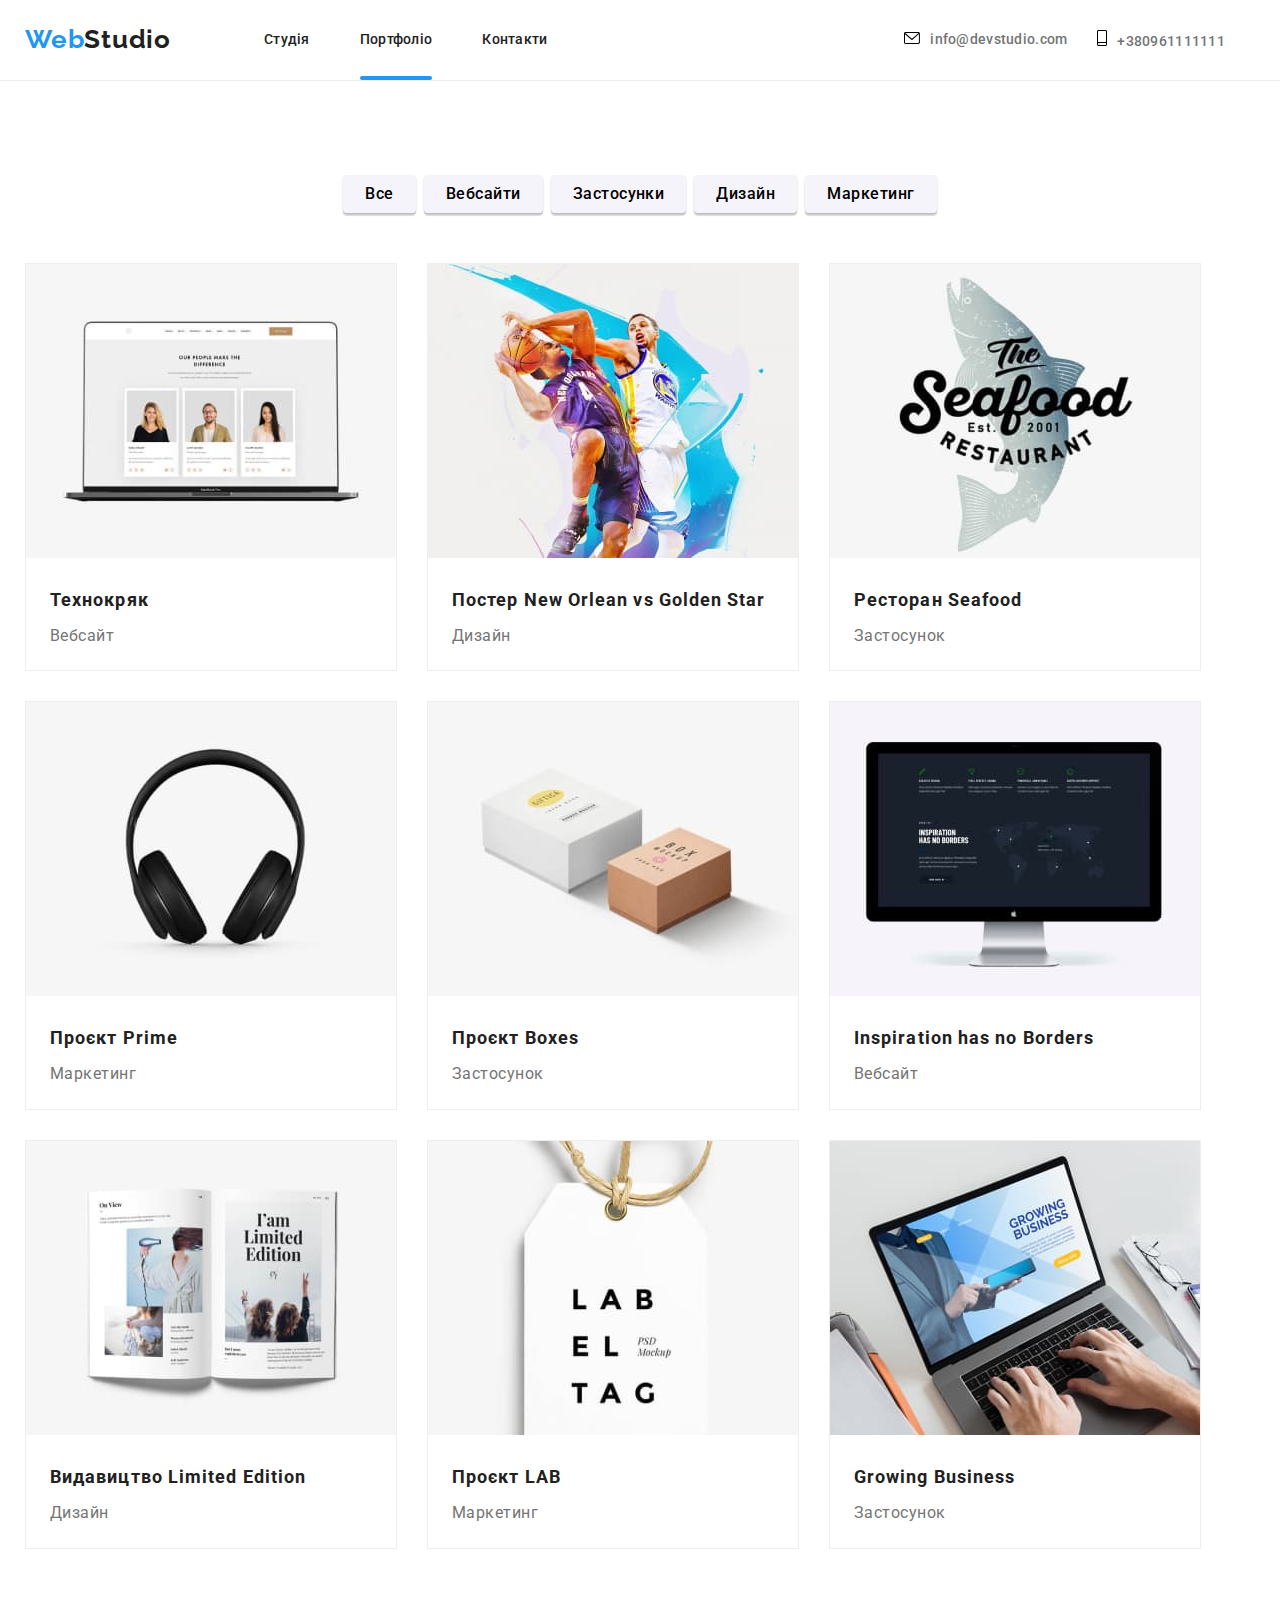
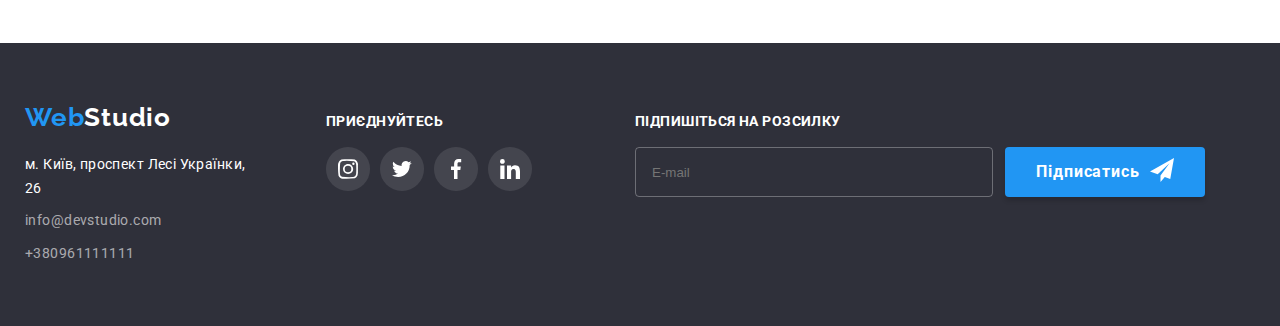
==== portfolio.html @ 3169304e "HW8" ====
<!DOCTYPE html>
<html lang="uk">
<head>
<meta charset="UTF-8">
<meta http-equiv="X-UA-Compatible" content="IE=edge">
<meta name="viewport" content="width=device-width, initial-scale=1.0">
<title>Ефективні поради для вашого бізнесу</title>

<link rel="preconnect" href="https://fonts.googleapis.com">
<link rel="preconnect" href="https://fonts.gstatic.com" crossorigin>
<link href="https://fonts.googleapis.com/css2?family=Raleway:wght@700&family=Roboto:wght@400;500;700;900&display=swap" rel="stylesheet">

<link rel="stylesheet" href="https://cdnjs.cloudflare.com/ajax/libs/modern-normalize/1.1.0/modern-normalize.min.css" integrity="sha512-wpPYUAdjBVSE4KJnH1VR1HeZfpl1ub8YT/NKx4PuQ5NmX2tKuGu6U/JRp5y+Y8XG2tV+wKQpNHVUX03MfMFn9Q==" crossorigin="anonymous" referrerpolicy="no-referrer" />
<link rel="stylesheet" href="./css/main.min.css">

</head>
<body>
    <div class="wrappers">
        <header class="header header__border">
            <div class="header__container">
        <nav class="main-nav">
            <a href="/" class="main-nav__title"><span class="main-nav__logo">Web</span>Studio</a>
            <ul class="menu__list">
                <li class="menu__item">
                    <a class="menu__link" href="./index.html">Студія</a>
                </li>
                <li class="menu__item">
                    <a class="menu__link current" href="./portfolio.html">Портфоліо</a>
                </li>
                <li class="menu__item">
                    <a class="menu__link" href="url">Контакти</a>
                </li>
            </ul>
        </nav>
        <div class="main-nav__contacts">
            <a href="mailto:info@devstudio.com" class="mail"> 
            <svg class="mail-icon">
                <use href="./images/icons.svg#envelope"></use>
            </svg>info@devstudio.com</a>
            <a href="tel:+380961111111" class="tel">
                <svg class="tel__icon">
                    <use href="./images/icons.svg#smartphone-1"></use>
                </svg>+380961111111</a>
        </div>
        </div>
        </div>
        </header>
        <main class="main">
            <section class="page__container">
                <ul class="page__buttons buttons__page">
                    <li class="buttons__list"> 
                        <button class="button__chapter" type="button">Все</button>
                       </li>
                    <li class="buttons__list">
                       <button class="button__chapter" type="button">Вебсайти</button>
                       </li>
                    <li class="buttons__list">
                       <button class="button__chapter" type="button">Застосунки</button>
                       </li>
                    <li class="buttons__list">
                       <button class="button__chapter" type="button">Дизайн</button>
                       </li>
                   <li class="buttons__list">
                       <button class="button__chapter" type="button">Маркетинг</button>
                       </li>
                </ul>
                <ul class="page__card">
                    <li class="page__image">
                        <a class="page__image-link" href="">
                    <div class="page__after">
                        <img src="images/screen.jpg" alt="екран ноута" width="370">
                        <p class="page__after-text">Ресурс пропонує комплексні пропозиції з різним рівнем функціоналу та сервісів. 
                            Все це дозволить відвідувачу отримати вичерпні відомості про компанію або 
                            приватну особу.</p>
                    </div>
                    <div class="card__about">
                        <h3 class="card__title">Технокряк</h3>
                        <p class="card__text">Вебсайт</p>
                    </div>
                </a>
                    </li>
                    <li class="page__image">
                        <a class="page__image-link" href="">
                        <div class="page__after">
                            <img src="images/poster.jpg" alt="баскетбольний постер" width="370">
                            <p class="page__after-text">Ресурс пропонує комплексні пропозиції з різним рівнем функціоналу та сервісів. 
                                Все це дозволить відвідувачу отримати вичерпні відомості про компанію або 
                                приватну особу.</p>
                        </div>
                    <div class="card__about">
                        <h3 class="card__title">Постер New Orlean vs Golden Star</h3>
                        <p class="card__text">Дизайн</p>
                    </div>
                    </a>
                    </li>
                    <li class="page__image">
                        <a class="page__image-link" href="">
                        <div class="page__after">
                            <img src="images/design.jpg" alt="логотип" width="370">
                            <p class="page__after-text">Ресурс пропонує комплексні пропозиції з різним рівнем функціоналу та сервісів. 
                                Все це дозволить відвідувачу отримати вичерпні відомості про компанію або 
                                приватну особу.</p>
                        </div>
                    <div class="card__about">    
                        <h3 class="card__title">Ресторан Seafood</h3>
                        <p class="card__text">Застосунок</p>
                    </div>
                    </a>
                    </li>
                    <li class="page__image">
                        <a class="page__image-link" href="">
                        <div class="page__after">
                            <img src="images/headphone.jpg" alt="навушники" width="370">
                            <p class="page__after-text">Ресурс пропонує комплексні пропозиції з різним рівнем функціоналу та сервісів. 
                                Все це дозволить відвідувачу отримати вичерпні відомості про компанію або 
                                приватну особу.</p>
                        </div>
                    <div class="card__about">
                        <h3 class="card__title">Проєкт Prime</h3>
                        <p class="card__text">Маркетинг</p>
                    </div>
                    </a>
                    </li>
                    <li class="page__image">
                        <a class="page__image-link" href="">
                        <div class="page__after">
                            <img src="images/box.jpg" alt="дві коробки" width="370">
                            <p class="page__after-text">Ресурс пропонує комплексні пропозиції з різним рівнем функціоналу та сервісів. 
                                Все це дозволить відвідувачу отримати вичерпні відомості про компанію або 
                                приватну особу.</p>
                        </div>
                    <div class="card__about">
                        <h3 class="card__title">Проєкт Boxes</h3>
                        <p class="card__text">Застосунок</p>
                    </div>
                    </a>
                    </li>
                    <li class="page__image">
                        <a class="page__image-link" href="">
                        <div class="page__after">
                            <img src="images/monitor.jpg" alt="моноблок" width="370">
                            <p class="page__after-text">Ресурс пропонує комплексні пропозиції з різним рівнем функціоналу та сервісів. 
                                Все це дозволить відвідувачу отримати вичерпні відомості про компанію або 
                                приватну особу.</p>
                        </div>
                    <div class="card__about">
                        <h3 class="card__title">Inspiration has no Borders</h3>
                        <p class="card__text">Вебсайт</p>
                    </div>
                    </a>
                    </li>
                    <li class="page__image">
                        <a class="page__image-link" href="">
                        <div class="page__after">
                            <img src="images/book.jpg" alt="розкрита книга" width="370">
                            <p class="page__after-text">Ресурс пропонує комплексні пропозиції з різним рівнем функціоналу та сервісів. 
                                Все це дозволить відвідувачу отримати вичерпні відомості про компанію або 
                                приватну особу.</p>
                        </div>
                    <div class="card__about">
                        <h3 class="card__title">Видавицтво Limited Edition</h3>
                        <p class="card__text">Дизайн</p>
                    </div>
                    </a>
                    </li>
                    <li class="page__image">
                        <a class="page__image-link" href="">
                        <div class="page__after">
                            <img src="images/tag.jpg" alt="бірка" width="370">
                            <p class="page__after-text">Ресурс пропонує комплексні пропозиції з різним рівнем функціоналу та сервісів. 
                                Все це дозволить відвідувачу отримати вичерпні відомості про компанію або 
                                приватну особу.</p>
                        </div>
                    <div class="card__about">    
                        <h3 class="card__title">Проєкт LAB</h3>
                        <p class="card__text">Маркетинг</p>
                    </div>
                    </a>
                    </li>
                    <li class="page__image">
                        <a class="page__image-link" href="">
                        <div class="page__after">
                            <img src="images/laptop.jpg" alt="робота за ноутбуком" width="370">
                            <p class="page__after-text">Ресурс пропонує комплексні пропозиції з різним рівнем функціоналу та сервісів. 
                                Все це дозволить відвідувачу отримати вичерпні відомості про компанію або 
                                приватну особу.</p>
                        </div>
                    <div class="card__about">
                        <h3 class="card__title">Growing Business</h3>
                        <p class="card__text">Застосунок</p>
                    </div>
                        </a>
                    </li>
             </ul>
            </section>
        </main>
        <footer class="footer">
            <div class="footer__container">
                <ul class="footer__list">
                    <div class="footer__cart">
                    <li class="footer__item">
                        <a href="/" class="main-nav__title-change"><span class="main-nav__logo">Web</span>Studio</a>
                    </li>
                    <address>
                        <p class="footer__adress">м. Київ, проспект Лесі Українки, 26</p>
                     <div class="footer__contacts">
                         <a href="mailto:info@devstudio.com" class="footer__contakts-maill">info@devstudio.com</a>
                     </div>
                         <a href="tel:+380961111111" class="footer__contakts-tell">+380961111111</a>
                     </address>
                     </div>
                    <li class="footer__item-card">
                        <h3 class="footer__title">ПРИЄДНУЙТЕСЬ</h3>
                        <div class="footer__links">
                            <a href="#" alt="instagram" class="footer__social"><svg class="footer__social-logo">
                                <use href="./images/icons.svg#instagram-2"></use></svg>
                            </a>
                            <a href="#" alt="twitter" class="footer__social"><svg class="footer__social-logo">
                                <use href="./images/icons.svg#twitter"></use></svg>
                            </a>
                            <a href="#" alt="facebook" class="footer__social"><svg class="footer__social-logo">
                                <use href="./images/icons.svg#facebook-1"></use></svg>
                            </a>
                            <a href="#" alt="linkedin" class="footer__social"><svg class="footer__social-logo">
                                <use href="./images/icons.svg#linkedin-1"></use></svg>
                            </a>
                        </div>
                    </li>
                    <li class="footer__item">
                        <h3 class="footer__title">ПІДПИШІТЬСЯ НА РОЗСИЛКУ</h3>
                        <div class="footer__block">
                            <form class="footer__form" name="signup_form" autocomplete="on" novalidate="">
                                <label class="footer__form-email">
                                  <input class="footer__form-block" type="email" name="email" placeholder="E-mail">
                                </label>
                                <button class="footer__button" type="submit">Підписатись <svg class="footer__button-send"><use href="./images/icons.svg#icon-icon-send"></use></svg></button>
                              </form>
                        </div>
                    </li>
                </ul>
            </div>
        </footer>
</body>
</html>
---- css/main.min.css ----
body{font-family:'Roboto', sans-serif;font-family:'Raleway' sans-serif;margin:0 auto;-webkit-box-sizing:border-box;box-sizing:border-box}[class*="__container"]{width:1230px;margin:0 auto;padding-left:15px;padding-right:15px}ul{-webkit-padding-start:0;padding-inline-start:0;-webkit-margin-start:0;margin-inline-start:0;-webkit-margin-before:0;margin-block-start:0;-webkit-margin-after:0;margin-block-end:0}a{text-decoration:none}li{list-style-type:none}h1,h2,h3{-webkit-margin-before:0;margin-block-start:0;-webkit-margin-after:0;margin-block-end:0}p{-webkit-margin-before:0;margin-block-start:0;-webkit-margin-after:0;margin-block-end:0}button{border:none}textarea{resize:none}.wrappers{min-height:100%;display:-webkit-box;display:-ms-flexbox;display:flex;-webkit-box-orient:vertical;-webkit-box-direction:normal;-ms-flex-direction:column;flex-direction:column}.main{-webkit-box-flex:1;-ms-flex:1 1 auto;flex:1 1 auto}.main{-webkit-box-flex:1;-ms-flex:1 1 auto;flex:1 1 auto}.header{display:-webkit-box;display:-ms-flexbox;display:flex;-webkit-box-align:center;-ms-flex-align:center;align-items:center}.header__border{border-bottom:1px solid #ECECEC}.header__container{display:-webkit-box;display:-ms-flexbox;display:flex;height:80px;-ms-flex-wrap:wrap;flex-wrap:wrap;-ms-flex-line-pack:center;align-content:center}.main-nav{display:-webkit-box;display:-ms-flexbox;display:flex}.current{color:#2196F3}.menu__link.current::after{display:block;position:absolute;background-color:#2196F3;height:4px;width:100%;margin-top:28px;border-radius:2px;content:"";-webkit-transition:250ms cubic-bezier(0.4, 0, 0.2, 1);transition:250ms cubic-bezier(0.4, 0, 0.2, 1)}.main-nav__title{font-family:Raleway;font-weight:700;font-size:26px;line-height:1.15;letter-spacing:.03em;margin-right:93px;color:#212121}.main-nav__logo{font-family:Raleway;font-weight:700;font-size:26px;line-height:1.15;letter-spacing:.03em;color:#2196F3}.menu__list{display:-webkit-box;display:-ms-flexbox;display:flex;-ms-flex-wrap:wrap;flex-wrap:wrap;-ms-flex-line-pack:center;align-content:center}.menu__list :last-child{margin-right:0}.menu__item{display:-webkit-box;display:-ms-flexbox;display:flex;margin-right:50px}.menu__link{font-family:Roboto;font-weight:500;font-size:14px;line-height:1.14;letter-spacing:.02em;position:relative;color:#212121}.menu__link:hover,.menu__link:focus{color:#2196F3;-webkit-transition:250ms cubic-bezier(0.4, 0, 0.2, 1);transition:250ms cubic-bezier(0.4, 0, 0.2, 1)}.main-nav__contacts{display:-webkit-box;display:-ms-flexbox;display:flex;-webkit-box-align:center;-ms-flex-align:center;align-items:center;margin-left:auto}.mail{font-family:Roboto;font-weight:500;font-size:14px;line-height:1.14;letter-spacing:.02em;margin-right:30px;color:#757575}.mail:hover,.mail:focus{color:#2196F3;fill:#2196F3;-webkit-transition:250ms cubic-bezier(0.4, 0, 0.2, 1);transition:250ms cubic-bezier(0.4, 0, 0.2, 1)}.mail-icon{width:16px;height:12px;margin-right:10px}.tel{font-family:Roboto;font-weight:500;font-size:14px;line-height:1.14;letter-spacing:.02em;margin-right:30px;color:#757575}.tel:hover,.tel:focus{color:#2196F3;fill:#2196F3;-webkit-transition:250ms cubic-bezier(0.4, 0, 0.2, 1);transition:250ms cubic-bezier(0.4, 0, 0.2, 1)}.tel__icon{width:10px;height:16px;margin-right:10px}.imposter{background-image:-webkit-gradient(linear, left top, right top, from(rgba(47,48,58,0.4)), to(rgba(47,48,58,0.4))),url(../images/backgraund-image.jpg);background-image:linear-gradient(to right, rgba(47,48,58,0.4), rgba(47,48,58,0.4)),url(../images/backgraund-image.jpg);background-size:cover;height:600px;background-repeat:no-repeat;background-position:center;text-align:center;margin:0 auto;padding-top:200px;padding-bottom:200px}.imposter__card{margin:0 auto}.imposter__title{font-family:Roboto;font-weight:900;font-size:44px;line-height:1.36;letter-spacing:.06em;color:#fff;text-align:center}.imposter__button{font-family:Roboto;font-weight:700;font-size:16px;line-height:1.8;letter-spacing:.06em;border-radius:4px;display:block;width:200px;height:50px;background:#2196F3;color:#fff;margin:30px auto 0;text-align:center;-webkit-transition:250ms cubic-bezier(0.4, 0, 0.2, 1);transition:250ms cubic-bezier(0.4, 0, 0.2, 1)}.imposter__button:hover{background:#188CE8;-webkit-box-shadow:0px 4px 4px 0px rgba(0,0,0,0.15);box-shadow:0px 4px 4px 0px rgba(0,0,0,0.15)}.imposter__button:focus{background:#188CE8;-webkit-box-shadow:0px 4px 4px 0px rgba(0,0,0,0.15);box-shadow:0px 4px 4px 0px rgba(0,0,0,0.15)}.page__buttons{padding-top:94px;display:-webkit-box;display:-ms-flexbox;display:flex;-webkit-box-pack:center;-ms-flex-pack:center;justify-content:center}.page__buttons :last-child{margin-right:0}.buttons__list{margin-right:8px}.button__chapter{font-family:Roboto;font-weight:500;font-size:16px;line-height:1.6;letter-spacing:.03em;-webkit-box-shadow:0px 3px 1px rgba(0,0,0,0.1),0px 1px 2px rgba(0,0,0,0.08),0px 2px 2px rgba(0,0,0,0.12);box-shadow:0px 3px 1px rgba(0,0,0,0.1),0px 1px 2px rgba(0,0,0,0.08),0px 2px 2px rgba(0,0,0,0.12);-webkit-transition:250ms cubic-bezier(0.4, 0, 0.2, 1);transition:250ms cubic-bezier(0.4, 0, 0.2, 1);border-radius:4px;background:#F5F4FA;padding:6px 22px}.button__chapter:hover,.button__chapter:focus{background:#2196F3;color:#fff;-webkit-box-shadow:0px 3px 1px rgba(0,0,0,0.1),0px 1px 2px rgba(0,0,0,0.08),0px 2px 2px rgba(0,0,0,0.12);box-shadow:0px 3px 1px rgba(0,0,0,0.1),0px 1px 2px rgba(0,0,0,0.08),0px 2px 2px rgba(0,0,0,0.12);-webkit-transition:250ms cubic-bezier(0.4, 0, 0.2, 1);transition:250ms cubic-bezier(0.4, 0, 0.2, 1);border-radius:4px}.details{display:-webkit-box;display:-ms-flexbox;display:flex;-ms-flex-wrap:wrap;flex-wrap:wrap;-webkit-box-orient:vertical;-webkit-box-direction:normal;-ms-flex-direction:column;flex-direction:column;width:1200px;margin:0 auto;padding-top:94px}.details__list{display:-webkit-box;display:-ms-flexbox;display:flex;-webkit-box-pack:center;-ms-flex-pack:center;justify-content:center}.details__item{width:270px;margin-right:30px}.details__block{display:-webkit-box;display:-ms-flexbox;display:flex;-ms-flex-wrap:wrap;flex-wrap:wrap;-webkit-box-orient:horizontal;-webkit-box-direction:normal;-ms-flex-direction:row;flex-direction:row;-ms-flex-line-pack:center;align-content:center;-webkit-box-pack:center;-ms-flex-pack:center;justify-content:center;background-color:#F5F4FA;height:120px;margin-bottom:30px;-webkit-transition:250ms cubic-bezier 0.4,0,0.2,1;transition:250ms cubic-bezier 0.4,0,0.2,1}.details__icon{background-size:contain;width:70px;height:70px}.details__title{font-family:Roboto;font-weight:700;font-size:14px;line-height:.8;letter-spacing:.03em;color:#212121}.details__text{font-family:Roboto;font-weight:400;font-size:14px;line-height:1.7;letter-spacing:.03em;color:#757575;margin-top:10px}.about{padding-top:94px;padding-bottom:94px}.about__title{font-family:Roboto;font-weight:700;font-size:36px;line-height:1.16;letter-spacing:.03em;margin:auto;text-align:center}.about__list{display:-webkit-box;display:-ms-flexbox;display:flex;margin-top:50px}.about__item{position:relative;margin-right:30px}.about__before{display:-webkit-box;display:-ms-flexbox;display:flex;-ms-flex-wrap:wrap;flex-wrap:wrap;-ms-flex-line-pack:center;align-content:center;-webkit-box-pack:center;-ms-flex-pack:center;justify-content:center;position:absolute;top:224px;right:0;height:70px;width:370px;background:rgba(47,48,58,0.8)}.about__before-title{font-family:'Roboto';font-style:normal;color:#fff;font-weight:700;font-size:14px;line-height:0.8;text-align:center}.team{display:-webkit-box;display:-ms-flexbox;display:flex;background-color:#F5F4FA;-ms-flex-line-pack:center;align-content:center;margin:0 auto;padding:94px 0}.team__title{font-family:Roboto;font-weight:700;font-size:36px;line-height:1.16;letter-spacing:.06em;margin:auto;text-align:center}.team__list{margin-top:50px}.team__item{background:#fff;float:left;margin-right:30px;text-align:center;-webkit-box-shadow:0px 1px 3px rgba(0,0,0,0.12),0px 1px 1px rgba(0,0,0,0.14),0px 2px 1px rgba(0,0,0,0.2);box-shadow:0px 1px 3px rgba(0,0,0,0.12),0px 1px 1px rgba(0,0,0,0.14),0px 2px 1px rgba(0,0,0,0.2);border-radius:0px 0px 4px 4px}.team__item :last-child{margin-right:0}.team__about{padding-top:30px}.team__about-title{font-family:Roboto;font-weight:500;font-size:16px;line-height:1.18;letter-spacing:.03em;color:#212121}.team__about-profecion{font-family:Roboto;font-weight:400;font-size:16px;line-height:1.18;letter-spacing:.03em;color:#757575;margin-top:10px}.social-links{display:-webkit-box;display:-ms-flexbox;display:flex;-webkit-box-pack:center;-ms-flex-pack:center;justify-content:center;-webkit-box-align:center;-ms-flex-align:center;align-items:center;width:206px;height:44px;margin:16px 32px 30px;-webkit-transition:250ms cubic-bezier(0.4, 0, 0.2, 1);transition:250ms cubic-bezier(0.4, 0, 0.2, 1)}.ellipse{text-align:center;width:44px;height:44px;border-radius:50px/50px;margin-right:10px;-webkit-transition:250ms cubic-bezier(0.4, 0, 0.2, 1);transition:250ms cubic-bezier(0.4, 0, 0.2, 1)}.ellipse:hover,.ellipse:focus{background-color:#2196F3;fill:#fff}.ellipse:hover .social-logo{fill:#fff}.ellipse:focus .social-logo{fill:#fff}.social-logo{fill:#AFB1B8;width:20px;height:20px;margin:12px auto;-webkit-transition:250ms cubic-bezier(0.4, 0, 0.2, 1);transition:250ms cubic-bezier(0.4, 0, 0.2, 1)}.client{margin:0 auto;padding:94px 0}.client__container{display:-webkit-box;display:-ms-flexbox;display:flex;-ms-flex-wrap:wrap;flex-wrap:wrap;-webkit-box-orient:vertical;-webkit-box-direction:normal;-ms-flex-direction:column;flex-direction:column;-ms-flex-line-pack:center;align-content:center}.client__title{font-family:Roboto;font-weight:700;font-size:36px;line-height:1.16;letter-spacing:.03em;margin:auto}.client__list{display:-webkit-box;display:-ms-flexbox;display:flex;-webkit-box-pack:center;-ms-flex-pack:center;justify-content:center;margin-top:50px}.client__item{margin-right:30px}.client__link{border:1px solid #AFB1B8;border-radius:4px;display:-webkit-box;display:-ms-flexbox;display:flex;-webkit-box-pack:center;-ms-flex-pack:center;justify-content:center;-ms-flex-line-pack:center;align-content:center;-ms-flex-wrap:wrap;flex-wrap:wrap;width:170px;height:92px;-webkit-transition:250ms cubic-bezier(0.4, 0, 0.2, 1);transition:250ms cubic-bezier(0.4, 0, 0.2, 1)}.client__link:hover{border-color:#2196F3}.client__link:focus{border-color:#2196F3}.client__link:hover .client__icon{fill:#2196F3}.client__link:focus .client__icon{fill:#2196F3}.client__icon{width:106px;height:60px;fill:#AFB1B8;-webkit-transition:250ms cubic-bezier(0.4, 0, 0.2, 1);transition:250ms cubic-bezier(0.4, 0, 0.2, 1)}.footer{background:#2F303A;margin:0 auto;padding:60px 0}.footer__container{display:-webkit-box;display:-ms-flexbox;display:flex}.footer__list{display:-webkit-box;display:-ms-flexbox;display:flex;-webkit-box-align:baseline;-ms-flex-align:baseline;align-items:baseline}.footer__item-card{padding-right:93px}.footer__cart{padding-right:70px}.main-nav__title-change{font-family:Raleway;font-weight:700;font-size:26px;line-height:1.15;letter-spacing:.03em;color:#fff}.footer__adress{font-family:Roboto;font-weight:400;font-size:14px;line-height:1.7;letter-spacing:.03em;width:231px;color:#fff;text-decoration:none;font-style:normal;margin-top:20px;margin-bottom:9px;-webkit-box-orient:vertical;-webkit-box-direction:normal;-ms-flex-direction:column;flex-direction:column}.footer__contacts{margin-bottom:9px}.footer__contakts-maill{font-family:Roboto;font-weight:400;font-size:14px;line-height:1.7;letter-spacing:.03em;width:231px;color:rgba(255,255,255,0.6);text-decoration:none;font-style:normal}.footer__contakts-tell{font-family:Roboto;font-weight:400;font-size:14px;line-height:1.7;letter-spacing:.03em;width:231px;color:rgba(255,255,255,0.6);text-decoration:none;font-style:normal}.footer__title{font-family:Roboto;font-weight:700;font-size:14px;line-height:.8;letter-spacing:.03em;color:#fff}.footer__links{display:-webkit-box;display:-ms-flexbox;display:flex;-webkit-box-pack:center;-ms-flex-pack:center;justify-content:center;-webkit-box-align:center;-ms-flex-align:center;align-items:center;margin-top:20px}.footer__social{text-align:center;background:-webkit-gradient(linear, left top, right top, from(rgba(255,255,255,0.1)), to(rgba(255,255,255,0.1)));background:linear-gradient(to right, rgba(255,255,255,0.1), rgba(255,255,255,0.1));width:44px;height:44px;border-radius:50px/50px;margin-right:10px;-webkit-transition:250ms cubic-bezier(0.4, 0, 0.2, 1);transition:250ms cubic-bezier(0.4, 0, 0.2, 1)}.footer__social:hover{background-color:#2196F3}.footer__social-logo{fill:#fff;width:20px;height:20px;margin:12px auto}.footer__block{display:-webkit-box;display:-ms-flexbox;display:flex;margin-top:20px}.footer__form{display:-webkit-box;display:-ms-flexbox;display:flex}.footer__form-block{padding-left:16px;margin-right:12px;width:358px;height:50px;border:1px solid rgba(255,255,255,0.3);-webkit-box-sizing:border-box;box-sizing:border-box;background:50%;border-radius:4px;color:#fff}.footer__button{display:-webkit-box;display:-ms-flexbox;display:flex;cursor:pointer;font-family:Roboto;font-weight:700;font-size:16px;line-height:1.8;letter-spacing:.06em;width:200px;height:50px;background:#2196F3;color:#fff;border-radius:4px;text-align:center;-webkit-box-shadow:0px 4px 4px rgba(0,0,0,0.15);box-shadow:0px 4px 4px rgba(0,0,0,0.15);-ms-flex-wrap:wrap;flex-wrap:wrap;-ms-flex-line-pack:center;align-content:center;-webkit-box-pack:center;-ms-flex-pack:center;justify-content:center}.footer__button-send{margin-left:10px;width:24px;height:24px;fill:#fff}.backdrop{position:fixed;width:100%;height:1024px;left:50%;top:50%;-webkit-transform:translate(-50%, -50%);transform:translate(-50%, -50%);background:rgba(0,0,0,0.2);z-index:1;-webkit-transition:250ms cubic-bezier(0.4, 0, 0.2, 1);transition:250ms cubic-bezier(0.4, 0, 0.2, 1)}.backdrop.is-hidden{opacity:0;pointer-events:none}.modal{position:relative;width:528px;height:581px;left:50%;top:50%;-webkit-transform:translate(-50%, -50%);transform:translate(-50%, -50%);background-color:#fff;-webkit-box-shadow:0px 1px 3px #000,0px 1px 1px #000,0px 2px 1px #000;box-shadow:0px 1px 3px #000,0px 1px 1px #000,0px 2px 1px #000;border-radius:4px}.elipse-cross{border:1px solid rgba(0,0,0,0.1);-webkit-box-sizing:border-box;box-sizing:border-box;border-radius:50px/50px;width:30px;height:30px;margin-top:8px;margin-left:490px;margin-right:8px;background:#fff}.elipse-cross:hover .cross{fill:#2196F3}.elipse-cross:focus .cross{fill:#2196F3}.cross{fill:#000;width:11px;height:11px;-webkit-transition:250ms cubic-bezier(0.4, 0, 0.2, 1);transition:250ms cubic-bezier(0.4, 0, 0.2, 1)}.form__modal{display:-webkit-box;display:-ms-flexbox;display:flex;-webkit-box-pack:center;-ms-flex-pack:center;justify-content:center;-webkit-box-orient:vertical;-webkit-box-direction:normal;-ms-flex-direction:column;flex-direction:column;-ms-flex-wrap:nowrap;flex-wrap:nowrap;-webkit-box-align:center;-ms-flex-align:center;align-items:center}.modal__title{font-family:Roboto;font-weight:700;font-size:20px;line-height:1.15;letter-spacing:.03em;margin-bottom:12px;text-align:center;color:#212121}.modal__name{display:-webkit-box;display:-ms-flexbox;display:flex;position:relative;-ms-flex-wrap:nowrap;flex-wrap:nowrap;-webkit-box-orient:vertical;-webkit-box-direction:normal;-ms-flex-direction:column;flex-direction:column;-webkit-box-align:start;-ms-flex-align:start;align-items:flex-start;margin-top:12px}.modal__name:hover .name-icon{fill:#2196F3}.name__modal{font-family:Roboto;font-weight:400;font-size:12px;line-height:1.16;letter-spacing:.01em;margin-bottom:4px;color:#757575}.modal-name{padding-left:42px;height:40px;width:448px;border:1px solid rgba(33,33,33,0.2);border-radius:4px;-webkit-transition:250ms cubic-bezier(0.4, 0, 0.2, 1);transition:250ms cubic-bezier(0.4, 0, 0.2, 1);transition:250ms cubic-bezier(0.4, 0, 0.2, 1)}.modal-name:hover{border-color:#2196F3}.modal-name:hover .name-icon{fill:#2196F3}.name-icon{position:absolute;width:12px;height:12px;fill:#212121;left:15px;top:32px;-webkit-transition:250ms cubic-bezier(0.4, 0, 0.2, 1);transition:250ms cubic-bezier(0.4, 0, 0.2, 1)}.name-icon:hover{fill:#2196F3;border-color:#2196F3}.modal__tel{display:-webkit-box;display:-ms-flexbox;display:flex;position:relative;-ms-flex-wrap:nowrap;flex-wrap:nowrap;-webkit-box-orient:vertical;-webkit-box-direction:normal;-ms-flex-direction:column;flex-direction:column;-webkit-box-align:start;-ms-flex-align:start;align-items:flex-start;margin-top:10px;-webkit-transition:250ms cubic-bezier(0.4, 0, 0.2, 1);transition:250ms cubic-bezier(0.4, 0, 0.2, 1)}.modal__tel:hover .tel-icon{fill:#2196F3}.tel-icon{position:absolute;width:13px;height:13px;fill:#212121;left:15px;top:32px;-webkit-transition:250ms cubic-bezier(0.4, 0, 0.2, 1);transition:250ms cubic-bezier(0.4, 0, 0.2, 1)}.modal__mail{display:-webkit-box;display:-ms-flexbox;display:flex;position:relative;-ms-flex-wrap:nowrap;flex-wrap:nowrap;-webkit-box-orient:vertical;-webkit-box-direction:normal;-ms-flex-direction:column;flex-direction:column;-webkit-box-align:start;-ms-flex-align:start;align-items:flex-start;margin-top:10px}.modal__mail:hover .email-icon{fill:#2196F3}.email-icon{position:absolute;width:15px;height:12px;fill:#212121;left:15px;top:32px;-webkit-transition:250ms cubic-bezier(0.4, 0, 0.2, 1);transition:250ms cubic-bezier(0.4, 0, 0.2, 1)}.email-icon:hover{fill:#2196F3}.modal__comment{display:-webkit-box;display:-ms-flexbox;display:flex;-ms-flex-wrap:nowrap;flex-wrap:nowrap;-webkit-box-orient:vertical;-webkit-box-direction:normal;-ms-flex-direction:column;flex-direction:column;-webkit-box-align:start;-ms-flex-align:start;align-items:flex-start;margin-top:10px}.modal-comment{font-family:Roboto;font-weight:400;font-size:12px;line-height:1.16;letter-spacing:.01em;color:rgba(117,117,117,0.5);padding-top:12px;padding-left:16px;width:448px;height:120px;border:1px solid rgba(33,33,33,0.2);border-radius:4px;-webkit-transition:250ms cubic-bezier(0.4, 0, 0.2, 1);transition:250ms cubic-bezier(0.4, 0, 0.2, 1)}.modal-comment:hover{border-color:#2196F3}.modal__check{display:-webkit-box;display:-ms-flexbox;display:flex;-webkit-box-align:center;-ms-flex-align:center;align-items:center;margin-top:20px}.checkbox{-webkit-appearance:none;-moz-appearance:none;appearance:none;width:16px;height:15px;margin-right:8.38px;border:2px solid #212121;border-radius:2px}.checkbox:checked{width:16px;height:15px;border-color:#2196F3;background-image:url("/images/icon-check.svg");background-color:#2196F3;background-size:contain;background-origin:border-box}.check{display:-webkit-box;display:-ms-flexbox;display:flex;font-family:Roboto;font-weight:400;font-size:14px;line-height:1.7;letter-spacing:.03em;color:#757575}.conditions{text-decoration:underline;color:#2196F3;margin-left:5px}.submit{border-radius:4px;-webkit-box-shadow:0px 4px 4px,rgb 0 0 0/15%;box-shadow:0px 4px 4px,rgb 0 0 0/15%;font-family:Roboto;font-weight:700;font-size:16px;line-height:1.8;letter-spacing:.06em;display:-webkit-box;display:-ms-flexbox;display:flex;-webkit-box-pack:center;-ms-flex-pack:center;justify-content:center;-webkit-box-align:center;-ms-flex-align:center;align-items:center;width:200px;height:50px;background:#2196F3;margin-top:30px;color:#fff;-webkit-transition:250ms cubic-bezier(0.4, 0, 0.2, 1);transition:250ms cubic-bezier(0.4, 0, 0.2, 1)}.submit:hover{background:#188CE8;-webkit-box-shadow:0px 4px 4px 0px rgba(0,0,0,0.15);box-shadow:0px 4px 4px 0px rgba(0,0,0,0.15)}.submit:focus{background:#188CE8;-webkit-box-shadow:0px 4px 4px 0px rgba(0,0,0,0.15);box-shadow:0px 4px 4px 0px rgba(0,0,0,0.15)}.page{margin:0 auto;padding:94px 0}.page__card{display:-webkit-box;display:-ms-flexbox;display:flex;-ms-flex-wrap:wrap;flex-wrap:wrap;margin-bottom:-30px;margin-right:-30px;margin-top:50px;padding-bottom:94px}.page__image{width:370px;background:#fff;margin-bottom:30px;margin-right:30px;border:1px solid #eee}.page__image:hover .page__after-text{-webkit-transform:translateY(0);transform:translateY(0)}.page__image:hover{-webkit-transition:250ms cubic-bezier(0.4, 0, 0.2, 1);transition:250ms cubic-bezier(0.4, 0, 0.2, 1);-webkit-box-shadow:0px 1px 1px rgba(0,0,0,0.12),0px 4px 4px rgba(0,0,0,0.06),1px 4px 6px rgba(0,0,0,0.16);box-shadow:0px 1px 1px rgba(0,0,0,0.12),0px 4px 4px rgba(0,0,0,0.06),1px 4px 6px rgba(0,0,0,0.16)}.page__after{position:relative;overflow:hidden}.page__after-text{font-family:Roboto;font-weight:400;font-size:18px;line-height:1.5;letter-spacing:.03em;color:#fff;padding:63px 24px;-webkit-transition:250ms cubic-bezier(0.4, 0, 0.2, 1);transition:250ms cubic-bezier(0.4, 0, 0.2, 1);position:absolute;top:0;left:0;background:rgba(33,150,243,0.9);width:100%;height:100%;-webkit-transform:translateY(100%);transform:translateY(100%)}.card__about{padding:20px 24px}.card__title{font-family:Roboto;font-weight:700;font-size:18px;line-height:2;letter-spacing:.06em;color:#212121}.card__text{font-family:Roboto;font-weight:400;font-size:16px;line-height:1.8;letter-spacing:.03em;margin-top:4px;color:#757575;text-decoration:none}
/*# sourceMappingURL=main.min.css.map */
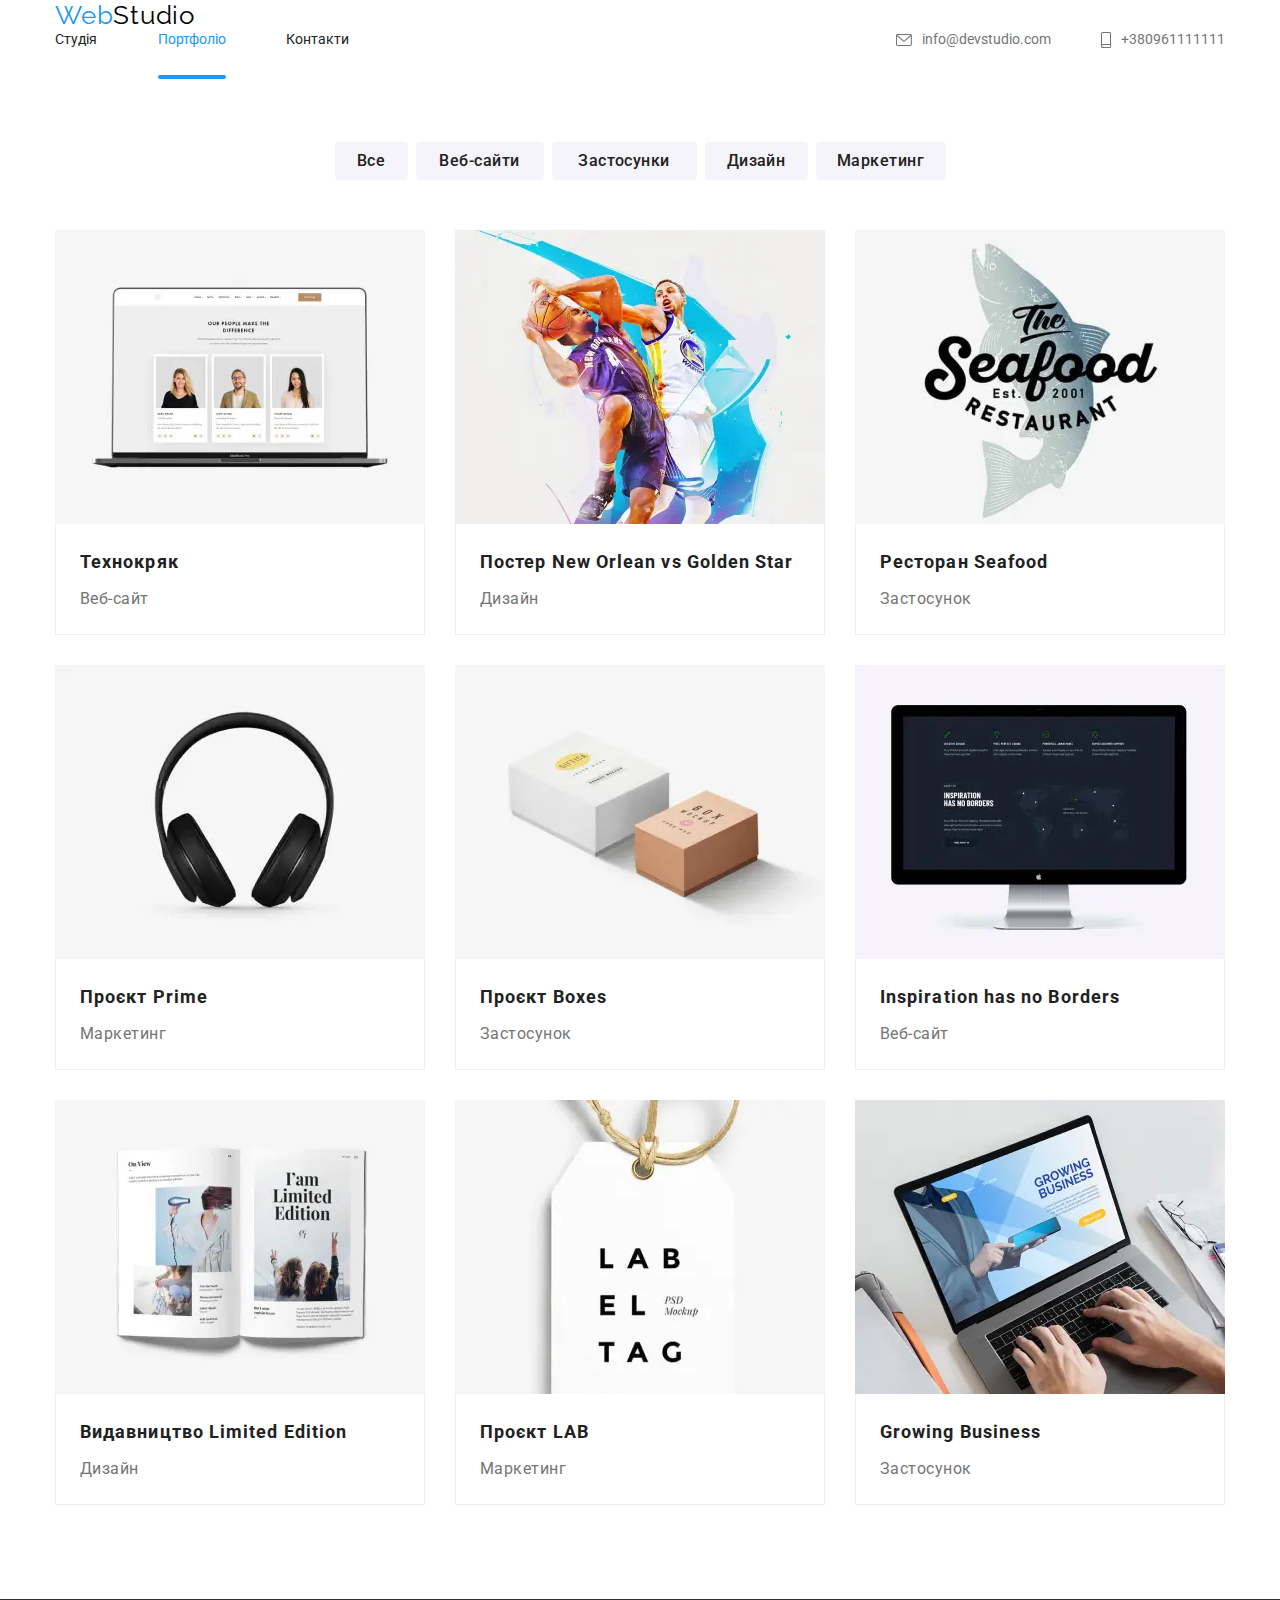
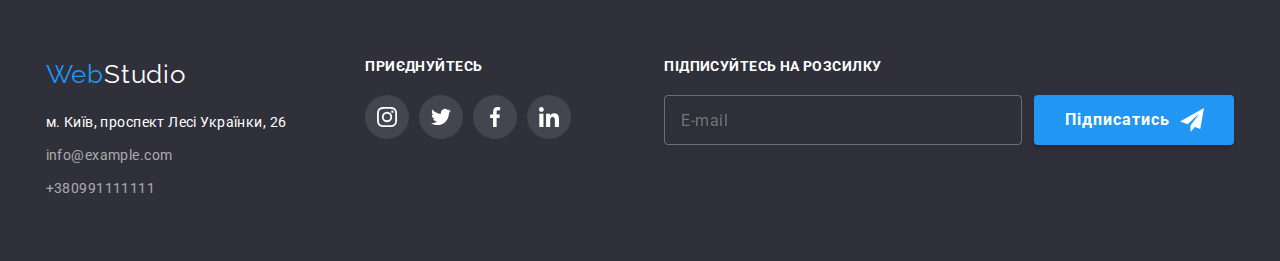
==== commit 9d37ebab: "hw8" ====
--- a/portfolio.html
+++ b/portfolio.html
@@ -1,244 +1,863 @@
 <!DOCTYPE html>
-<html lang="uk">
-<head>
-<meta charset="UTF-8">
-<meta http-equiv="X-UA-Compatible" content="IE=edge">
-<meta name="viewport" content="width=device-width, initial-scale=1.0">
-<title>Ефективні поради для вашого бізнесу</title>
-
-<link rel="preconnect" href="https://fonts.googleapis.com">
-<link rel="preconnect" href="https://fonts.gstatic.com" crossorigin>
-<link href="https://fonts.googleapis.com/css2?family=Raleway:wght@700&family=Roboto:wght@400;500;700;900&display=swap" rel="stylesheet">
-
-<link rel="stylesheet" href="https://cdnjs.cloudflare.com/ajax/libs/modern-normalize/1.1.0/modern-normalize.min.css" integrity="sha512-wpPYUAdjBVSE4KJnH1VR1HeZfpl1ub8YT/NKx4PuQ5NmX2tKuGu6U/JRp5y+Y8XG2tV+wKQpNHVUX03MfMFn9Q==" crossorigin="anonymous" referrerpolicy="no-referrer" />
-<link rel="stylesheet" href="./css/main.min.css">
-
-</head>
-<body>
-    <div class="wrappers">
-        <header class="header header__border">
-            <div class="header__container">
-        <nav class="main-nav">
-            <a href="/" class="main-nav__title"><span class="main-nav__logo">Web</span>Studio</a>
-            <ul class="menu__list">
-                <li class="menu__item">
-                    <a class="menu__link" href="./index.html">Студія</a>
-                </li>
-                <li class="menu__item">
-                    <a class="menu__link current" href="./portfolio.html">Портфоліо</a>
-                </li>
-                <li class="menu__item">
-                    <a class="menu__link" href="url">Контакти</a>
-                </li>
+<html lang="ru">
+  <head>
+    <link
+      rel="stylesheet"
+      href="https://cdnjs.cloudflare.com/ajax/libs/modern-normalize/1.0.0/modern-normalize.min.css"
+    />
+    <meta charset="UTF-8" />
+    <meta http-equiv="X-UA-Compatible" content="IE=edge" />
+    <meta name="viewport" content="width=device-width, initial-scale=1.0" />
+    <title>Портфоліо</title>
+    <link rel="stylesheet" href="./css/portfolio.min.css" />
+    <link rel="preconnect" href="https://fonts.googleapis.com" />
+    <link rel="preconnect" href="https://fonts.gstatic.com" crossorigin />
+    <link rel="preconnect" href="https://fonts.googleapis.com" />
+    <link rel="preconnect" href="https://fonts.gstatic.com" crossorigin />
+    <link rel="preconnect" href="https://fonts.googleapis.com" />
+    <link rel="preconnect" href="https://fonts.gstatic.com" crossorigin />
+    <link
+      href="https://fonts.googleapis.com/css2?family=Raleway:wght@700&family=Roboto:wght@400;500;700;900&display=swap"
+      rel="stylesheet"
+    />
+  </head>
+  <body>
+    <header class="page-header">
+      <div class="page-header__container container">
+        <nav class="page-header__nav">
+          <a href="./index.html" class="logo page-header__logo" lang="en">
+            Web<span class="logo__part-end logo__part-end--black">Studio</span>
+          </a>
+          <button
+            type="button"
+            class="menu-btn"
+            aria-expanded="false"
+            aria-controls="mobile_menu_thumb"
+            data-menu-button
+          >
+            <svg width="40px" height="40px" aria-label="mobile menu switch">
+              <use class="icon-cross" href="./images/icons.svg#icon-close_menu"></use>
+              <use class="icon-menu" href="./images/icons.svg#icon-menu"></use>
+            </svg>
+          </button>
+
+          <div class="mobile-menu-thumb" id="mobile_menu_thumb" data-menu>
+            <ul class="site-nav-list">
+              <li class="site-nav-list__item">
+                <a class="site-nav-list__link" href="index.html">Студія</a>
+              </li>
+              <li class="site-nav-list__item">
+                <a class="site-nav-list__link site-nav-list__link--current" href="./portfolio.html"
+                  >Портфоліо</a
+                >
+              </li>
+              <li class="site-nav-list__item">
+                <a class="site-nav-list__link" href="">Контакти</a>
+              </li>
             </ul>
+            <ul class="connection-list">
+              <li class="connection-list__item">
+                <a class="connection-list__link" lang="en" href="mailto:info@devstudio.com"
+                  ><svg class="connection-list__icon icon-envelope" width="14" height="10">
+                    <use href="./images/icons.svg#icon-envelope"></use></svg
+                  >info@devstudio.com</a
+                >
+              </li>
+              <li class="connection-list__item">
+                <a class="connection-list__link tel-link" href="tel:+380961111111"
+                  ><svg class="connection-list__icon icon-smartphone" width="10" height="14">
+                    <use href="./images/icons.svg#icon-smartphone"></use></svg
+                  >+380961111111</a
+                >
+              </li>
+            </ul>
+            <ul class="socwebs-list">
+              <li class="socwebs-list__item">
+                <a href="" class="socwebs-list__link">Instagram</a>
+              </li>
+              <li class="socwebs-list__item">
+                <a href="" class="socwebs-list__link">Twitter</a>
+              </li>
+              <li class="socwebs-list__item">
+                <a href="" class="socwebs-list__link">Facebook</a>
+              </li>
+              <li class="socwebs-list__item">
+                <a href="" class="socwebs-list__link">LinkedIn</a>
+              </li>
+            </ul>
+          </div>
         </nav>
-        <div class="main-nav__contacts">
-            <a href="mailto:info@devstudio.com" class="mail"> 
-            <svg class="mail-icon">
-                <use href="./images/icons.svg#envelope"></use>
-            </svg>info@devstudio.com</a>
-            <a href="tel:+380961111111" class="tel">
-                <svg class="tel__icon">
-                    <use href="./images/icons.svg#smartphone-1"></use>
-                </svg>+380961111111</a>
+      </div>
+    </header>
+
+    <main>
+      <section class="projects section">
+        <div class="portfolio-container container">
+          <ul class="filter-list">
+            <li class="filter-list__item">
+              <button class="btn-all filter-list__button" type="button" style="min-width: 73px">
+                Все
+              </button>
+            </li>
+            <li class="filter-list__item">
+              <button
+                class="btn-websites filter-list__button"
+                type="button"
+                style="min-width: 128px"
+              >
+                Веб-сайти
+              </button>
+            </li>
+            <li class="filter-list__item">
+              <button class="btn-apps filter-list__button" type="button" style="min-width: 145px">
+                Застосунки
+              </button>
+            </li>
+            <li class="filter-list__item">
+              <button class="btn-design filter-list__button" type="button" style="min-width: 103px">
+                Дизайн
+              </button>
+            </li>
+            <li class="filter-list__item">
+              <button
+                class="btn-marketing filter-list__button"
+                type="button"
+                style="min-width: 130px"
+              >
+                Маркетинг
+              </button>
+            </li>
+          </ul>
+
+          <ul class="projects-list">
+            <li class="projects-list__item">
+              <a href="" class="project-card">
+                <div class="project-thumb">
+                  <picture>
+                    <source
+                      media="screen and (min-width: 1200px)"
+                      srcset="
+                        ./images/projects-desktop/project-first-desktop.webp   1x,
+                        ./images/projects-desktop/project-first-desktop2x.webp 2x
+                      "
+                      type="image/webp"
+                    />
+                    <source
+                      media="screen and (min-width: 1200px)"
+                      srcset="
+                        ./images/projects-desktop/project-first-desktop.jpg   1x,
+                        ./images/projects-desktop/project-first-desktop2x.jpg 2x
+                      "
+                      type="image/jpg"
+                    />
+
+                    <source
+                      media="screen and (min-width: 768px)"
+                      srcset="
+                        ./images/projects-tablet/project-first-tablet.webp   1x,
+                        ./images/projects-tablet/project-first-tablet2x.webp 2x
+                      "
+                      type="image/webp"
+                    />
+                    <source
+                      media="screen and (min-width: 768px)"
+                      srcset="
+                        ./images/projects-tablet/project-first-tablet.jpg   1x,
+                        ./images/projects-tablet/project-first-tablet2x.jpg 2x
+                      "
+                      type="image/jpg"
+                    />
+
+                    <source
+                      media="screen and (max-width: 767px)"
+                      srcset="
+                        ./images/projects-mobile/project-first-mobile.webp   1x,
+                        ./images/projects-mobile/project-first-mobile2x.webp 2x
+                      "
+                      type="image/webp"
+                    />
+                    <source
+                      media="screen and (max-width: 767px)"
+                      srcset="
+                        ./images/projects-mobile/project-first-mobile.jpg   1x,
+                        ./images/projects-mobile/project-first-mobile2x.jpg 2x
+                      "
+                      type="image/jpg"
+                    />
+                    <img src="./images/projects-tablet/project-first-tablet.jpg" alt="Технокряк" />
+                  </picture>
+                  <div class="project-thumb__overlay">
+                    <p class="overlay__text">
+                      Ресурс пропонує комплексні пропозиції з різним рівнем функціоналу та сервісів. Все це дозволить відвідувачу отримати вичерпні відомості про компанію або приватну особу.
+                    </p>
+                  </div>
+                </div>
+                <div class="project-card__description">
+                  <h2 class="project-card__title">Технокряк</h2>
+                  <p class="project-card__filter">Веб-сайт</p>
+                </div>
+              </a>
+            </li>
+
+            <li class="projects-list__item second">
+              <a href="" class="project-card">
+                <div class="project-thumb">
+                  <picture>
+                    <source
+                      media="screen and (min-width: 1200px)"
+                      srcset="
+                        ./images/projects-desktop/project-second-desktop.webp   1x,
+                        ./images/projects-desktop/project-second-desktop2x.webp 2x
+                      "
+                      type="image/webp"
+                    />
+                    <source
+                      media="screen and (min-width: 1200px)"
+                      srcset="
+                        ./images/projects-desktop/project-second-desktop.jpg   1x,
+                        ./images/projects-desktop/project-second-desktop2x.jpg 2x
+                      "
+                      type="image/jpg"
+                    />
+
+                    <source
+                      media="screen and (min-width: 768px)"
+                      srcset="
+                        ./images/projects-tablet/project-second-tablet.webp   1x,
+                        ./images/projects-tablet/project-second-tablet2x.webp 2x
+                      "
+                      type="image/webp"
+                    />
+                    <source
+                      media="screen and (min-width: 768px)"
+                      srcset="
+                        ./images/projects-tablet/project-second-tablet.jpg   1x,
+                        ./images/projects-tablet/project-second-tablet2x.jpg 2x
+                      "
+                      type="image/jpg"
+                    />
+
+                    <source
+                      media="screen and (max-width: 767px)"
+                      srcset="
+                        ./images/projects-mobile/project-second-mobile.webp   1x,
+                        ./images/projects-mobile/project-second-mobile2x.webp 2x
+                      "
+                      type="image/webp"
+                    />
+                    <source
+                      media="screen and (max-width: 767px)"
+                      srcset="
+                        ./images/projects-mobile/project-second-mobile.jpg   1x,
+                        ./images/projects-mobile/project-second-mobile2x.jpg 2x
+                      "
+                      type="image/jpg"
+                    />
+                    <img src="./images/projects-tablet/project-second-tablet.jpg" alt="Постер" />
+                  </picture>
+                  <div class="project-thumb__overlay">
+                    <p class="overlay__text">
+                      Ресурс пропонує комплексні пропозиції з різним рівнем функціоналу та сервісів. Все це дозволить відвідувачу отримати вичерпні відомості про компанію або приватну особу.
+                    </p>
+                  </div>
+                </div>
+                <div class="project-card__description">
+                  <h2 class="project-card__title">
+                    Постер <span lang="en">New Orlean vs Golden Star</span>
+                  </h2>
+                  <p class="project-card__filter">Дизайн</p>
+                </div>
+              </a>
+            </li>
+
+            <li class="projects-list__item third">
+              <a href="" class="project-card">
+                <div class="project-thumb">
+                  <picture>
+                    <source
+                      media="screen and (min-width: 1200px)"
+                      srcset="
+                        ./images/projects-desktop/project-third-desktop.webp   1x,
+                        ./images/projects-desktop/project-third-desktop2x.webp 2x
+                      "
+                      type="image/webp"
+                    />
+                    <source
+                      media="screen and (min-width: 1200px)"
+                      srcset="
+                        ./images/projects-desktop/project-third-desktop.jpg   1x,
+                        ./images/projects-desktop/project-third-desktop2x.jpg 2x
+                      "
+                      type="image/jpg"
+                    />
+
+                    <source
+                      media="screen and (min-width: 768px)"
+                      srcset="
+                        ./images/projects-tablet/project-third-tablet.webp   1x,
+                        ./images/projects-tablet/project-third-tablet2x.webp 2x
+                      "
+                      type="image/webp"
+                    />
+                    <source
+                      media="screen and (min-width: 768px)"
+                      srcset="
+                        ./images/projects-tablet/project-third-tablet.jpg   1x,
+                        ./images/projects-tablet/project-third-tablet2x.jpg 2x
+                      "
+                      type="image/jpg"
+                    />
+
+                    <source
+                      media="screen and (max-width: 767px)"
+                      srcset="
+                        ./images/projects-mobile/project-third-mobile.webp   1x,
+                        ./images/projects-mobile/project-third-mobile2x.webp 2x
+                      "
+                      type="image/webp"
+                    />
+                    <source
+                      media="screen and (max-width: 767px)"
+                      srcset="
+                        ./images/projects-mobile/project-third-mobile.jpg   1x,
+                        ./images/projects-mobile/project-third-mobile2x.jpg 2x
+                      "
+                      type="image/jpg"
+                    />
+                    <img
+                      src="./images/projects-tablet/project-third-tablet.jpg"
+                      alt="Ресторан Сифуд"
+                    />
+                  </picture>
+                  <div class="project-thumb__overlay">
+                    <p class="overlay__text">Ресурс пропонує комплексні пропозиції з різним рівнем функціоналу та сервісів. Все це дозволить відвідувачу отримати вичерпні відомості про компанію або приватну особу.</p>
+                  </div>
+                </div>
+                <div class="project-card__description">
+                  <h2 class="project-card__title">Ресторан <span lang="en">Seafood</span></h2>
+                  <p class="project-card__filter">Застосунок</p>
+                </div>
+              </a>
+            </li>
+
+            <li class="projects-list__item fourth">
+              <a href="" class="project-card">
+                <div class="project-thumb">
+                  <picture>
+                    <source
+                      media="screen and (min-width: 1200px)"
+                      srcset="
+                        ./images/projects-desktop/project-fourth-desktop.webp   1x,
+                        ./images/projects-desktop/project-fourth-desktop2x.webp 2x
+                      "
+                      type="image/webp"
+                    />
+                    <source
+                      media="screen and (min-width: 1200px)"
+                      srcset="
+                        ./images/projects-desktop/project-fourth-desktop.jpg   1x,
+                        ./images/projects-desktop/project-fourth-desktop2x.jpg 2x
+                      "
+                      type="image/jpg"
+                    />
+
+                    <source
+                      media="screen and (min-width: 768px)"
+                      srcset="
+                        ./images/projects-tablet/project-fourth-tablet.webp   1x,
+                        ./images/projects-tablet/project-fourth-tablet2x.webp 2x
+                      "
+                      type="image/webp"
+                    />
+                    <source
+                      media="screen and (min-width: 768px)"
+                      srcset="
+                        ./images/projects-tablet/project-fourth-tablet.jpg   1x,
+                        ./images/projects-tablet/project-fourth-tablet2x.jpg 2x
+                      "
+                      type="image/jpg"
+                    />
+
+                    <source
+                      media="screen and (max-width: 767px)"
+                      srcset="
+                        ./images/projects-mobile/project-fourth-mobile.webp   1x,
+                        ./images/projects-mobile/project-fourth-mobile2x.webp 2x
+                      "
+                      type="image/webp"
+                    />
+                    <source
+                      media="screen and (max-width: 767px)"
+                      srcset="
+                        ./images/projects-mobile/project-fourth-mobile.jpg   1x,
+                        ./images/projects-mobile/project-fourth-mobile2x.jpg 2x
+                      "
+                      type="image/jpg"
+                    />
+                    <img
+                      src="./images/projects-tablet/project-fourth-tablet.jpg"
+                      alt="Проект Прайм"
+                    />
+                  </picture>
+                  <div class="project-thumb__overlay">
+                    <p class="overlay__text">Ресурс пропонує комплексні пропозиції з різним рівнем функціоналу та сервісів. Все це дозволить відвідувачу отримати вичерпні відомості про компанію або приватну особу.</p>
+                  </div>
+                </div>
+                <div class="project-card__description">
+                  <h2 class="project-card__title">Проєкт <span lang="en">Prime</span></h2>
+                  <p class="project-card__filter">Маркетинг</p>
+                </div>
+              </a>
+            </li>
+
+            <li class="projects-list__item fifth">
+              <a href="" class="project-card">
+                <div class="project-thumb">
+                  <picture>
+                    <source
+                      media="screen and (min-width: 1200px)"
+                      srcset="
+                        ./images/projects-desktop/project-fifth-desktop.webp   1x,
+                        ./images/projects-desktop/project-fifth-desktop2x.webp 2x
+                      "
+                      type="image/webp"
+                    />
+                    <source
+                      media="screen and (min-width: 1200px)"
+                      srcset="
+                        ./images/projects-desktop/project-fifth-desktop.jpg   1x,
+                        ./images/projects-desktop/project-fifth-desktop2x.jpg 2x
+                      "
+                      type="image/jpg"
+                    />
+
+                    <source
+                      media="screen and (min-width: 768px)"
+                      srcset="
+                        ./images/projects-tablet/project-fifth-tablet.webp   1x,
+                        ./images/projects-tablet/project-fifth-tablet2x.webp 2x
+                      "
+                      type="image/webp"
+                    />
+                    <source
+                      media="screen and (min-width: 768px)"
+                      srcset="
+                        ./images/projects-tablet/project-fifth-tablet.jpg   1x,
+                        ./images/projects-tablet/project-fifth-tablet2x.jpg 2x
+                      "
+                      type="image/jpg"
+                    />
+
+                    <source
+                      media="screen and (max-width: 767px)"
+                      srcset="
+                        ./images/projects-mobile/project-fifth-mobile.webp   1x,
+                        ./images/projects-mobile/project-fifth-mobile2x.webp 2x
+                      "
+                      type="image/webp"
+                    />
+                    <source
+                      media="screen and (max-width: 767px)"
+                      srcset="
+                        ./images/projects-mobile/project-fifth-mobile.jpg   1x,
+                        ./images/projects-mobile/project-fifth-mobile2x.jpg 2x
+                      "
+                      type="image/jpg"
+                    />
+                    <img
+                      src="./images/projects-tablet/project-fifth-tablet.jpg"
+                      alt="Проект Коробки"
+                    />
+                  </picture>
+                  <div class="project-thumb__overlay">
+                    <p class="overlay__text">Ресурс пропонує комплексні пропозиції з різним рівнем функціоналу та сервісів. Все це дозволить відвідувачу отримати вичерпні відомості про компанію або приватну особу.</p>
+                  </div>
+                </div>
+                <div class="project-card__description">
+                  <h2 class="project-card__title">Проєкт <span lang="en">Boxes</span></h2>
+                  <p class="project-card__filter">Застосунок</p>
+                </div>
+              </a>
+            </li>
+
+            <li class="projects-list__item sixth">
+              <a href="" class="project-card">
+                <div class="project-thumb">
+                  <picture>
+                    <source
+                      media="screen and (min-width: 1200px)"
+                      srcset="
+                        ./images/projects-desktop/project-sixth-desktop.webp   1x,
+                        ./images/projects-desktop/project-sixth-desktop2x.webp 2x
+                      "
+                      type="image/webp"
+                    />
+                    <source
+                      media="screen and (min-width: 1200px)"
+                      srcset="
+                        ./images/projects-desktop/project-sixth-desktop.jpg   1x,
+                        ./images/projects-desktop/project-sixth-desktop2x.jpg 2x
+                      "
+                      type="image/jpg"
+                    />
+
+                    <source
+                      media="screen and (min-width: 768px)"
+                      srcset="
+                        ./images/projects-tablet/project-sixth-tablet.webp   1x,
+                        ./images/projects-tablet/project-sixth-tablet2x.webp 2x
+                      "
+                      type="image/webp"
+                    />
+                    <source
+                      media="screen and (min-width: 768px)"
+                      srcset="
+                        ./images/projects-tablet/project-sixth-tablet.jpg   1x,
+                        ./images/projects-tablet/project-sixth-tablet2x.jpg 2x
+                      "
+                      type="image/jpg"
+                    />
+
+                    <source
+                      media="screen and (max-width: 767px)"
+                      srcset="
+                        ./images/projects-mobile/project-sixth-mobile.webp   1x,
+                        ./images/projects-mobile/project-sixth-mobile2x.webp 2x
+                      "
+                      type="image/webp"
+                    />
+                    <source
+                      media="screen and (max-width: 767px)"
+                      srcset="
+                        ./images/projects-mobile/project-sixth-mobile.jpg   1x,
+                        ./images/projects-mobile/project-sixth-mobile2x.jpg 2x
+                      "
+                      type="image/jpg"
+                    />
+                    <img
+                      src="./images/projects-tablet/project-sixth-tablet.jpg"
+                      alt="Сайт Вдохновенье без границ"
+                    />
+                  </picture>
+                  <div class="project-thumb__overlay">
+                    <p class="overlay__text">Ресурс пропонує комплексні пропозиції з різним рівнем функціоналу та сервісів. Все це дозволить відвідувачу отримати вичерпні відомості про компанію або приватну особу.</p>
+                  </div>
+                </div>
+                <div class="project-card__description">
+                  <h2 class="project-card__title" lang="en">Inspiration has no Borders</h2>
+                  <p class="project-card__filter">Веб-сайт</p>
+                </div>
+              </a>
+            </li>
+            <li class="projects-list__item seventh">
+              <a href="" class="project-card">
+                <div class="project-thumb">
+                  <picture>
+                    <source
+                      media="screen and (min-width: 1200px)"
+                      srcset="
+                        ./images/projects-desktop/project-seventh-desktop.webp   1x,
+                        ./images/projects-desktop/project-seventh-desktop2x.webp 2x
+                      "
+                      type="image/webp"
+                    />
+                    <source
+                      media="screen and (min-width: 1200px)"
+                      srcset="
+                        ./images/projects-desktop/project-seventh-desktop.jpg   1x,
+                        ./images/projects-desktop/project-seventh-desktop2x.jpg 2x
+                      "
+                      type="image/jpg"
+                    />
+
+                    <source
+                      media="screen and (min-width: 768px)"
+                      srcset="
+                        ./images/projects-tablet/project-seventh-tablet.webp   1x,
+                        ./images/projects-tablet/project-seventh-tablet2x.webp 2x
+                      "
+                      type="image/webp"
+                    />
+                    <source
+                      media="screen and (min-width: 768px)"
+                      srcset="
+                        ./images/projects-tablet/project-seventh-tablet.jpg   1x,
+                        ./images/projects-tablet/project-seventh-tablet2x.jpg 2x
+                      "
+                      type="image/jpg"
+                    />
+
+                    <source
+                      media="screen and (max-width: 767px)"
+                      srcset="
+                        ./images/projects-mobile/project-seventh-mobile.webp   1x,
+                        ./images/projects-mobile/project-seventh-mobile2x.webp 2x
+                      "
+                      type="image/webp"
+                    />
+                    <source
+                      media="screen and (max-width: 767px)"
+                      srcset="
+                        ./images/projects-mobile/project-seventh-mobile.jpg   1x,
+                        ./images/projects-mobile/project-seventh-mobile2x.jpg 2x
+                      "
+                      type="image/jpg"
+                    />
+                    <img
+                      src="./images/projects-tablet/project-seventh-tablet.jpg"
+                      alt="Дизайн Издания Лимитед Эдишн"
+                    />
+                  </picture>
+                  <div class="project-thumb__overlay">
+                    <p class="overlay__text">Ресурс пропонує комплексні пропозиції з різним рівнем функціоналу та сервісів. Все це дозволить відвідувачу отримати вичерпні відомості про компанію або приватну особу.</p>
+                  </div>
+                </div>
+
+                <div class="project-card__description">
+                  <h2 class="project-card__title">
+                    Видавництво <span lang="en">Limited Edition</span>
+                  </h2>
+                  <p class="project-card__filter">Дизайн</p>
+                </div>
+              </a>
+            </li>
+            <li class="projects-list__item eigth">
+              <a href="" class="project-card">
+                <div class="project-thumb">
+                  <picture>
+                    <source
+                      media="screen and (min-width: 1200px)"
+                      srcset="
+                        ./images/projects-desktop/project-eighth-desktop.webp   1x,
+                        ./images/projects-desktop/project-eighth-desktop2x.webp 2x
+                      "
+                      type="image/webp"
+                    />
+                    <source
+                      media="screen and (min-width: 1200px)"
+                      srcset="
+                        ./images/projects-desktop/project-eighth-desktop.jpg   1x,
+                        ./images/projects-desktop/project-eighth-desktop2x.jpg 2x
+                      "
+                      type="image/jpg"
+                    />
+
+                    <source
+                      media="screen and (min-width: 768px)"
+                      srcset="
+                        ./images/projects-tablet/project-eighth-tablet.webp   1x,
+                        ./images/projects-tablet/project-eighth-tablet2x.webp 2x
+                      "
+                      type="image/webp"
+                    />
+                    <source
+                      media="screen and (min-width: 768px)"
+                      srcset="
+                        ./images/projects-tablet/project-eighth-tablet.jpg   1x,
+                        ./images/projects-tablet/project-eighth-tablet2x.jpg 2x
+                      "
+                      type="image/jpg"
+                    />
+
+                    <source
+                      media="screen and (max-width: 767px)"
+                      srcset="
+                        ./images/projects-mobile/project-eighth-mobile.webp   1x,
+                        ./images/projects-mobile/project-eighth-mobile2x.webp 2x
+                      "
+                      type="image/webp"
+                    />
+                    <source
+                      media="screen and (max-width: 767px)"
+                      srcset="
+                        ./images/projects-mobile/project-eighth-mobile.jpg   1x,
+                        ./images/projects-mobile/project-eighth-mobile2x.jpg 2x
+                      "
+                      type="image/jpg"
+                    />
+                    <img
+                      src="./images/projects-tablet/project-eighth-tablet.jpg"
+                      alt="Проект ЛАБ"
+                    />
+                  </picture>
+                  <div class="project-thumb__overlay">
+                    <p class="overlay__text">Ресурс пропонує комплексні пропозиції з різним рівнем функціоналу та сервісів. Все це дозволить відвідувачу отримати вичерпні відомості про компанію або приватну особу.</p>
+                  </div>
+                </div>
+
+                <div class="project-card__description">
+                  <h2 class="project-card__title">Проєкт <span lang="en">LAB</span></h2>
+                  <p class="project-card__filter">Маркетинг</p>
+                </div>
+              </a>
+            </li>
+            <li class="projects-list__item ninth">
+              <a href="" class="project-card">
+                <div class="project-thumb">
+                  <picture>
+                    <source
+                      media="screen and (min-width: 1200px)"
+                      srcset="
+                        ./images/projects-desktop/project-ninth-desktop.webp   1x,
+                        ./images/projects-desktop/project-ninth-desktop2x.webp 2x
+                      "
+                      type="image/webp"
+                    />
+                    <source
+                      media="screen and (min-width: 1200px)"
+                      srcset="
+                        ./images/projects-desktop/project-ninth-desktop.jpg   1x,
+                        ./images/projects-desktop/project-ninth-desktop2x.jpg 2x
+                      "
+                      type="image/jpg"
+                    />
+
+                    <source
+                      media="screen and (min-width: 768px)"
+                      srcset="
+                        ./images/projects-tablet/project-ninth-tablet.webp   1x,
+                        ./images/projects-tablet/project-ninth-tablet2x.webp 2x
+                      "
+                      type="image/webp"
+                    />
+                    <source
+                      media="screen and (min-width: 768px)"
+                      srcset="
+                        ./images/projects-tablet/project-ninth-tablet.jpg   1x,
+                        ./images/projects-tablet/project-ninth-tablet2x.jpg 2x
+                      "
+                      type="image/jpg"
+                    />
+
+                    <source
+                      media="screen and (max-width: 767px)"
+                      srcset="
+                        ./images/projects-mobile/project-ninth-mobile.webp   1x,
+                        ./images/projects-mobile/project-ninth-mobile2x.webp 2x
+                      "
+                      type="image/webp"
+                    />
+                    <source
+                      media="screen and (max-width: 767px)"
+                      srcset="
+                        ./images/projects-mobile/project-ninth-mobile.jpg   1x,
+                        ./images/projects-mobile/project-ninth-mobile2x.jpg 2x
+                      "
+                      type="image/jpg"
+                    />
+                    <img
+                      src="./images/projects-tablet/project-ninth-tablet.jpg"
+                      alt="Приложение для бизнеса"
+                    />
+                  </picture>
+                  <div class="project-thumb__overlay">
+                    <p class="overlay__text">Ресурс пропонує комплексні пропозиції з різним рівнем функціоналу та сервісів. Все це дозволить відвідувачу отримати вичерпні відомості про компанію або приватну особу.</p>
+                  </div>
+                </div>
+
+                <div class="project-card__description">
+                  <h2 class="project-card__title" lang="en">Growing Business</h2>
+                  <p class="project-card__filter">Застосунок</p>
+                </div>
+              </a>
+            </li>
+          </ul>
         </div>
+      </section>
+    </main>
+
+    <footer class="footer">
+      <div class="footer-container container">
+        <div class="footer__contacts">
+          <!--Logo-->
+          <a href="./index.html" class="logo" lang="en">
+            Web<span class="logo__part-end logo__part-end--white">Studio</span>
+          </a>
+          <address class="footer__address">
+            <p class="map-address">м. Київ, проспект Лесі Українки, 26</p>
+            <a class="contact-link" href="mailto:info@example.com">info@example.com</a>
+            <a class="contact-link" href="tel:+380991111111">+380991111111</a>
+          </address>
         </div>
+
+        <!-- ПРИСОЕДИНЯЙТЕСЬ  -->
+        <div class="footer__join">
+          <p class="footer__subtitle">Приєднуйтесь</p>
+          <ul class="soc-list">
+            <li class="soc-list__item">
+              <a
+                tabindex="0"
+                class="soc-link soc-link--grey"
+                href=""
+                target="_blank"
+                rel="nofollow noreferrer noopener"
+              >
+                <svg class="soc-link__icon soc-link__icon--white">
+                  <use href="./images/icons.svg#icon-instagram"></use>
+                </svg>
+              </a>
+            </li>
+            <li class="soc-list__item">
+              <a
+                tabindex="0"
+                class="soc-link soc-link--grey"
+                href=""
+                target="_blank"
+                rel="nofollow noreferrer noopener"
+              >
+                <svg class="soc-link__icon soc-link__icon--white">
+                  <use href="./images/icons.svg#icon-twitter"></use>
+                </svg>
+              </a>
+            </li>
+            <li class="soc-list__item">
+              <a
+                tabindex="0"
+                class="soc-link soc-link--grey"
+                href=""
+                target="_blank"
+                rel="nofollow noreferrer noopener"
+              >
+                <svg class="soc-link__icon soc-link__icon--white">
+                  <use href="./images/icons.svg#icon-facebook-footer"></use>
+                </svg>
+              </a>
+            </li>
+            <li class="soc-list__item">
+              <a
+                tabindex="0"
+                class="soc-link soc-link--grey"
+                href=""
+                target="_blank"
+                rel="nofollow noreferrer noopener"
+              >
+                <svg class="soc-link__icon soc-link__icon--white">
+                  <use href="./images/icons.svg#icon-linkedin"></use>
+                </svg>
+              </a>
+            </li>
+          </ul>
         </div>
-        </header>
-        <main class="main">
-            <section class="page__container">
-                <ul class="page__buttons buttons__page">
-                    <li class="buttons__list"> 
-                        <button class="button__chapter" type="button">Все</button>
-                       </li>
-                    <li class="buttons__list">
-                       <button class="button__chapter" type="button">Вебсайти</button>
-                       </li>
-                    <li class="buttons__list">
-                       <button class="button__chapter" type="button">Застосунки</button>
-                       </li>
-                    <li class="buttons__list">
-                       <button class="button__chapter" type="button">Дизайн</button>
-                       </li>
-                   <li class="buttons__list">
-                       <button class="button__chapter" type="button">Маркетинг</button>
-                       </li>
-                </ul>
-                <ul class="page__card">
-                    <li class="page__image">
-                        <a class="page__image-link" href="">
-                    <div class="page__after">
-                        <img src="images/screen.jpg" alt="екран ноута" width="370">
-                        <p class="page__after-text">Ресурс пропонує комплексні пропозиції з різним рівнем функціоналу та сервісів. 
-                            Все це дозволить відвідувачу отримати вичерпні відомості про компанію або 
-                            приватну особу.</p>
-                    </div>
-                    <div class="card__about">
-                        <h3 class="card__title">Технокряк</h3>
-                        <p class="card__text">Вебсайт</p>
-                    </div>
-                </a>
-                    </li>
-                    <li class="page__image">
-                        <a class="page__image-link" href="">
-                        <div class="page__after">
-                            <img src="images/poster.jpg" alt="баскетбольний постер" width="370">
-                            <p class="page__after-text">Ресурс пропонує комплексні пропозиції з різним рівнем функціоналу та сервісів. 
-                                Все це дозволить відвідувачу отримати вичерпні відомості про компанію або 
-                                приватну особу.</p>
-                        </div>
-                    <div class="card__about">
-                        <h3 class="card__title">Постер New Orlean vs Golden Star</h3>
-                        <p class="card__text">Дизайн</p>
-                    </div>
-                    </a>
-                    </li>
-                    <li class="page__image">
-                        <a class="page__image-link" href="">
-                        <div class="page__after">
-                            <img src="images/design.jpg" alt="логотип" width="370">
-                            <p class="page__after-text">Ресурс пропонує комплексні пропозиції з різним рівнем функціоналу та сервісів. 
-                                Все це дозволить відвідувачу отримати вичерпні відомості про компанію або 
-                                приватну особу.</p>
-                        </div>
-                    <div class="card__about">    
-                        <h3 class="card__title">Ресторан Seafood</h3>
-                        <p class="card__text">Застосунок</p>
-                    </div>
-                    </a>
-                    </li>
-                    <li class="page__image">
-                        <a class="page__image-link" href="">
-                        <div class="page__after">
-                            <img src="images/headphone.jpg" alt="навушники" width="370">
-                            <p class="page__after-text">Ресурс пропонує комплексні пропозиції з різним рівнем функціоналу та сервісів. 
-                                Все це дозволить відвідувачу отримати вичерпні відомості про компанію або 
-                                приватну особу.</p>
-                        </div>
-                    <div class="card__about">
-                        <h3 class="card__title">Проєкт Prime</h3>
-                        <p class="card__text">Маркетинг</p>
-                    </div>
-                    </a>
-                    </li>
-                    <li class="page__image">
-                        <a class="page__image-link" href="">
-                        <div class="page__after">
-                            <img src="images/box.jpg" alt="дві коробки" width="370">
-                            <p class="page__after-text">Ресурс пропонує комплексні пропозиції з різним рівнем функціоналу та сервісів. 
-                                Все це дозволить відвідувачу отримати вичерпні відомості про компанію або 
-                                приватну особу.</p>
-                        </div>
-                    <div class="card__about">
-                        <h3 class="card__title">Проєкт Boxes</h3>
-                        <p class="card__text">Застосунок</p>
-                    </div>
-                    </a>
-                    </li>
-                    <li class="page__image">
-                        <a class="page__image-link" href="">
-                        <div class="page__after">
-                            <img src="images/monitor.jpg" alt="моноблок" width="370">
-                            <p class="page__after-text">Ресурс пропонує комплексні пропозиції з різним рівнем функціоналу та сервісів. 
-                                Все це дозволить відвідувачу отримати вичерпні відомості про компанію або 
-                                приватну особу.</p>
-                        </div>
-                    <div class="card__about">
-                        <h3 class="card__title">Inspiration has no Borders</h3>
-                        <p class="card__text">Вебсайт</p>
-                    </div>
-                    </a>
-                    </li>
-                    <li class="page__image">
-                        <a class="page__image-link" href="">
-                        <div class="page__after">
-                            <img src="images/book.jpg" alt="розкрита книга" width="370">
-                            <p class="page__after-text">Ресурс пропонує комплексні пропозиції з різним рівнем функціоналу та сервісів. 
-                                Все це дозволить відвідувачу отримати вичерпні відомості про компанію або 
-                                приватну особу.</p>
-                        </div>
-                    <div class="card__about">
-                        <h3 class="card__title">Видавицтво Limited Edition</h3>
-                        <p class="card__text">Дизайн</p>
-                    </div>
-                    </a>
-                    </li>
-                    <li class="page__image">
-                        <a class="page__image-link" href="">
-                        <div class="page__after">
-                            <img src="images/tag.jpg" alt="бірка" width="370">
-                            <p class="page__after-text">Ресурс пропонує комплексні пропозиції з різним рівнем функціоналу та сервісів. 
-                                Все це дозволить відвідувачу отримати вичерпні відомості про компанію або 
-                                приватну особу.</p>
-                        </div>
-                    <div class="card__about">    
-                        <h3 class="card__title">Проєкт LAB</h3>
-                        <p class="card__text">Маркетинг</p>
-                    </div>
-                    </a>
-                    </li>
-                    <li class="page__image">
-                        <a class="page__image-link" href="">
-                        <div class="page__after">
-                            <img src="images/laptop.jpg" alt="робота за ноутбуком" width="370">
-                            <p class="page__after-text">Ресурс пропонує комплексні пропозиції з різним рівнем функціоналу та сервісів. 
-                                Все це дозволить відвідувачу отримати вичерпні відомості про компанію або 
-                                приватну особу.</p>
-                        </div>
-                    <div class="card__about">
-                        <h3 class="card__title">Growing Business</h3>
-                        <p class="card__text">Застосунок</p>
-                    </div>
-                        </a>
-                    </li>
-             </ul>
-            </section>
-        </main>
-        <footer class="footer">
-            <div class="footer__container">
-                <ul class="footer__list">
-                    <div class="footer__cart">
-                    <li class="footer__item">
-                        <a href="/" class="main-nav__title-change"><span class="main-nav__logo">Web</span>Studio</a>
-                    </li>
-                    <address>
-                        <p class="footer__adress">м. Київ, проспект Лесі Українки, 26</p>
-                     <div class="footer__contacts">
-                         <a href="mailto:info@devstudio.com" class="footer__contakts-maill">info@devstudio.com</a>
-                     </div>
-                         <a href="tel:+380961111111" class="footer__contakts-tell">+380961111111</a>
-                     </address>
-                     </div>
-                    <li class="footer__item-card">
-                        <h3 class="footer__title">ПРИЄДНУЙТЕСЬ</h3>
-                        <div class="footer__links">
-                            <a href="#" alt="instagram" class="footer__social"><svg class="footer__social-logo">
-                                <use href="./images/icons.svg#instagram-2"></use></svg>
-                            </a>
-                            <a href="#" alt="twitter" class="footer__social"><svg class="footer__social-logo">
-                                <use href="./images/icons.svg#twitter"></use></svg>
-                            </a>
-                            <a href="#" alt="facebook" class="footer__social"><svg class="footer__social-logo">
-                                <use href="./images/icons.svg#facebook-1"></use></svg>
-                            </a>
-                            <a href="#" alt="linkedin" class="footer__social"><svg class="footer__social-logo">
-                                <use href="./images/icons.svg#linkedin-1"></use></svg>
-                            </a>
-                        </div>
-                    </li>
-                    <li class="footer__item">
-                        <h3 class="footer__title">ПІДПИШІТЬСЯ НА РОЗСИЛКУ</h3>
-                        <div class="footer__block">
-                            <form class="footer__form" name="signup_form" autocomplete="on" novalidate="">
-                                <label class="footer__form-email">
-                                  <input class="footer__form-block" type="email" name="email" placeholder="E-mail">
-                                </label>
-                                <button class="footer__button" type="submit">Підписатись <svg class="footer__button-send"><use href="./images/icons.svg#icon-icon-send"></use></svg></button>
-                              </form>
-                        </div>
-                    </li>
-                </ul>
-            </div>
-        </footer>
-</body>
-</html>+        <form сlass="subscribe">
+          <p class="footer__subtitle">Підписуйтесь на розсилку</p>
+          <label class="subscribe__label">
+            <input
+              type="email"
+              name="e-mail"
+              placeholder="E-mail"
+              class="subscribe__input"
+              required=""
+            />
+            <button class="btn" type="submit">
+              Підписатись
+              <svg class="send-icon" width="24px" height="24px">
+                <use href="./images/icons.svg#icon-send"></use>
+              </svg>
+            </button>
+          </label>
+        </form>
+      </div>
+    </footer>
+    <script src="./js/mobile-menu.js"></script>
+  </body>
+</html>
--- a/css/portfolio.min.css
+++ b/css/portfolio.min.css
@@ -0,0 +1,2 @@
+body{font-family:'Roboto', sans-serif;font-style:normal;font-weight:400;color:#212121;background-color:#fff}body.modal-open{overflow-y:hidden}a{text-decoration:none}img{display:block;max-width:100%;height:auto}p{margin-top:0px;margin-bottom:0px}h1,h2,h3{margin-top:0}.section{margin:0;padding-bottom:60px;padding-top:60px}@media screen and (min-width: 1200px){.section{padding-bottom:94px;padding-top:94px}}.section__title{margin-bottom:30px;font-size:28px;line-height:1.17;text-align:center;letter-spacing:0.03em}@media screen and (min-width: 1200px){.section__title{margin-bottom:50px;font-size:36px}}.container{margin-left:auto;margin-right:auto;padding-left:15px;padding-right:15px}@media screen and (min-width: 480px){.container{max-width:480px}}@media screen and (min-width: 768px){.container{max-width:768px}}@media screen and (min-width: 1200px){.container{max-width:1200px}}.site-nav-list,.connection-list,.socwebs-list,.filter-list,.projects-list,.soc-list{list-style:none;padding:0;margin:0}@media screen and (width: 768px){.site-nav-list,.connection-list,.socwebs-list,.filter-list,.projects-list,.soc-list{display:-webkit-box;display:-ms-flexbox;display:flex;-ms-flex-wrap:wrap;flex-wrap:wrap}}.header{border-bottom:1px solid #ececec;position:relative}.header__nav{width:100%;display:-webkit-box;display:-ms-flexbox;display:flex;-webkit-box-align:center;-ms-flex-align:center;align-items:center;-webkit-box-pack:justify;-ms-flex-pack:justify;justify-content:space-between;min-height:60px}@media screen and (min-width: 768px){.header__nav{min-height:80px}}@media screen and (min-width: 768px){.header__logo{margin-right:88px}}@media screen and (min-width: 1200px){.header__logo{margin-right:93px}}.menu-btn{display:none}@media screen and (max-width: 767.5px){.menu-btn{z-index:991;display:-webkit-box;display:-ms-flexbox;display:flex;margin:0;padding:0;border:none;background-color:transparent;cursor:pointer;-webkit-transition:fill 250ms cubic-bezier(0.4, 0, 0.2, 1);transition:fill 250ms cubic-bezier(0.4, 0, 0.2, 1)}.menu-btn:hover,.menu-btn:focus{fill:#2196f3}.menu-btn .icon-cross{display:none}.menu-btn .icon-cross:hover .site-nav-list__link--current,.menu-btn .icon-cross:focus .site-nav-list__link--current{color:#212121}.menu-btn.is-open .icon-cross{display:block}.menu-btn.is-open .icon-menu{display:none}}.mobile-menu-thumb{display:-webkit-box;display:-ms-flexbox;display:flex}@media screen and (max-width: 767.5px){.mobile-menu-thumb{display:none;opacity:0;visibility:hidden;pointer-events:none;position:absolute;top:0;left:0;-webkit-transition:opacity 250ms cubic-bezier(0.4, 0, 0.2, 1),visibility 250ms cubic-bezier(0.4, 0, 0.2, 1);transition:opacity 250ms cubic-bezier(0.4, 0, 0.2, 1),visibility 250ms cubic-bezier(0.4, 0, 0.2, 1)}.mobile-menu-thumb.is-open{display:-webkit-box;display:-ms-flexbox;display:flex;position:fixed;opacity:1;visibility:visible;pointer-events:fill;width:100%;height:100vh;overflow-y:scroll;padding:48px 40px;margin-left:auto;margin-right:auto;z-index:900;-webkit-box-orient:vertical;-webkit-box-direction:normal;-ms-flex-direction:column;flex-direction:column;font-weight:500;letter-spacing:0.02em;background-color:#fff}}@media screen and (min-width: 768px){.mobile-menu-thumb{-webkit-box-pack:justify;-ms-flex-pack:justify;justify-content:space-between;-webkit-box-flex:1;-ms-flex-positive:1;flex-grow:1;-webkit-box-align:center;-ms-flex-align:center;align-items:center}}.logo{font-family:'Raleway', sans-serif;font-size:24px;line-height:1.17;letter-spacing:0.03em;color:#2196f3;margin-right:93px}@media screen and (min-width: 1200px){.logo{font-size:26px;line-height:1.2}}.logo__part-end--black{color:#000}.logo__part-end--white{color:#ffffff}.site-nav-list{display:-webkit-box;display:-ms-flexbox;display:flex;-webkit-box-pack:justify;-ms-flex-pack:justify;justify-content:space-between;font-size:40px;line-height:1.18}@media screen and (max-width: 767px){.site-nav-list{max-height:208px;margin-bottom:auto;-webkit-box-orient:vertical;-webkit-box-direction:normal;-ms-flex-direction:column;flex-direction:column;-webkit-box-flex:2;-ms-flex-positive:2;flex-grow:2}.site-nav-list__item:last-child{margin-bottom:32px}}@media screen and (min-width: 768px){.site-nav-list{width:294px;font-size:14px;line-height:1.2}}.site-nav-list__link{color:#212121;-webkit-transition:250ms cubic-bezier(0.4, 0, 0.2, 1);transition:250ms cubic-bezier(0.4, 0, 0.2, 1)}.site-nav-list__link:hover,.site-nav-list__link:focus{color:#2196f3}.site-nav-list__link--current{color:#2196f3;position:relative}.site-nav-list__link--current:focus{color:#2196f3}.site-nav-list__link--current::after{content:''}@media screen and (min-width: 768px){.site-nav-list__link--current::after{position:absolute;left:0;bottom:0;width:100%;height:4px;-webkit-transform:translateY(32px);transform:translateY(32px);border-radius:2px;background-color:#2196f3}}.connection-list{display:-webkit-box;display:-ms-flexbox;display:flex}@media screen and (max-width: 767px){.connection-list{height:100px;-webkit-box-orient:vertical;-webkit-box-direction:reverse;-ms-flex-direction:column-reverse;flex-direction:column-reverse;-webkit-box-pack:justify;-ms-flex-pack:justify;justify-content:space-between}}@media screen and (min-width: 768px) and (max-width: 1199px){.connection-list{display:block}}.connection-list__item{min-width:123px;min-height:14px;margin:0;padding:0;-webkit-box-align:center;-ms-flex-align:center;align-items:center}@media screen and (min-width: 768px) and (max-width: 1199px){.connection-list__item{margin-bottom:10px}.connection-list__item:last-child{margin-bottom:0}}@media screen and (min-width: 1200px){.connection-list__item{margin-right:50px}.connection-list__item:last-child{margin-right:0}}.connection-list__link{display:-webkit-box;display:-ms-flexbox;display:flex;margin:0;padding:0;color:#757575;font-size:24px;text-decoration:none;-webkit-box-align:center;-ms-flex-align:center;align-items:center;-webkit-transition:color 250ms cubic-bezier(0.4, 0, 0.2, 1);transition:color 250ms cubic-bezier(0.4, 0, 0.2, 1)}.connection-list__link:hover,.connection-list__link:focus{color:#2196f3}@media screen and (max-width: 767px){.connection-list__link.tel-link{font-size:34px;line-height:1.18;color:#2196f3}}@media screen and (min-width: 768px){.connection-list__link{font-size:12px;line-height:1.17}}@media screen and (min-width: 1200px){.connection-list__link{font-size:14px;line-height:1.14}}.connection-list__icon{margin-right:8px;padding:0;fill:#757575;-webkit-transition:fill 250ms cubic-bezier(0.4, 0, 0.2, 1);transition:fill 250ms cubic-bezier(0.4, 0, 0.2, 1)}@media screen and (max-width: 767px){.connection-list__icon{display:none}}.connection-list__link:hover .connection-list__icon,.connection-list__link:focus .connection-list__icon{fill:#2196f3}@media screen and (min-width: 1200px){.connection-list__icon{margin-right:10px}}.icon-envelope{width:14px;height:10px}@media screen and (min-width: 1200px){.icon-envelope{width:16px;height:12px}}.icon-smartphone{width:10px;height:14px}@media screen and (min-width: 1200px){.icon-smartphone{height:16px}}.socwebs-list{display:none}@media screen and (max-width: 767px){.socwebs-list{display:-webkit-box;display:-ms-flexbox;display:flex;-webkit-box-align:center;-ms-flex-align:center;align-items:center;margin-top:64px}}.socwebs-list__item:not(:last-child){margin-right:10px;padding-right:10px;border-right:1px solid rgba(33,33,33,0.2)}.socwebs-list__link{font-size:18px;line-height:1.22;color:#2196f3}.visually-hidden{position:absolute;white-space:nowrap;width:1px;height:1px;overflow:hidden;border:0;padding:0;clip:rect(0 0 0 0);-webkit-clip-path:inset(50%);clip-path:inset(50%);margin:-1px}.portfolio-container{-webkit-box-pack:center;-ms-flex-pack:center;justify-content:center;-webkit-box-align:center;-ms-flex-align:center;align-items:center}.filter-list{display:-webkit-box;display:-ms-flexbox;display:flex;-webkit-column-gap:8px;column-gap:8px;-webkit-box-pack:center;-ms-flex-pack:center;justify-content:center;-webkit-box-align:center;-ms-flex-align:center;align-items:center}@media screen and (max-width: 767px){.filter-list{-ms-flex-wrap:wrap;flex-wrap:wrap;row-gap:15px;-webkit-box-pack:left;-ms-flex-pack:left;justify-content:left;margin-bottom:40px}}@media screen and (min-width: 768px){.filter-list{margin-bottom:30px}}@media screen and (min-width: 1200px){.filter-list{margin-bottom:50px}}.filter-list__button{height:38px;padding:0;font-weight:500;font-size:16px;line-height:1.62;letter-spacing:0.03em;color:var(--primary-text-color);background-color:#f5f4fa;cursor:pointer;border:0px;border-radius:4px;-webkit-transition:color 250ms cubic-bezier(0.4, 0, 0.2, 1),background-color 250ms cubic-bezier(0.4, 0, 0.2, 1),-webkit-filter 250ms cubic-bezier(0.4, 0, 0.2, 1);transition:color 250ms cubic-bezier(0.4, 0, 0.2, 1),background-color 250ms cubic-bezier(0.4, 0, 0.2, 1),-webkit-filter 250ms cubic-bezier(0.4, 0, 0.2, 1);transition:color 250ms cubic-bezier(0.4, 0, 0.2, 1),background-color 250ms cubic-bezier(0.4, 0, 0.2, 1),filter 250ms cubic-bezier(0.4, 0, 0.2, 1);transition:color 250ms cubic-bezier(0.4, 0, 0.2, 1),background-color 250ms cubic-bezier(0.4, 0, 0.2, 1),filter 250ms cubic-bezier(0.4, 0, 0.2, 1),-webkit-filter 250ms cubic-bezier(0.4, 0, 0.2, 1)}.filter-list__button:hover,.filter-list__button:focus{background-color:#2196f3;color:#ffffff;-webkit-filter:drop-shadow(0px 4px 4px rgba(0,0,0,0.25));filter:drop-shadow(0px 4px 4px rgba(0,0,0,0.25))}@media screen and (min-width: 768px){.filter-list__button{display:-webkit-box;display:-ms-flexbox;display:flex;-webkit-box-pack:center;-ms-flex-pack:center;justify-content:center;-webkit-box-align:center;-ms-flex-align:center;align-items:center}}.projects-list{display:-webkit-box;display:-ms-flexbox;display:flex;-ms-flex-wrap:wrap;flex-wrap:wrap;gap:30px}.projects-list__item{width:100%}@media screen and (min-width: 768px){.projects-list__item{width:calc((100% - 4 * 15px) / 2)}}@media screen and (min-width: 1200px){.projects-list__item{width:calc((100% - 2 * 30px) / 3)}}.project-thumb{position:relative;overflow:hidden;width:100%}.project-card{display:-webkit-box;display:-ms-flexbox;display:flex;-webkit-box-orient:vertical;-webkit-box-direction:normal;-ms-flex-direction:column;flex-direction:column;height:100%}.project-thumb__image{margin:0;display:block}.project-thumb__overlay{position:absolute;top:0;left:0;width:100%;height:100%;background-color:rgba(33,150,243,0.9);-webkit-transform:translateY(101%);transform:translateY(101%);-webkit-transition:background-color 250ms cubic-bezier(0.4, 0, 0.2, 1),-webkit-transform 250ms cubic-bezier(0.4, 0, 0.2, 1);transition:background-color 250ms cubic-bezier(0.4, 0, 0.2, 1),-webkit-transform 250ms cubic-bezier(0.4, 0, 0.2, 1);transition:background-color 250ms cubic-bezier(0.4, 0, 0.2, 1),transform 250ms cubic-bezier(0.4, 0, 0.2, 1);transition:background-color 250ms cubic-bezier(0.4, 0, 0.2, 1),transform 250ms cubic-bezier(0.4, 0, 0.2, 1),-webkit-transform 250ms cubic-bezier(0.4, 0, 0.2, 1)}.project-card:hover .project-thumb__overlay,.project-card:focus .project-thumb__overlay{-webkit-transform:translateY(0%);transform:translateY(0%)}.overlay__text{position:absolute;display:-webkit-box;display:-ms-flexbox;display:flex;width:402px;height:140px;top:50%;left:50%;-webkit-transform:translate(-50%, -50%);transform:translate(-50%, -50%);font-size:18px;line-height:1.56;letter-spacing:0.03em;color:#ffffff}@media screen and (min-width: 768px){.overlay__text{width:306px;height:168px}}@media screen and (min-width: 1200px){.overlay__text{width:322px}}.project-card__description{-webkit-box-flex:1;-ms-flex-positive:1;flex-grow:1;padding:20px 24px;text-align:left;border-right:1px solid #eeeeee;border-bottom:1px solid #eeeeee;border-left:1px solid #eeeeee;-webkit-transition:-webkit-box-shadow 250ms cubic-bezier(0.4, 0, 0.2, 1);transition:-webkit-box-shadow 250ms cubic-bezier(0.4, 0, 0.2, 1);transition:box-shadow 250ms cubic-bezier(0.4, 0, 0.2, 1);transition:box-shadow 250ms cubic-bezier(0.4, 0, 0.2, 1), -webkit-box-shadow 250ms cubic-bezier(0.4, 0, 0.2, 1)}.project-card:hover .project-card__description,.project-card:focus .project-card__description{-webkit-box-shadow:0px 1px 1px rgba(0,0,0,0.12),0px 4px 4px rgba(0,0,0,0.06),1px 4px 6px rgba(0,0,0,0.16);box-shadow:0px 1px 1px rgba(0,0,0,0.12),0px 4px 4px rgba(0,0,0,0.06),1px 4px 6px rgba(0,0,0,0.16)}.project-card__title{margin-bottom:4px;font-weight:700;font-size:18px;line-height:2;letter-spacing:0.06em;color:#212121}.project-card__filter{font-size:16px;line-height:1.88;letter-spacing:0.03em;color:#757575}.footer{padding-top:60px;padding-bottom:60px;font-size:14px;line-height:1.71;letter-spacing:0.03em;background-color:#2f303a;text-align:center}@media screen and (min-width: 768px){.footer-container{display:-webkit-box;display:-ms-flexbox;display:flex;-ms-flex-wrap:wrap;flex-wrap:wrap;padding-left:76px;padding-right:89px}}@media screen and (min-width: 768px){.footer-container:last-child{-webkit-box-pack:center;-ms-flex-pack:center;justify-content:center}}@media screen and (min-width: 1200px){.footer-container{-ms-flex-wrap:nowrap;flex-wrap:nowrap;padding-left:0px;padding-right:0px}}.footer__contacts{text-align:center}@media screen and (min-width: 1200px){.footer__contacts{text-align:left}}.footer__address{margin-top:20px;font-style:inherit}@media screen and (min-width: 768px){.footer__address{margin-bottom:60px}}@media screen and (min-width: 1200px){.footer__address{margin-bottom:0px}}.map-address{color:#ffffff}.contact-link{display:block;margin:9px 0px;color:rgba(255,255,255,0.6);-webkit-transition:250ms cubic-bezier(0.4, 0, 0.2, 1);transition:250ms cubic-bezier(0.4, 0, 0.2, 1)}.contact-link:last-child{margin:0}.contact-link:hover,.contact-link:focus{color:#2196f3}@media screen and (min-width: 1200px){.contact-link{text-align:left}}.footer__join{margin:60px 0px}@media screen and (min-width: 768px){.footer__join{margin:0px;margin-left:auto}}@media screen and (min-width: 1200px){.footer__join{margin:0px 93px 0px 79px}}.footer__subtitle{margin-bottom:20px;text-align:center;font-weight:700;font-size:14px;line-height:1.14;letter-spacing:0.03em;text-transform:uppercase;color:#ffffff}@media screen and (min-width: 1200px){.footer__subtitle{min-width:144px;text-align:left}}.soc-list{display:-webkit-box;display:-ms-flexbox;display:flex;-webkit-box-pack:center;-ms-flex-pack:center;justify-content:center}.soc-list__item{display:block;margin-right:10px}.soc-list__item:last-child{margin-right:0px}.soc-link{display:-webkit-box;display:-ms-flexbox;display:flex;width:44px;height:44px;border-radius:50%;background-position:center;background-size:contain;background-repeat:no-repeat;border:none;-webkit-box-pack:center;-ms-flex-pack:center;justify-content:center;-webkit-box-align:center;-ms-flex-align:center;align-items:center;outline:transparent;-webkit-transition:background-color 250ms cubic-bezier(0.4, 0, 0.2, 1);transition:background-color 250ms cubic-bezier(0.4, 0, 0.2, 1)}.soc-link:hover,.soc-link:focus{background-color:#2196f3}.soc-link--grey{background-color:rgba(255,255,255,0.1)}.soc-link__icon{width:20px;height:20px}.soc-link__icon--white{fill:#ffffff}.soc-link__icon--grey{fill:#afb1b8;-webkit-transition:fill 250ms cubic-bezier(0.4, 0, 0.2, 1);transition:fill 250ms cubic-bezier(0.4, 0, 0.2, 1)}.soc-link:hover .soc-link__icon--grey,.soc-link:focus .soc-link__icon--grey{fill:#ffffff}.btn{display:-webkit-box;display:-ms-flexbox;display:flex;min-width:200px;min-height:50px;border:0px;border-radius:4px;margin-left:auto;margin-right:auto;padding:0;cursor:pointer;-webkit-box-pack:center;-ms-flex-pack:center;justify-content:center;-webkit-box-align:center;-ms-flex-align:center;align-items:center;font-family:inherit;font-weight:700;font-size:16px;line-height:1.88;letter-spacing:0.06em;color:#ffffff;background-color:#2196f3;-webkit-box-shadow:0px 4px 4px rgba(0,0,0,0.15);box-shadow:0px 4px 4px rgba(0,0,0,0.15);-webkit-transition:background-color 250ms cubic-bezier(0.4, 0, 0.2, 1);transition:background-color 250ms cubic-bezier(0.4, 0, 0.2, 1)}.btn:hover{background-color:#188ce8}.subscribe{width:450px}@media screen and (min-width: 1200px){.subscribe{width:570px;margin-top:0px}}.subscribe__label{display:block}@media screen and (min-width: 1200px){.subscribe__label{display:-webkit-box;display:-ms-flexbox;display:flex}}.subscribe__input{width:100%;height:50px;padding:15px 16px;margin-bottom:20px;border:1px solid rgba(255,255,255,0.3);-webkit-filter:drop-shadow(0px 4px 4px rgba(0,0,0,0.15));filter:drop-shadow(0px 4px 4px rgba(0,0,0,0.15));border-radius:4px;background-color:inherit;font-size:16px;line-height:1.25;letter-spacing:0.03em;color:rgba(255,255,255,0.6)}@media screen and (min-width: 768px){.subscribe__input{width:450px}}@media screen and (min-width: 1200px){.subscribe__input{width:358px;margin-right:12px;margin-bottom:0px}}.send-icon{margin-left:10px}
+/*# sourceMappingURL=portfolio.min.css.map */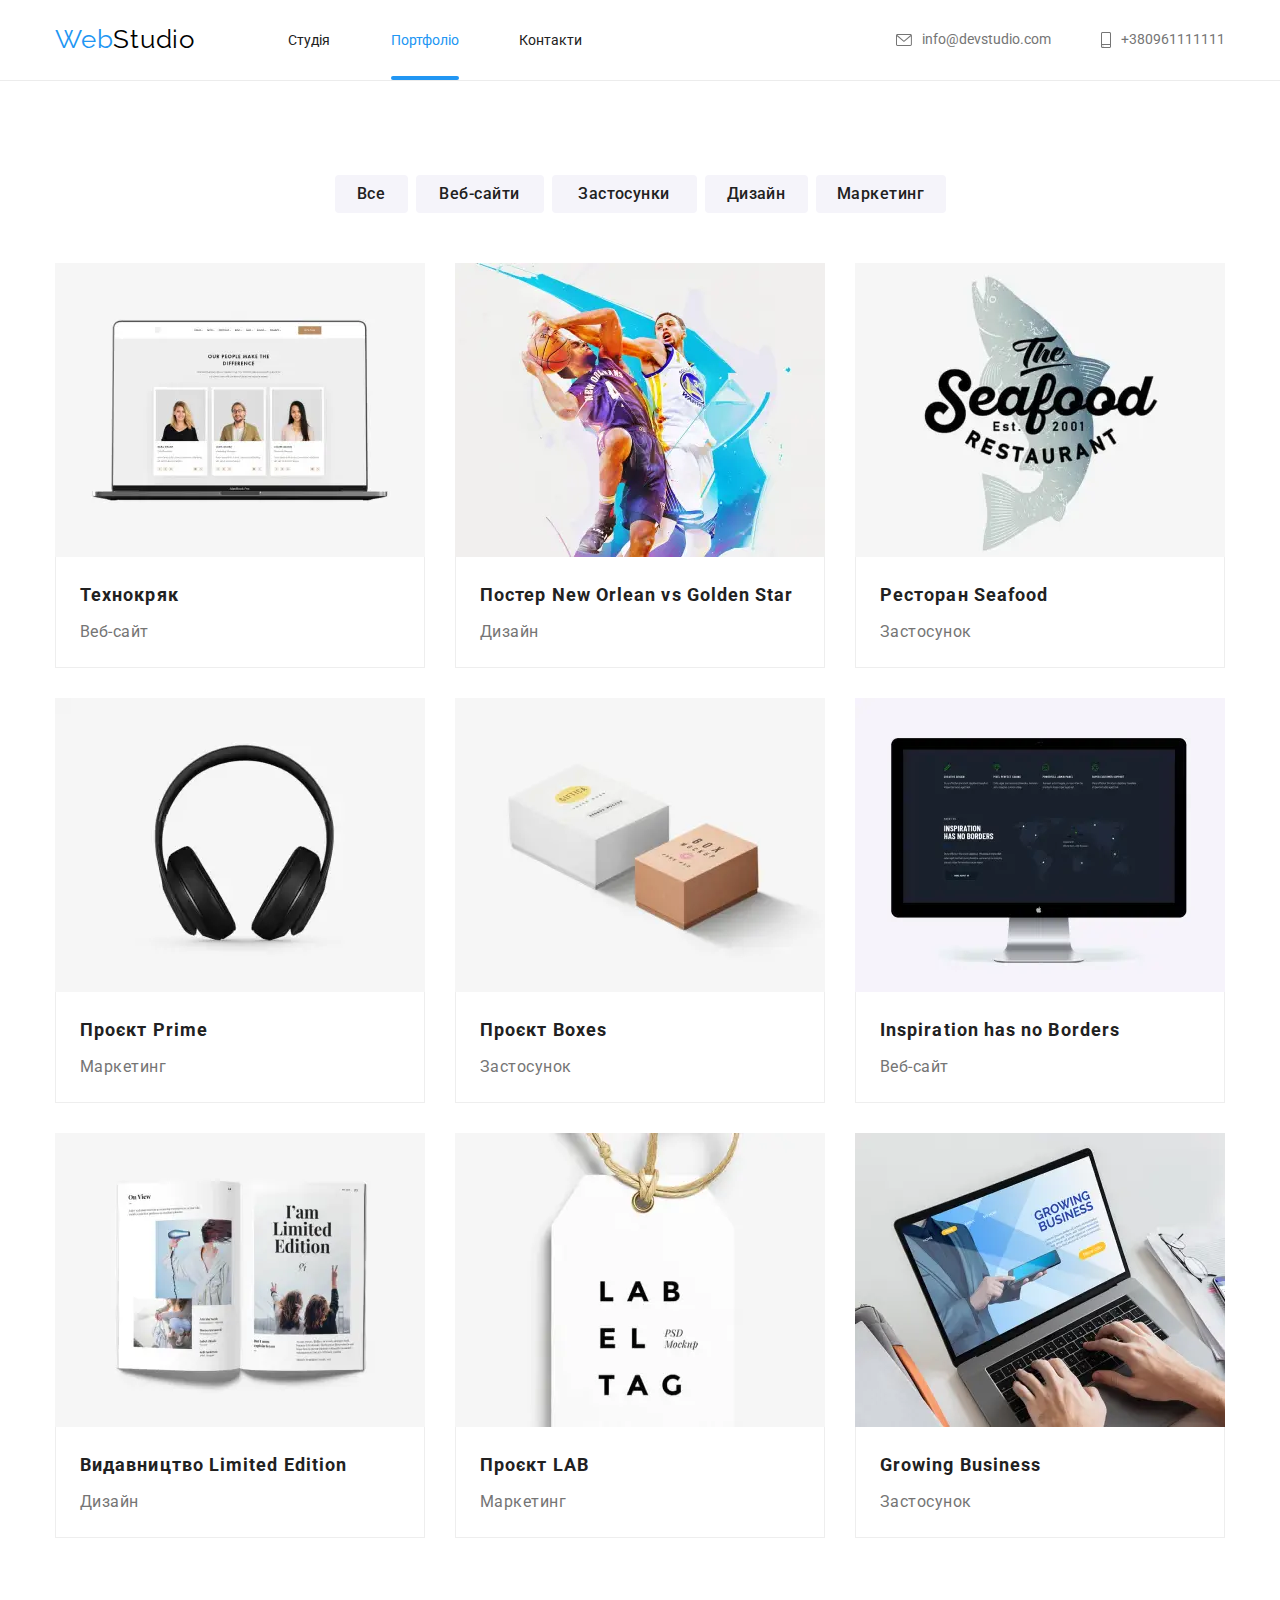
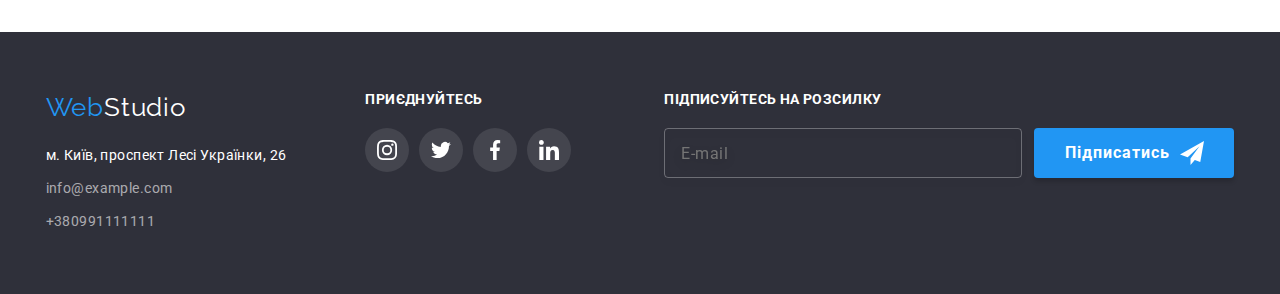
==== commit cb99ab71: "hw 8" ====
--- a/portfolio.html
+++ b/portfolio.html
@@ -22,9 +22,9 @@
     />
   </head>
   <body>
-    <header class="page-header">
-      <div class="page-header__container container">
-        <nav class="page-header__nav">
+    <header class="header">
+      <div class="header__container container">
+        <nav class="header__nav">
           <a href="./index.html" class="logo page-header__logo" lang="en">
             Web<span class="logo__part-end logo__part-end--black">Studio</span>
           </a>
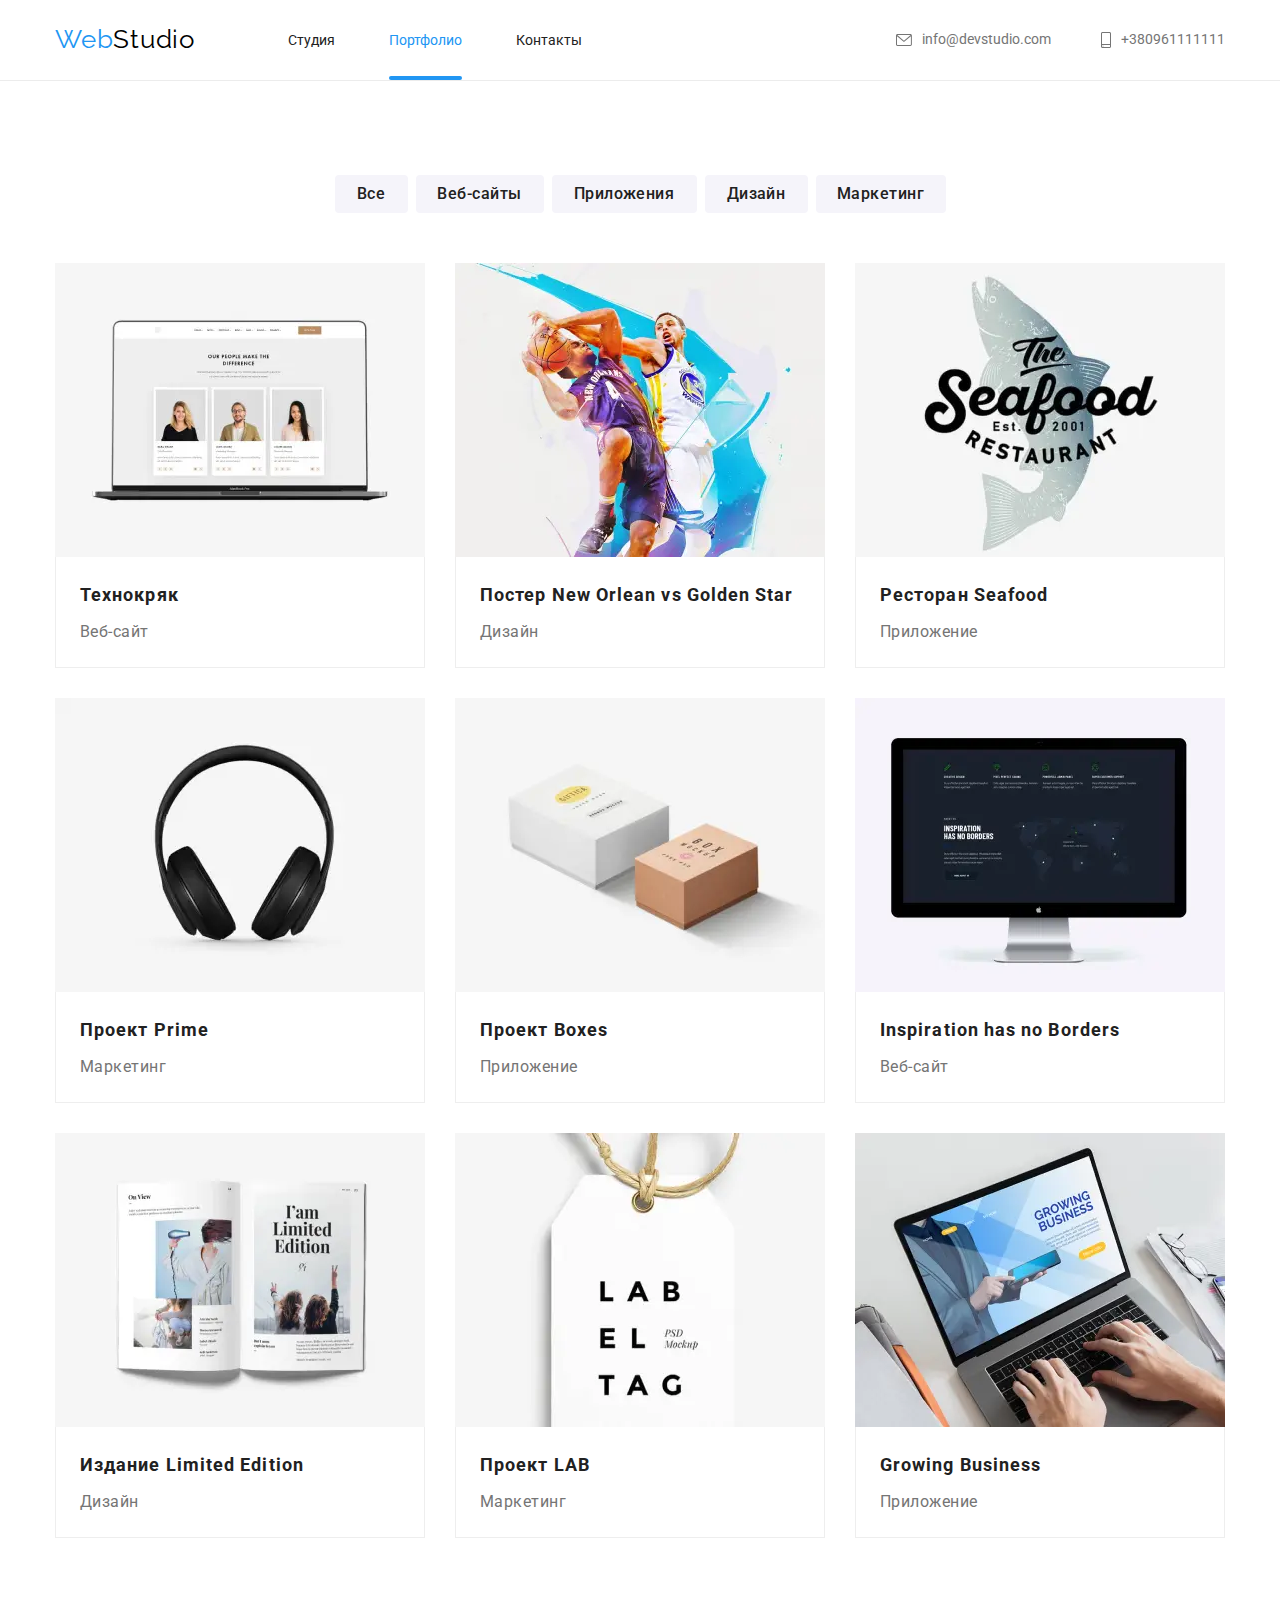
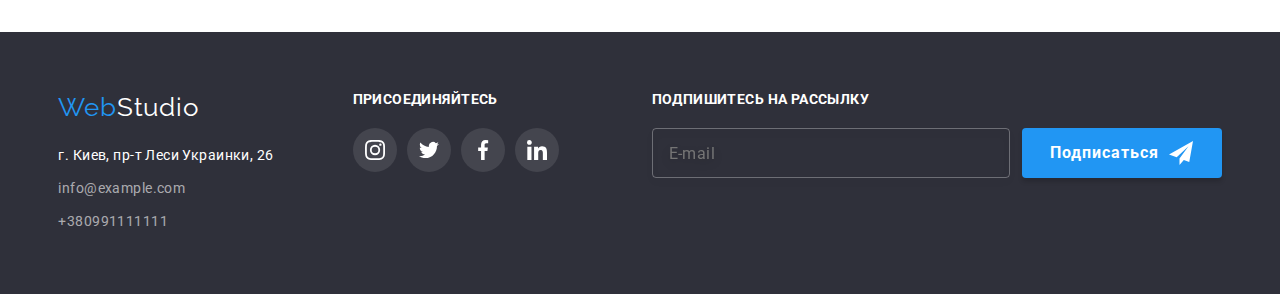
==== commit f4a97699: "hw8" ====
--- a/portfolio.html
+++ b/portfolio.html
@@ -8,7 +8,7 @@
     <meta charset="UTF-8" />
     <meta http-equiv="X-UA-Compatible" content="IE=edge" />
     <meta name="viewport" content="width=device-width, initial-scale=1.0" />
-    <title>Портфоліо</title>
+    <title>Портфолио</title>
     <link rel="stylesheet" href="./css/portfolio.min.css" />
     <link rel="preconnect" href="https://fonts.googleapis.com" />
     <link rel="preconnect" href="https://fonts.gstatic.com" crossorigin />
@@ -22,12 +22,15 @@
     />
   </head>
   <body>
-    <header class="header">
-      <div class="header__container container">
-        <nav class="header__nav">
+    <!-- Верхняя линия -->
+    <header class="page-header">
+      <div class="page-header__container container">
+        <nav class="page-header__nav">
+          <!-------Logo------------->
           <a href="./index.html" class="logo page-header__logo" lang="en">
             Web<span class="logo__part-end logo__part-end--black">Studio</span>
           </a>
+          <!-- -----------Mobile-menu-button-------------- -->
           <button
             type="button"
             class="menu-btn"
@@ -35,24 +38,25 @@
             aria-controls="mobile_menu_thumb"
             data-menu-button
           >
-            <svg width="40px" height="40px" aria-label="mobile menu switch">
+            <svg width="40px" height="40px" aria-label="Переключатель мобильного меню">
               <use class="icon-cross" href="./images/icons.svg#icon-close_menu"></use>
               <use class="icon-menu" href="./images/icons.svg#icon-menu"></use>
             </svg>
           </button>
 
+          <!---------------Navigation-menu-mobile------------>
           <div class="mobile-menu-thumb" id="mobile_menu_thumb" data-menu>
             <ul class="site-nav-list">
               <li class="site-nav-list__item">
-                <a class="site-nav-list__link" href="index.html">Студія</a>
+                <a class="site-nav-list__link" href="index.html">Студия</a>
               </li>
               <li class="site-nav-list__item">
                 <a class="site-nav-list__link site-nav-list__link--current" href="./portfolio.html"
-                  >Портфоліо</a
+                  >Портфолио</a
                 >
               </li>
               <li class="site-nav-list__item">
-                <a class="site-nav-list__link" href="">Контакти</a>
+                <a class="site-nav-list__link" href="">Контакты</a>
               </li>
             </ul>
             <ul class="connection-list">
@@ -93,6 +97,7 @@
     <main>
       <section class="projects section">
         <div class="portfolio-container container">
+          <h1 class="visually-hidden">Наши работы</h1>
           <ul class="filter-list">
             <li class="filter-list__item">
               <button class="btn-all filter-list__button" type="button" style="min-width: 73px">
@@ -105,12 +110,12 @@
                 type="button"
                 style="min-width: 128px"
               >
-                Веб-сайти
+                Веб-сайты
               </button>
             </li>
             <li class="filter-list__item">
               <button class="btn-apps filter-list__button" type="button" style="min-width: 145px">
-                Застосунки
+                Приложения
               </button>
             </li>
             <li class="filter-list__item">
@@ -184,11 +189,37 @@
                       "
                       type="image/jpg"
                     />
+                    <!-- <source
+                      srcset="
+                        ./images/projects-tablet/project-first-tablet.webp     354w,
+                        ./images/projects-desktop/project-first-desktop.webp   370w,
+                        ./images/projects-mobile/project-first-mobile.webp     450w,
+                        ./images/projects-tablet/project-first-tablet2x.webp   708w,
+                        ./images/projects-desktop/project-first-desktop2x.webp 740w,
+                        ./images/projects-mobile/project-first-mobile2x.webp   900w
+                      "
+                      sizes="(min-width: 1200px) 33vw, (min-width: 768px) 50vw, 100vw"
+                      type="image/webp"
+                    />
+                    <source
+                      srcset="
+                        ./images/projects-tablet/project-first-tablet.jpg     354w,
+                        ./images/projects-desktop/project-first-desktop.jpg   370w,
+                        ./images/projects-mobile/project-first-mobile.jpg     450w,
+                        ./images/projects-tablet/project-first-tablet2x.jpg   708w,
+                        ./images/projects-desktop/project-first-desktop2x.jpg 740w,
+                        ./images/projects-mobile/project-first-mobile2x.jpg   900w
+                      "
+                      sizes="(min-width: 1200px) 370px, (min-width: 768px) 354px, 100vw"
+                      type="image/jpg"
+                    /> -->
                     <img src="./images/projects-tablet/project-first-tablet.jpg" alt="Технокряк" />
                   </picture>
                   <div class="project-thumb__overlay">
                     <p class="overlay__text">
-                      Ресурс пропонує комплексні пропозиції з різним рівнем функціоналу та сервісів. Все це дозволить відвідувачу отримати вичерпні відомості про компанію або приватну особу.
+                      Ресурс предлагает комплексные предложения с разным уровнем функционала и
+                      сервисов. Все это позволит посетителю получить исчерпывающие сведения о
+                      компании или частном лице.
                     </p>
                   </div>
                 </div>
@@ -203,6 +234,30 @@
               <a href="" class="project-card">
                 <div class="project-thumb">
                   <picture>
+                    <!-- <source
+                      srcset="
+                        ./images/projects-tablet/project-second-tablet.webp     354w,
+                        ./images/projects-desktop/project-second-desktop.webp   370w,
+                        ./images/projects-mobile/project-second-mobile.webp     450w,
+                        ./images/projects-tablet/project-second-tablet2x.webp   708w,
+                        ./images/projects-desktop/project-second-desktop2x.webp 740w,
+                        ./images/projects-mobile/project-second-mobile2x.webp   900w
+                      "
+                      sizes="(min-width: 1200px) 33vw, (min-width: 768px) 50vw, 100vw"
+                      type="image/webp"
+                    />
+                    <source
+                      srcset="
+                        ./images/projects-tablet/project-second-tablet.jpg     354w,
+                        ./images/projects-desktop/project-second-desktop.jpg   370w,
+                        ./images/projects-mobile/project-second-mobile.jpg     450w,
+                        ./images/projects-tablet/project-second-tablet2x.jpg   708w,
+                        ./images/projects-desktop/project-second-desktop2x.jpg 740w,
+                        ./images/projects-mobile/project-second-mobile2x.jpg   900w
+                      "
+                      sizes="(min-width: 1200px) 370px, (min-width: 768px) 354px, 100vw"
+                      type="image/jpg"
+                    /> -->
                     <source
                       media="screen and (min-width: 1200px)"
                       srcset="
@@ -256,9 +311,7 @@
                     <img src="./images/projects-tablet/project-second-tablet.jpg" alt="Постер" />
                   </picture>
                   <div class="project-thumb__overlay">
-                    <p class="overlay__text">
-                      Ресурс пропонує комплексні пропозиції з різним рівнем функціоналу та сервісів. Все це дозволить відвідувачу отримати вичерпні відомості про компанію або приватну особу.
-                    </p>
+                    <p class="overlay__text"></p>
                   </div>
                 </div>
                 <div class="project-card__description">
@@ -274,6 +327,30 @@
               <a href="" class="project-card">
                 <div class="project-thumb">
                   <picture>
+                    <!-- <source
+                      srcset="
+                        ./images/projects-tablet/project-third-tablet.webp     354w,
+                        ./images/projects-desktop/project-third-desktop.webp   370w,
+                        ./images/projects-mobile/project-third-mobile.webp     450w,
+                        ./images/projects-tablet/project-third-tablet2x.webp   708w,
+                        ./images/projects-desktop/project-third-desktop2x.webp 740w,
+                        ./images/projects-mobile/project-third-mobile2x.webp   900w
+                      "
+                      sizes="(min-width: 1200px) 33vw, (min-width: 768px) 50vw, 100vw"
+                      type="image/webp"
+                    />
+                    <source
+                      srcset="
+                        ./images/projects-tablet/project-third-tablet.jpg     354w,
+                        ./images/projects-desktop/project-third-desktop.jpg   370w,
+                        ./images/projects-mobile/project-third-mobile.jpg     450w,
+                        ./images/projects-tablet/project-third-tablet2x.jpg   708w,
+                        ./images/projects-desktop/project-third-desktop2x.jpg 740w,
+                        ./images/projects-mobile/project-third-mobile2x.jpg   900w
+                      "
+                      sizes="(min-width: 1200px) 370px, (min-width: 768px) 354px, 100vw"
+                      type="image/jpg"
+                    /> -->
                     <source
                       media="screen and (min-width: 1200px)"
                       srcset="
@@ -330,12 +407,12 @@
                     />
                   </picture>
                   <div class="project-thumb__overlay">
-                    <p class="overlay__text">Ресурс пропонує комплексні пропозиції з різним рівнем функціоналу та сервісів. Все це дозволить відвідувачу отримати вичерпні відомості про компанію або приватну особу.</p>
+                    <p class="overlay__text"></p>
                   </div>
                 </div>
                 <div class="project-card__description">
                   <h2 class="project-card__title">Ресторан <span lang="en">Seafood</span></h2>
-                  <p class="project-card__filter">Застосунок</p>
+                  <p class="project-card__filter">Приложение</p>
                 </div>
               </a>
             </li>
@@ -344,6 +421,30 @@
               <a href="" class="project-card">
                 <div class="project-thumb">
                   <picture>
+                    <!-- <source
+                      srcset="
+                        ./images/projects-tablet/project-fourth-tablet.webp     354w,
+                        ./images/projects-desktop/project-fourth-desktop.webp   370w,
+                        ./images/projects-mobile/project-fourth-mobile.webp     450w,
+                        ./images/projects-tablet/project-fourth-tablet2x.webp   708w,
+                        ./images/projects-desktop/project-fourth-desktop2x.webp 740w,
+                        ./images/projects-mobile/project-fourth-mobile2x.webp   900w
+                      "
+                      sizes="(min-width: 1200px) 33vw, (min-width: 768px) 50vw, 100vw"
+                      type="image/webp"
+                    />
+                    <source
+                      srcset="
+                        ./images/projects-tablet/project-fourth-tablet.jpg     354w,
+                        ./images/projects-desktop/project-fourth-desktop.jpg   370w,
+                        ./images/projects-mobile/project-fourth-mobile.jpg     450w,
+                        ./images/projects-tablet/project-fourth-tablet2x.jpg   708w,
+                        ./images/projects-desktop/project-fourth-desktop2x.jpg 740w,
+                        ./images/projects-mobile/project-fourth-mobile2x.jpg   900w
+                      "
+                      sizes="(min-width: 1200px) 370px, (min-width: 768px) 354px, 100vw"
+                      type="image/jpg"
+                    /> -->
                     <source
                       media="screen and (min-width: 1200px)"
                       srcset="
@@ -400,11 +501,11 @@
                     />
                   </picture>
                   <div class="project-thumb__overlay">
-                    <p class="overlay__text">Ресурс пропонує комплексні пропозиції з різним рівнем функціоналу та сервісів. Все це дозволить відвідувачу отримати вичерпні відомості про компанію або приватну особу.</p>
+                    <p class="overlay__text"></p>
                   </div>
                 </div>
                 <div class="project-card__description">
-                  <h2 class="project-card__title">Проєкт <span lang="en">Prime</span></h2>
+                  <h2 class="project-card__title">Проект <span lang="en">Prime</span></h2>
                   <p class="project-card__filter">Маркетинг</p>
                 </div>
               </a>
@@ -414,6 +515,30 @@
               <a href="" class="project-card">
                 <div class="project-thumb">
                   <picture>
+                    <!-- <source
+                      srcset="
+                        ./images/projects-tablet/project-fifth-tablet.webp     354w,
+                        ./images/projects-desktop/project-fifth-desktop.webp   370w,
+                        ./images/projects-mobile/project-fifth-mobile.webp     450w,
+                        ./images/projects-tablet/project-fifth-tablet2x.webp   708w,
+                        ./images/projects-desktop/project-fifth-desktop2x.webp 740w,
+                        ./images/projects-mobile/project-fifth-mobile2x.webp   900w
+                      "
+                      sizes="(min-width: 1200px) 33vw, (min-width: 768px) 50vw, 100vw"
+                      type="image/webp"
+                    />
+                    <source
+                      srcset="
+                        ./images/projects-tablet/project-fifth-tablet.jpg     354w,
+                        ./images/projects-desktop/project-fifth-desktop.jpg   370w,
+                        ./images/projects-mobile/project-fifth-mobile.jpg     450w,
+                        ./images/projects-tablet/project-fifth-tablet2x.jpg   708w,
+                        ./images/projects-desktop/project-fifth-desktop2x.jpg 740w,
+                        ./images/projects-mobile/project-fifth-mobile2x.jpg   900w
+                      "
+                      sizes="(min-width: 1200px) 370px, (min-width: 768px) 354px, 100vw"
+                      type="image/jpg"
+                    /> -->
                     <source
                       media="screen and (min-width: 1200px)"
                       srcset="
@@ -470,12 +595,12 @@
                     />
                   </picture>
                   <div class="project-thumb__overlay">
-                    <p class="overlay__text">Ресурс пропонує комплексні пропозиції з різним рівнем функціоналу та сервісів. Все це дозволить відвідувачу отримати вичерпні відомості про компанію або приватну особу.</p>
+                    <p class="overlay__text"></p>
                   </div>
                 </div>
                 <div class="project-card__description">
-                  <h2 class="project-card__title">Проєкт <span lang="en">Boxes</span></h2>
-                  <p class="project-card__filter">Застосунок</p>
+                  <h2 class="project-card__title">Проект <span lang="en">Boxes</span></h2>
+                  <p class="project-card__filter">Приложение</p>
                 </div>
               </a>
             </li>
@@ -484,6 +609,30 @@
               <a href="" class="project-card">
                 <div class="project-thumb">
                   <picture>
+                    <!-- <source
+                      srcset="
+                        ./images/projects-tablet/project-sixth-tablet.webp     354w,
+                        ./images/projects-desktop/project-sixth-desktop.webp   370w,
+                        ./images/projects-mobile/project-sixth-mobile.webp     450w,
+                        ./images/projects-tablet/project-sixth-tablet2x.webp   708w,
+                        ./images/projects-desktop/project-sixth-desktop2x.webp 740w,
+                        ./images/projects-mobile/project-sixth-mobile2x.webp   900w
+                      "
+                      sizes="(min-width: 1200px) 33vw, (min-width: 768px) 50vw, 100vw"
+                      type="image/webp"
+                    />
+                    <source
+                      srcset="
+                        ./images/projects-tablet/project-sixth-tablet.jpg     354w,
+                        ./images/projects-desktop/project-sixth-desktop.jpg   370w,
+                        ./images/projects-mobile/project-sixth-mobile.jpg     450w,
+                        ./images/projects-tablet/project-sixth-tablet2x.jpg   708w,
+                        ./images/projects-desktop/project-sixth-desktop2x.jpg 740w,
+                        ./images/projects-mobile/project-sixth-mobile2x.jpg   900w
+                      "
+                      sizes="(min-width: 1200px) 370px, (min-width: 768px) 354px, 100vw"
+                      type="image/jpg"
+                    /> -->
                     <source
                       media="screen and (min-width: 1200px)"
                       srcset="
@@ -540,7 +689,7 @@
                     />
                   </picture>
                   <div class="project-thumb__overlay">
-                    <p class="overlay__text">Ресурс пропонує комплексні пропозиції з різним рівнем функціоналу та сервісів. Все це дозволить відвідувачу отримати вичерпні відомості про компанію або приватну особу.</p>
+                    <p class="overlay__text"></p>
                   </div>
                 </div>
                 <div class="project-card__description">
@@ -553,6 +702,30 @@
               <a href="" class="project-card">
                 <div class="project-thumb">
                   <picture>
+                    <!-- <source
+                      srcset="
+                        ./images/projects-tablet/project-seventh-tablet.webp     354w,
+                        ./images/projects-desktop/project-seventh-desktop.webp   370w,
+                        ./images/projects-mobile/project-seventh-mobile.webp     450w,
+                        ./images/projects-tablet/project-seventh-tablet2x.webp   708w,
+                        ./images/projects-desktop/project-seventh-desktop2x.webp 740w,
+                        ./images/projects-mobile/project-seventh-mobile2x.webp   900w
+                      "
+                      sizes="(min-width: 1200px) 33vw, (min-width: 768px) 50vw, 100vw"
+                      type="image/webp"
+                    />
+                    <source
+                      srcset="
+                        ./images/projects-tablet/project-seventh-tablet.jpg     354w,
+                        ./images/projects-desktop/project-seventh-desktop.jpg   370w,
+                        ./images/projects-mobile/project-seventh-mobile.jpg     450w,
+                        ./images/projects-tablet/project-seventh-tablet2x.jpg   708w,
+                        ./images/projects-desktop/project-seventh-desktop2x.jpg 740w,
+                        ./images/projects-mobile/project-seventh-mobile2x.jpg   900w
+                      "
+                      sizes="(min-width: 1200px) 370px, (min-width: 768px) 354px, 100vw"
+                      type="image/jpg"
+                    /> -->
                     <source
                       media="screen and (min-width: 1200px)"
                       srcset="
@@ -609,13 +782,13 @@
                     />
                   </picture>
                   <div class="project-thumb__overlay">
-                    <p class="overlay__text">Ресурс пропонує комплексні пропозиції з різним рівнем функціоналу та сервісів. Все це дозволить відвідувачу отримати вичерпні відомості про компанію або приватну особу.</p>
+                    <p class="overlay__text"></p>
                   </div>
                 </div>
 
                 <div class="project-card__description">
                   <h2 class="project-card__title">
-                    Видавництво <span lang="en">Limited Edition</span>
+                    Издание <span lang="en">Limited Edition</span>
                   </h2>
                   <p class="project-card__filter">Дизайн</p>
                 </div>
@@ -625,6 +798,29 @@
               <a href="" class="project-card">
                 <div class="project-thumb">
                   <picture>
+                    <!-- <source
+                      srcset="
+                        ./images/projects-tablet/project-eighth-tablet.webp     354w,
+                        ./images/projects-desktop/project-eighth-desktop.webp   370w,
+                        ./images/projects-mobile/project-eighth-mobile.webp     450w,
+                        ./images/projects-tablet/project-eighth-tablet2x.webp   708w,
+                        ./images/projects-desktop/project-eighth-desktop2x.webp 740w,
+                        ./images/projects-mobile/project-eighth-mobile2x.webp   900w
+                      "
+                      sizes="(min-width: 1200px) 33vw, (min-width: 768px) 50vw, 100vw"
+                      type="image/webp"
+                    />
+                    <source
+                      srcset="
+                        ./images/projects-tablet/project-eighth-tablet.jpg     354w,
+                        ./images/projects-desktop/project-eighth-desktop.jpg   370w,
+                        ./images/projects-mobile/project-eighth-mobile.jpg     450w,
+                        ./images/projects-tablet/project-eighth-tablet2x.jpg   708w,
+                        ./images/projects-desktop/project-eighth-desktop2x.jpg 740w,
+                        ./images/projects-mobile/project-eighth-mobile2x.jpg   900w
+                      "
+                      sizes="(min-width: 1200px) 370px, (min-width: 768px) 354px, 100vw"
+                    /> -->
                     <source
                       media="screen and (min-width: 1200px)"
                       srcset="
@@ -681,12 +877,12 @@
                     />
                   </picture>
                   <div class="project-thumb__overlay">
-                    <p class="overlay__text">Ресурс пропонує комплексні пропозиції з різним рівнем функціоналу та сервісів. Все це дозволить відвідувачу отримати вичерпні відомості про компанію або приватну особу.</p>
+                    <p class="overlay__text"></p>
                   </div>
                 </div>
 
                 <div class="project-card__description">
-                  <h2 class="project-card__title">Проєкт <span lang="en">LAB</span></h2>
+                  <h2 class="project-card__title">Проект <span lang="en">LAB</span></h2>
                   <p class="project-card__filter">Маркетинг</p>
                 </div>
               </a>
@@ -695,6 +891,30 @@
               <a href="" class="project-card">
                 <div class="project-thumb">
                   <picture>
+                    <!-- <source
+                      srcset="
+                        ./images/projects-tablet/project-ninth-tablet.webp     354w,
+                        ./images/projects-desktop/project-ninth-desktop.webp   370w,
+                        ./images/projects-mobile/project-ninth-mobile.webp     450w,
+                        ./images/projects-tablet/project-ninth-tablet2x.webp   708w,
+                        ./images/projects-desktop/project-ninth-desktop2x.webp 740w,
+                        ./images/projects-mobile/project-ninth-mobile2x.webp   900w
+                      "
+                      sizes="(min-width: 1200px) 33vw, (min-width: 768px) 50vw, 100vw"
+                      type="image/webp"
+                    />
+                    <source
+                      srcset="
+                        ./images/projects-tablet/project-ninth-tablet.jpg     354w,
+                        ./images/projects-desktop/project-ninth-desktop.jpg   370w,
+                        ./images/projects-mobile/project-ninth-mobile.jpg     450w,
+                        ./images/projects-tablet/project-ninth-tablet2x.jpg   708w,
+                        ./images/projects-desktop/project-ninth-desktop2x.jpg 740w,
+                        ./images/projects-mobile/project-ninth-mobile2x.jpg   900w
+                      "
+                      sizes="(min-width: 1200px) 370px, (min-width: 768px) 354px, 100vw"
+                      type="image/jpg"
+                    /> -->
                     <source
                       media="screen and (min-width: 1200px)"
                       srcset="
@@ -751,13 +971,13 @@
                     />
                   </picture>
                   <div class="project-thumb__overlay">
-                    <p class="overlay__text">Ресурс пропонує комплексні пропозиції з різним рівнем функціоналу та сервісів. Все це дозволить відвідувачу отримати вичерпні відомості про компанію або приватну особу.</p>
+                    <p class="overlay__text"></p>
                   </div>
                 </div>
 
                 <div class="project-card__description">
                   <h2 class="project-card__title" lang="en">Growing Business</h2>
-                  <p class="project-card__filter">Застосунок</p>
+                  <p class="project-card__filter">Приложение</p>
                 </div>
               </a>
             </li>
@@ -766,6 +986,7 @@
       </section>
     </main>
 
+    <!-- Подвал -->
     <footer class="footer">
       <div class="footer-container container">
         <div class="footer__contacts">
@@ -773,8 +994,9 @@
           <a href="./index.html" class="logo" lang="en">
             Web<span class="logo__part-end logo__part-end--white">Studio</span>
           </a>
+          <!-- Contact address -->
           <address class="footer__address">
-            <p class="map-address">м. Київ, проспект Лесі Українки, 26</p>
+            <p class="map-address">г. Киев, пр-т Леси Украинки, 26</p>
             <a class="contact-link" href="mailto:info@example.com">info@example.com</a>
             <a class="contact-link" href="tel:+380991111111">+380991111111</a>
           </address>
@@ -782,7 +1004,7 @@
 
         <!-- ПРИСОЕДИНЯЙТЕСЬ  -->
         <div class="footer__join">
-          <p class="footer__subtitle">Приєднуйтесь</p>
+          <p class="footer__subtitle">Присоединяйтесь</p>
           <ul class="soc-list">
             <li class="soc-list__item">
               <a
@@ -838,8 +1060,10 @@
             </li>
           </ul>
         </div>
+
+        <!-- ПОДПИШИТЕСЬ НА РАССЫЛКУ -->
         <form сlass="subscribe">
-          <p class="footer__subtitle">Підписуйтесь на розсилку</p>
+          <p class="footer__subtitle">Подпишитесь на рассылку</p>
           <label class="subscribe__label">
             <input
               type="email"
@@ -849,7 +1073,7 @@
               required=""
             />
             <button class="btn" type="submit">
-              Підписатись
+              Подписаться
               <svg class="send-icon" width="24px" height="24px">
                 <use href="./images/icons.svg#icon-send"></use>
               </svg>
--- a/css/portfolio.min.css
+++ b/css/portfolio.min.css
@@ -1,2 +1 @@
-body{font-family:'Roboto', sans-serif;font-style:normal;font-weight:400;color:#212121;background-color:#fff}body.modal-open{overflow-y:hidden}a{text-decoration:none}img{display:block;max-width:100%;height:auto}p{margin-top:0px;margin-bottom:0px}h1,h2,h3{margin-top:0}.section{margin:0;padding-bottom:60px;padding-top:60px}@media screen and (min-width: 1200px){.section{padding-bottom:94px;padding-top:94px}}.section__title{margin-bottom:30px;font-size:28px;line-height:1.17;text-align:center;letter-spacing:0.03em}@media screen and (min-width: 1200px){.section__title{margin-bottom:50px;font-size:36px}}.container{margin-left:auto;margin-right:auto;padding-left:15px;padding-right:15px}@media screen and (min-width: 480px){.container{max-width:480px}}@media screen and (min-width: 768px){.container{max-width:768px}}@media screen and (min-width: 1200px){.container{max-width:1200px}}.site-nav-list,.connection-list,.socwebs-list,.filter-list,.projects-list,.soc-list{list-style:none;padding:0;margin:0}@media screen and (width: 768px){.site-nav-list,.connection-list,.socwebs-list,.filter-list,.projects-list,.soc-list{display:-webkit-box;display:-ms-flexbox;display:flex;-ms-flex-wrap:wrap;flex-wrap:wrap}}.header{border-bottom:1px solid #ececec;position:relative}.header__nav{width:100%;display:-webkit-box;display:-ms-flexbox;display:flex;-webkit-box-align:center;-ms-flex-align:center;align-items:center;-webkit-box-pack:justify;-ms-flex-pack:justify;justify-content:space-between;min-height:60px}@media screen and (min-width: 768px){.header__nav{min-height:80px}}@media screen and (min-width: 768px){.header__logo{margin-right:88px}}@media screen and (min-width: 1200px){.header__logo{margin-right:93px}}.menu-btn{display:none}@media screen and (max-width: 767.5px){.menu-btn{z-index:991;display:-webkit-box;display:-ms-flexbox;display:flex;margin:0;padding:0;border:none;background-color:transparent;cursor:pointer;-webkit-transition:fill 250ms cubic-bezier(0.4, 0, 0.2, 1);transition:fill 250ms cubic-bezier(0.4, 0, 0.2, 1)}.menu-btn:hover,.menu-btn:focus{fill:#2196f3}.menu-btn .icon-cross{display:none}.menu-btn .icon-cross:hover .site-nav-list__link--current,.menu-btn .icon-cross:focus .site-nav-list__link--current{color:#212121}.menu-btn.is-open .icon-cross{display:block}.menu-btn.is-open .icon-menu{display:none}}.mobile-menu-thumb{display:-webkit-box;display:-ms-flexbox;display:flex}@media screen and (max-width: 767.5px){.mobile-menu-thumb{display:none;opacity:0;visibility:hidden;pointer-events:none;position:absolute;top:0;left:0;-webkit-transition:opacity 250ms cubic-bezier(0.4, 0, 0.2, 1),visibility 250ms cubic-bezier(0.4, 0, 0.2, 1);transition:opacity 250ms cubic-bezier(0.4, 0, 0.2, 1),visibility 250ms cubic-bezier(0.4, 0, 0.2, 1)}.mobile-menu-thumb.is-open{display:-webkit-box;display:-ms-flexbox;display:flex;position:fixed;opacity:1;visibility:visible;pointer-events:fill;width:100%;height:100vh;overflow-y:scroll;padding:48px 40px;margin-left:auto;margin-right:auto;z-index:900;-webkit-box-orient:vertical;-webkit-box-direction:normal;-ms-flex-direction:column;flex-direction:column;font-weight:500;letter-spacing:0.02em;background-color:#fff}}@media screen and (min-width: 768px){.mobile-menu-thumb{-webkit-box-pack:justify;-ms-flex-pack:justify;justify-content:space-between;-webkit-box-flex:1;-ms-flex-positive:1;flex-grow:1;-webkit-box-align:center;-ms-flex-align:center;align-items:center}}.logo{font-family:'Raleway', sans-serif;font-size:24px;line-height:1.17;letter-spacing:0.03em;color:#2196f3;margin-right:93px}@media screen and (min-width: 1200px){.logo{font-size:26px;line-height:1.2}}.logo__part-end--black{color:#000}.logo__part-end--white{color:#ffffff}.site-nav-list{display:-webkit-box;display:-ms-flexbox;display:flex;-webkit-box-pack:justify;-ms-flex-pack:justify;justify-content:space-between;font-size:40px;line-height:1.18}@media screen and (max-width: 767px){.site-nav-list{max-height:208px;margin-bottom:auto;-webkit-box-orient:vertical;-webkit-box-direction:normal;-ms-flex-direction:column;flex-direction:column;-webkit-box-flex:2;-ms-flex-positive:2;flex-grow:2}.site-nav-list__item:last-child{margin-bottom:32px}}@media screen and (min-width: 768px){.site-nav-list{width:294px;font-size:14px;line-height:1.2}}.site-nav-list__link{color:#212121;-webkit-transition:250ms cubic-bezier(0.4, 0, 0.2, 1);transition:250ms cubic-bezier(0.4, 0, 0.2, 1)}.site-nav-list__link:hover,.site-nav-list__link:focus{color:#2196f3}.site-nav-list__link--current{color:#2196f3;position:relative}.site-nav-list__link--current:focus{color:#2196f3}.site-nav-list__link--current::after{content:''}@media screen and (min-width: 768px){.site-nav-list__link--current::after{position:absolute;left:0;bottom:0;width:100%;height:4px;-webkit-transform:translateY(32px);transform:translateY(32px);border-radius:2px;background-color:#2196f3}}.connection-list{display:-webkit-box;display:-ms-flexbox;display:flex}@media screen and (max-width: 767px){.connection-list{height:100px;-webkit-box-orient:vertical;-webkit-box-direction:reverse;-ms-flex-direction:column-reverse;flex-direction:column-reverse;-webkit-box-pack:justify;-ms-flex-pack:justify;justify-content:space-between}}@media screen and (min-width: 768px) and (max-width: 1199px){.connection-list{display:block}}.connection-list__item{min-width:123px;min-height:14px;margin:0;padding:0;-webkit-box-align:center;-ms-flex-align:center;align-items:center}@media screen and (min-width: 768px) and (max-width: 1199px){.connection-list__item{margin-bottom:10px}.connection-list__item:last-child{margin-bottom:0}}@media screen and (min-width: 1200px){.connection-list__item{margin-right:50px}.connection-list__item:last-child{margin-right:0}}.connection-list__link{display:-webkit-box;display:-ms-flexbox;display:flex;margin:0;padding:0;color:#757575;font-size:24px;text-decoration:none;-webkit-box-align:center;-ms-flex-align:center;align-items:center;-webkit-transition:color 250ms cubic-bezier(0.4, 0, 0.2, 1);transition:color 250ms cubic-bezier(0.4, 0, 0.2, 1)}.connection-list__link:hover,.connection-list__link:focus{color:#2196f3}@media screen and (max-width: 767px){.connection-list__link.tel-link{font-size:34px;line-height:1.18;color:#2196f3}}@media screen and (min-width: 768px){.connection-list__link{font-size:12px;line-height:1.17}}@media screen and (min-width: 1200px){.connection-list__link{font-size:14px;line-height:1.14}}.connection-list__icon{margin-right:8px;padding:0;fill:#757575;-webkit-transition:fill 250ms cubic-bezier(0.4, 0, 0.2, 1);transition:fill 250ms cubic-bezier(0.4, 0, 0.2, 1)}@media screen and (max-width: 767px){.connection-list__icon{display:none}}.connection-list__link:hover .connection-list__icon,.connection-list__link:focus .connection-list__icon{fill:#2196f3}@media screen and (min-width: 1200px){.connection-list__icon{margin-right:10px}}.icon-envelope{width:14px;height:10px}@media screen and (min-width: 1200px){.icon-envelope{width:16px;height:12px}}.icon-smartphone{width:10px;height:14px}@media screen and (min-width: 1200px){.icon-smartphone{height:16px}}.socwebs-list{display:none}@media screen and (max-width: 767px){.socwebs-list{display:-webkit-box;display:-ms-flexbox;display:flex;-webkit-box-align:center;-ms-flex-align:center;align-items:center;margin-top:64px}}.socwebs-list__item:not(:last-child){margin-right:10px;padding-right:10px;border-right:1px solid rgba(33,33,33,0.2)}.socwebs-list__link{font-size:18px;line-height:1.22;color:#2196f3}.visually-hidden{position:absolute;white-space:nowrap;width:1px;height:1px;overflow:hidden;border:0;padding:0;clip:rect(0 0 0 0);-webkit-clip-path:inset(50%);clip-path:inset(50%);margin:-1px}.portfolio-container{-webkit-box-pack:center;-ms-flex-pack:center;justify-content:center;-webkit-box-align:center;-ms-flex-align:center;align-items:center}.filter-list{display:-webkit-box;display:-ms-flexbox;display:flex;-webkit-column-gap:8px;column-gap:8px;-webkit-box-pack:center;-ms-flex-pack:center;justify-content:center;-webkit-box-align:center;-ms-flex-align:center;align-items:center}@media screen and (max-width: 767px){.filter-list{-ms-flex-wrap:wrap;flex-wrap:wrap;row-gap:15px;-webkit-box-pack:left;-ms-flex-pack:left;justify-content:left;margin-bottom:40px}}@media screen and (min-width: 768px){.filter-list{margin-bottom:30px}}@media screen and (min-width: 1200px){.filter-list{margin-bottom:50px}}.filter-list__button{height:38px;padding:0;font-weight:500;font-size:16px;line-height:1.62;letter-spacing:0.03em;color:var(--primary-text-color);background-color:#f5f4fa;cursor:pointer;border:0px;border-radius:4px;-webkit-transition:color 250ms cubic-bezier(0.4, 0, 0.2, 1),background-color 250ms cubic-bezier(0.4, 0, 0.2, 1),-webkit-filter 250ms cubic-bezier(0.4, 0, 0.2, 1);transition:color 250ms cubic-bezier(0.4, 0, 0.2, 1),background-color 250ms cubic-bezier(0.4, 0, 0.2, 1),-webkit-filter 250ms cubic-bezier(0.4, 0, 0.2, 1);transition:color 250ms cubic-bezier(0.4, 0, 0.2, 1),background-color 250ms cubic-bezier(0.4, 0, 0.2, 1),filter 250ms cubic-bezier(0.4, 0, 0.2, 1);transition:color 250ms cubic-bezier(0.4, 0, 0.2, 1),background-color 250ms cubic-bezier(0.4, 0, 0.2, 1),filter 250ms cubic-bezier(0.4, 0, 0.2, 1),-webkit-filter 250ms cubic-bezier(0.4, 0, 0.2, 1)}.filter-list__button:hover,.filter-list__button:focus{background-color:#2196f3;color:#ffffff;-webkit-filter:drop-shadow(0px 4px 4px rgba(0,0,0,0.25));filter:drop-shadow(0px 4px 4px rgba(0,0,0,0.25))}@media screen and (min-width: 768px){.filter-list__button{display:-webkit-box;display:-ms-flexbox;display:flex;-webkit-box-pack:center;-ms-flex-pack:center;justify-content:center;-webkit-box-align:center;-ms-flex-align:center;align-items:center}}.projects-list{display:-webkit-box;display:-ms-flexbox;display:flex;-ms-flex-wrap:wrap;flex-wrap:wrap;gap:30px}.projects-list__item{width:100%}@media screen and (min-width: 768px){.projects-list__item{width:calc((100% - 4 * 15px) / 2)}}@media screen and (min-width: 1200px){.projects-list__item{width:calc((100% - 2 * 30px) / 3)}}.project-thumb{position:relative;overflow:hidden;width:100%}.project-card{display:-webkit-box;display:-ms-flexbox;display:flex;-webkit-box-orient:vertical;-webkit-box-direction:normal;-ms-flex-direction:column;flex-direction:column;height:100%}.project-thumb__image{margin:0;display:block}.project-thumb__overlay{position:absolute;top:0;left:0;width:100%;height:100%;background-color:rgba(33,150,243,0.9);-webkit-transform:translateY(101%);transform:translateY(101%);-webkit-transition:background-color 250ms cubic-bezier(0.4, 0, 0.2, 1),-webkit-transform 250ms cubic-bezier(0.4, 0, 0.2, 1);transition:background-color 250ms cubic-bezier(0.4, 0, 0.2, 1),-webkit-transform 250ms cubic-bezier(0.4, 0, 0.2, 1);transition:background-color 250ms cubic-bezier(0.4, 0, 0.2, 1),transform 250ms cubic-bezier(0.4, 0, 0.2, 1);transition:background-color 250ms cubic-bezier(0.4, 0, 0.2, 1),transform 250ms cubic-bezier(0.4, 0, 0.2, 1),-webkit-transform 250ms cubic-bezier(0.4, 0, 0.2, 1)}.project-card:hover .project-thumb__overlay,.project-card:focus .project-thumb__overlay{-webkit-transform:translateY(0%);transform:translateY(0%)}.overlay__text{position:absolute;display:-webkit-box;display:-ms-flexbox;display:flex;width:402px;height:140px;top:50%;left:50%;-webkit-transform:translate(-50%, -50%);transform:translate(-50%, -50%);font-size:18px;line-height:1.56;letter-spacing:0.03em;color:#ffffff}@media screen and (min-width: 768px){.overlay__text{width:306px;height:168px}}@media screen and (min-width: 1200px){.overlay__text{width:322px}}.project-card__description{-webkit-box-flex:1;-ms-flex-positive:1;flex-grow:1;padding:20px 24px;text-align:left;border-right:1px solid #eeeeee;border-bottom:1px solid #eeeeee;border-left:1px solid #eeeeee;-webkit-transition:-webkit-box-shadow 250ms cubic-bezier(0.4, 0, 0.2, 1);transition:-webkit-box-shadow 250ms cubic-bezier(0.4, 0, 0.2, 1);transition:box-shadow 250ms cubic-bezier(0.4, 0, 0.2, 1);transition:box-shadow 250ms cubic-bezier(0.4, 0, 0.2, 1), -webkit-box-shadow 250ms cubic-bezier(0.4, 0, 0.2, 1)}.project-card:hover .project-card__description,.project-card:focus .project-card__description{-webkit-box-shadow:0px 1px 1px rgba(0,0,0,0.12),0px 4px 4px rgba(0,0,0,0.06),1px 4px 6px rgba(0,0,0,0.16);box-shadow:0px 1px 1px rgba(0,0,0,0.12),0px 4px 4px rgba(0,0,0,0.06),1px 4px 6px rgba(0,0,0,0.16)}.project-card__title{margin-bottom:4px;font-weight:700;font-size:18px;line-height:2;letter-spacing:0.06em;color:#212121}.project-card__filter{font-size:16px;line-height:1.88;letter-spacing:0.03em;color:#757575}.footer{padding-top:60px;padding-bottom:60px;font-size:14px;line-height:1.71;letter-spacing:0.03em;background-color:#2f303a;text-align:center}@media screen and (min-width: 768px){.footer-container{display:-webkit-box;display:-ms-flexbox;display:flex;-ms-flex-wrap:wrap;flex-wrap:wrap;padding-left:76px;padding-right:89px}}@media screen and (min-width: 768px){.footer-container:last-child{-webkit-box-pack:center;-ms-flex-pack:center;justify-content:center}}@media screen and (min-width: 1200px){.footer-container{-ms-flex-wrap:nowrap;flex-wrap:nowrap;padding-left:0px;padding-right:0px}}.footer__contacts{text-align:center}@media screen and (min-width: 1200px){.footer__contacts{text-align:left}}.footer__address{margin-top:20px;font-style:inherit}@media screen and (min-width: 768px){.footer__address{margin-bottom:60px}}@media screen and (min-width: 1200px){.footer__address{margin-bottom:0px}}.map-address{color:#ffffff}.contact-link{display:block;margin:9px 0px;color:rgba(255,255,255,0.6);-webkit-transition:250ms cubic-bezier(0.4, 0, 0.2, 1);transition:250ms cubic-bezier(0.4, 0, 0.2, 1)}.contact-link:last-child{margin:0}.contact-link:hover,.contact-link:focus{color:#2196f3}@media screen and (min-width: 1200px){.contact-link{text-align:left}}.footer__join{margin:60px 0px}@media screen and (min-width: 768px){.footer__join{margin:0px;margin-left:auto}}@media screen and (min-width: 1200px){.footer__join{margin:0px 93px 0px 79px}}.footer__subtitle{margin-bottom:20px;text-align:center;font-weight:700;font-size:14px;line-height:1.14;letter-spacing:0.03em;text-transform:uppercase;color:#ffffff}@media screen and (min-width: 1200px){.footer__subtitle{min-width:144px;text-align:left}}.soc-list{display:-webkit-box;display:-ms-flexbox;display:flex;-webkit-box-pack:center;-ms-flex-pack:center;justify-content:center}.soc-list__item{display:block;margin-right:10px}.soc-list__item:last-child{margin-right:0px}.soc-link{display:-webkit-box;display:-ms-flexbox;display:flex;width:44px;height:44px;border-radius:50%;background-position:center;background-size:contain;background-repeat:no-repeat;border:none;-webkit-box-pack:center;-ms-flex-pack:center;justify-content:center;-webkit-box-align:center;-ms-flex-align:center;align-items:center;outline:transparent;-webkit-transition:background-color 250ms cubic-bezier(0.4, 0, 0.2, 1);transition:background-color 250ms cubic-bezier(0.4, 0, 0.2, 1)}.soc-link:hover,.soc-link:focus{background-color:#2196f3}.soc-link--grey{background-color:rgba(255,255,255,0.1)}.soc-link__icon{width:20px;height:20px}.soc-link__icon--white{fill:#ffffff}.soc-link__icon--grey{fill:#afb1b8;-webkit-transition:fill 250ms cubic-bezier(0.4, 0, 0.2, 1);transition:fill 250ms cubic-bezier(0.4, 0, 0.2, 1)}.soc-link:hover .soc-link__icon--grey,.soc-link:focus .soc-link__icon--grey{fill:#ffffff}.btn{display:-webkit-box;display:-ms-flexbox;display:flex;min-width:200px;min-height:50px;border:0px;border-radius:4px;margin-left:auto;margin-right:auto;padding:0;cursor:pointer;-webkit-box-pack:center;-ms-flex-pack:center;justify-content:center;-webkit-box-align:center;-ms-flex-align:center;align-items:center;font-family:inherit;font-weight:700;font-size:16px;line-height:1.88;letter-spacing:0.06em;color:#ffffff;background-color:#2196f3;-webkit-box-shadow:0px 4px 4px rgba(0,0,0,0.15);box-shadow:0px 4px 4px rgba(0,0,0,0.15);-webkit-transition:background-color 250ms cubic-bezier(0.4, 0, 0.2, 1);transition:background-color 250ms cubic-bezier(0.4, 0, 0.2, 1)}.btn:hover{background-color:#188ce8}.subscribe{width:450px}@media screen and (min-width: 1200px){.subscribe{width:570px;margin-top:0px}}.subscribe__label{display:block}@media screen and (min-width: 1200px){.subscribe__label{display:-webkit-box;display:-ms-flexbox;display:flex}}.subscribe__input{width:100%;height:50px;padding:15px 16px;margin-bottom:20px;border:1px solid rgba(255,255,255,0.3);-webkit-filter:drop-shadow(0px 4px 4px rgba(0,0,0,0.15));filter:drop-shadow(0px 4px 4px rgba(0,0,0,0.15));border-radius:4px;background-color:inherit;font-size:16px;line-height:1.25;letter-spacing:0.03em;color:rgba(255,255,255,0.6)}@media screen and (min-width: 768px){.subscribe__input{width:450px}}@media screen and (min-width: 1200px){.subscribe__input{width:358px;margin-right:12px;margin-bottom:0px}}.send-icon{margin-left:10px}
-/*# sourceMappingURL=portfolio.min.css.map */+body{font-family:"Roboto",sans-serif;font-style:normal;font-weight:400;color:#212121;background-color:#fff}body.modal-open{overflow-y:hidden}a{text-decoration:none}img{display:block;max-width:100%;height:auto}p{margin-top:0px;margin-bottom:0px}h1,h2,h3{margin-top:0}.section{margin:0;padding-bottom:60px;padding-top:60px}@media screen and (min-width: 1200px){.section{padding-bottom:94px;padding-top:94px}}.section__title{margin-bottom:30px;font-size:28px;line-height:1.17;text-align:center;letter-spacing:.03em}@media screen and (min-width: 1200px){.section__title{margin-bottom:50px;font-size:36px}}.container{margin-left:auto;margin-right:auto;padding-left:15px;padding-right:15px}@media screen and (min-width: 480px){.container{max-width:480px}}@media screen and (min-width: 768px){.container{max-width:768px}}@media screen and (min-width: 1200px){.container{max-width:1200px}}.soc-list,.projects-list,.filter-list,.socwebs-list,.connection-list,.site-nav-list{list-style:none;padding:0;margin:0}@media screen and (width: 768px){.soc-list,.projects-list,.filter-list,.socwebs-list,.connection-list,.site-nav-list{display:-webkit-box;display:-ms-flexbox;display:flex;-ms-flex-wrap:wrap;flex-wrap:wrap}}.page-header{border-bottom:1px solid #ececec;position:relative}.page-header__nav{width:100%;display:-webkit-box;display:-ms-flexbox;display:flex;-webkit-box-align:center;-ms-flex-align:center;align-items:center;-webkit-box-pack:justify;-ms-flex-pack:justify;justify-content:space-between;min-height:60px}@media screen and (min-width: 768px){.page-header__nav{min-height:80px}}@media screen and (min-width: 768px){.page-header__logo{margin-right:88px}}@media screen and (min-width: 1200px){.page-header__logo{margin-right:93px}}.menu-btn{display:none}@media screen and (max-width: 767.5px){.menu-btn{z-index:991;display:-webkit-box;display:-ms-flexbox;display:flex;margin:0;padding:0;border:none;background-color:rgba(0,0,0,0);cursor:pointer;-webkit-transition:fill 250ms cubic-bezier(0.4, 0, 0.2, 1);transition:fill 250ms cubic-bezier(0.4, 0, 0.2, 1)}.menu-btn:hover,.menu-btn:focus{fill:#2196f3}.menu-btn .icon-cross{display:none}.menu-btn .icon-cross:hover .site-nav-list__link--current,.menu-btn .icon-cross:focus .site-nav-list__link--current{color:#212121}.menu-btn.is-open .icon-cross{display:block}.menu-btn.is-open .icon-menu{display:none}}.mobile-menu-thumb{display:-webkit-box;display:-ms-flexbox;display:flex}@media screen and (max-width: 767.5px){.mobile-menu-thumb{display:none;opacity:0;visibility:hidden;pointer-events:none;position:absolute;top:0;left:0;-webkit-transition:opacity 250ms cubic-bezier(0.4, 0, 0.2, 1),visibility 250ms cubic-bezier(0.4, 0, 0.2, 1);transition:opacity 250ms cubic-bezier(0.4, 0, 0.2, 1),visibility 250ms cubic-bezier(0.4, 0, 0.2, 1)}.mobile-menu-thumb.is-open{display:-webkit-box;display:-ms-flexbox;display:flex;position:fixed;opacity:1;visibility:visible;pointer-events:fill;width:100%;height:100vh;overflow-y:scroll;padding:48px 40px;margin-left:auto;margin-right:auto;z-index:900;-webkit-box-orient:vertical;-webkit-box-direction:normal;-ms-flex-direction:column;flex-direction:column;font-weight:500;letter-spacing:.02em;background-color:#fff}}@media screen and (min-width: 768px){.mobile-menu-thumb{-webkit-box-pack:justify;-ms-flex-pack:justify;justify-content:space-between;-webkit-box-flex:1;-ms-flex-positive:1;flex-grow:1;-webkit-box-align:center;-ms-flex-align:center;align-items:center}}.logo{font-family:"Raleway",sans-serif;font-size:24px;line-height:1.17;letter-spacing:.03em;color:#2196f3}@media screen and (min-width: 1200px){.logo{font-size:26px;line-height:1.2}}.logo__part-end--black{color:#000}.logo__part-end--white{color:#fff}.site-nav-list{display:-webkit-box;display:-ms-flexbox;display:flex;-webkit-box-pack:justify;-ms-flex-pack:justify;justify-content:space-between;font-size:40px;line-height:1.18}@media screen and (max-width: 767px){.site-nav-list{max-height:208px;margin-bottom:auto;-webkit-box-orient:vertical;-webkit-box-direction:normal;-ms-flex-direction:column;flex-direction:column;-webkit-box-flex:2;-ms-flex-positive:2;flex-grow:2}.site-nav-list__item:last-child{margin-bottom:32px}}@media screen and (min-width: 768px){.site-nav-list{width:294px;font-size:14px;line-height:1.2}}.site-nav-list__link{color:#212121;-webkit-transition:250ms cubic-bezier(0.4, 0, 0.2, 1);transition:250ms cubic-bezier(0.4, 0, 0.2, 1)}.site-nav-list__link:hover,.site-nav-list__link:focus{color:#2196f3}.site-nav-list__link--current{color:#2196f3;position:relative}.site-nav-list__link--current:focus{color:#2196f3}.site-nav-list__link--current::after{content:""}@media screen and (min-width: 768px){.site-nav-list__link--current::after{position:absolute;left:0;bottom:0;width:100%;height:4px;-webkit-transform:translateY(32px);transform:translateY(32px);border-radius:2px;background-color:#2196f3}}.connection-list{display:-webkit-box;display:-ms-flexbox;display:flex}@media screen and (max-width: 767px){.connection-list{height:100px;-webkit-box-orient:vertical;-webkit-box-direction:reverse;-ms-flex-direction:column-reverse;flex-direction:column-reverse;-webkit-box-pack:justify;-ms-flex-pack:justify;justify-content:space-between}}@media screen and (min-width: 768px)and (max-width: 1199px){.connection-list{display:block}}.connection-list__item{min-width:123px;min-height:14px;margin:0;padding:0;-webkit-box-align:center;-ms-flex-align:center;align-items:center}@media screen and (min-width: 768px)and (max-width: 1199px){.connection-list__item{margin-bottom:10px}.connection-list__item:last-child{margin-bottom:0}}@media screen and (min-width: 1200px){.connection-list__item{margin-right:50px}.connection-list__item:last-child{margin-right:0}}.connection-list__link{display:-webkit-box;display:-ms-flexbox;display:flex;margin:0;padding:0;color:#757575;font-size:24px;text-decoration:none;-webkit-box-align:center;-ms-flex-align:center;align-items:center;-webkit-transition:color 250ms cubic-bezier(0.4, 0, 0.2, 1);transition:color 250ms cubic-bezier(0.4, 0, 0.2, 1)}.connection-list__link:hover,.connection-list__link:focus{color:#2196f3}@media screen and (max-width: 767px){.connection-list__link.tel-link{font-size:34px;line-height:1.18;color:#2196f3}}@media screen and (min-width: 768px){.connection-list__link{font-size:12px;line-height:1.17}}@media screen and (min-width: 1200px){.connection-list__link{font-size:14px;line-height:1.14}}.connection-list__icon{margin-right:8px;padding:0;fill:#757575;-webkit-transition:fill 250ms cubic-bezier(0.4, 0, 0.2, 1);transition:fill 250ms cubic-bezier(0.4, 0, 0.2, 1)}@media screen and (max-width: 767px){.connection-list__icon{display:none}}.connection-list__link:hover .connection-list__icon,.connection-list__link:focus .connection-list__icon{fill:#2196f3}@media screen and (min-width: 1200px){.connection-list__icon{margin-right:10px}}.icon-envelope{width:14px;height:10px}@media screen and (min-width: 1200px){.icon-envelope{width:16px;height:12px}}.icon-smartphone{width:10px;height:14px}@media screen and (min-width: 1200px){.icon-smartphone{height:16px}}.socwebs-list{display:none}@media screen and (max-width: 767px){.socwebs-list{display:-webkit-box;display:-ms-flexbox;display:flex;-webkit-box-align:center;-ms-flex-align:center;align-items:center;margin-top:64px}}.socwebs-list__item:not(:last-child){margin-right:10px;padding-right:10px;border-right:1px solid rgba(33,33,33,.2)}.socwebs-list__link{font-size:18px;line-height:1.22;color:#2196f3}.visually-hidden{position:absolute;white-space:nowrap;width:1px;height:1px;overflow:hidden;border:0;padding:0;clip:rect(0 0 0 0);-webkit-clip-path:inset(50%);clip-path:inset(50%);margin:-1px}.portfolio-container{-webkit-box-pack:center;-ms-flex-pack:center;justify-content:center;-webkit-box-align:center;-ms-flex-align:center;align-items:center}.filter-list{display:-webkit-box;display:-ms-flexbox;display:flex;-webkit-column-gap:8px;-moz-column-gap:8px;column-gap:8px;-webkit-box-pack:center;-ms-flex-pack:center;justify-content:center;-webkit-box-align:center;-ms-flex-align:center;align-items:center}@media screen and (max-width: 767px){.filter-list{-ms-flex-wrap:wrap;flex-wrap:wrap;row-gap:15px;-webkit-box-pack:left;-ms-flex-pack:left;justify-content:left;margin-bottom:40px}}@media screen and (min-width: 768px){.filter-list{margin-bottom:30px}}@media screen and (min-width: 1200px){.filter-list{margin-bottom:50px}}.filter-list__button{height:38px;padding:0;font-weight:500;font-size:16px;line-height:1.62;letter-spacing:.03em;color:var(--primary-text-color);background-color:#f5f4fa;cursor:pointer;border:0px;border-radius:4px;-webkit-transition:color 250ms cubic-bezier(0.4, 0, 0.2, 1),background-color 250ms cubic-bezier(0.4, 0, 0.2, 1),-webkit-filter 250ms cubic-bezier(0.4, 0, 0.2, 1);transition:color 250ms cubic-bezier(0.4, 0, 0.2, 1),background-color 250ms cubic-bezier(0.4, 0, 0.2, 1),-webkit-filter 250ms cubic-bezier(0.4, 0, 0.2, 1);transition:color 250ms cubic-bezier(0.4, 0, 0.2, 1),background-color 250ms cubic-bezier(0.4, 0, 0.2, 1),filter 250ms cubic-bezier(0.4, 0, 0.2, 1);transition:color 250ms cubic-bezier(0.4, 0, 0.2, 1),background-color 250ms cubic-bezier(0.4, 0, 0.2, 1),filter 250ms cubic-bezier(0.4, 0, 0.2, 1),-webkit-filter 250ms cubic-bezier(0.4, 0, 0.2, 1)}.filter-list__button:hover,.filter-list__button:focus{background-color:#2196f3;color:#fff;-webkit-filter:drop-shadow(0px 4px 4px rgba(0, 0, 0, 0.25));filter:drop-shadow(0px 4px 4px rgba(0, 0, 0, 0.25))}@media screen and (min-width: 768px){.filter-list__button{display:-webkit-box;display:-ms-flexbox;display:flex;-webkit-box-pack:center;-ms-flex-pack:center;justify-content:center;-webkit-box-align:center;-ms-flex-align:center;align-items:center}}.projects-list{display:-webkit-box;display:-ms-flexbox;display:flex;-ms-flex-wrap:wrap;flex-wrap:wrap;gap:30px}.projects-list__item{width:100%}@media screen and (min-width: 768px){.projects-list__item{width:calc((100% - 60px)/2)}}@media screen and (min-width: 1200px){.projects-list__item{width:calc((100% - 60px)/3)}}.project-thumb{position:relative;overflow:hidden;width:100%}.project-card{display:-webkit-box;display:-ms-flexbox;display:flex;-webkit-box-orient:vertical;-webkit-box-direction:normal;-ms-flex-direction:column;flex-direction:column;height:100%}.project-thumb__image{margin:0;display:block}.project-thumb__overlay{position:absolute;top:0;left:0;width:100%;height:100%;background-color:rgba(33,150,243,.9);-webkit-transform:translateY(101%);transform:translateY(101%);-webkit-transition:background-color 250ms cubic-bezier(0.4, 0, 0.2, 1),-webkit-transform 250ms cubic-bezier(0.4, 0, 0.2, 1);transition:background-color 250ms cubic-bezier(0.4, 0, 0.2, 1),-webkit-transform 250ms cubic-bezier(0.4, 0, 0.2, 1);transition:background-color 250ms cubic-bezier(0.4, 0, 0.2, 1),transform 250ms cubic-bezier(0.4, 0, 0.2, 1);transition:background-color 250ms cubic-bezier(0.4, 0, 0.2, 1),transform 250ms cubic-bezier(0.4, 0, 0.2, 1),-webkit-transform 250ms cubic-bezier(0.4, 0, 0.2, 1)}.project-card:hover .project-thumb__overlay,.project-card:focus .project-thumb__overlay{-webkit-transform:translateY(0%);transform:translateY(0%)}.overlay__text{position:absolute;display:-webkit-box;display:-ms-flexbox;display:flex;width:402px;height:140px;top:50%;left:50%;-webkit-transform:translate(-50%, -50%);transform:translate(-50%, -50%);font-size:18px;line-height:1.56;letter-spacing:.03em;color:#fff}@media screen and (min-width: 768px){.overlay__text{width:306px;height:168px}}@media screen and (min-width: 1200px){.overlay__text{width:322px}}.project-card__description{-webkit-box-flex:1;-ms-flex-positive:1;flex-grow:1;padding:20px 24px;text-align:left;border-right:1px solid #eee;border-bottom:1px solid #eee;border-left:1px solid #eee;-webkit-transition:-webkit-box-shadow 250ms cubic-bezier(0.4, 0, 0.2, 1);transition:-webkit-box-shadow 250ms cubic-bezier(0.4, 0, 0.2, 1);transition:box-shadow 250ms cubic-bezier(0.4, 0, 0.2, 1);transition:box-shadow 250ms cubic-bezier(0.4, 0, 0.2, 1), -webkit-box-shadow 250ms cubic-bezier(0.4, 0, 0.2, 1)}.project-card:hover .project-card__description,.project-card:focus .project-card__description{-webkit-box-shadow:0px 1px 1px rgba(0,0,0,.12),0px 4px 4px rgba(0,0,0,.06),1px 4px 6px rgba(0,0,0,.16);box-shadow:0px 1px 1px rgba(0,0,0,.12),0px 4px 4px rgba(0,0,0,.06),1px 4px 6px rgba(0,0,0,.16)}.project-card__title{margin-bottom:4px;font-weight:700;font-size:18px;line-height:2;letter-spacing:.06em;color:#212121}.project-card__filter{font-size:16px;line-height:1.88;letter-spacing:.03em;color:#757575}.footer{padding-top:60px;padding-bottom:60px;font-size:14px;line-height:1.71;letter-spacing:.03em;background-color:#2f303a;text-align:center}@media screen and (min-width: 768px){.footer-container{display:-webkit-box;display:-ms-flexbox;display:flex;-ms-flex-wrap:wrap;flex-wrap:wrap;padding-left:76px;padding-right:89px}}@media screen and (min-width: 768px){.footer-container:last-child{-webkit-box-pack:center;-ms-flex-pack:center;justify-content:center}}@media screen and (min-width: 1200px){.footer-container{-ms-flex-wrap:nowrap;flex-wrap:nowrap;padding-left:0px;padding-right:0px}}.footer__contacts{text-align:center}@media screen and (min-width: 1200px){.footer__contacts{text-align:left}}.footer__address{margin-top:20px;font-style:inherit}@media screen and (min-width: 768px){.footer__address{margin-bottom:60px}}@media screen and (min-width: 1200px){.footer__address{margin-bottom:0px}}.map-address{color:#fff}.contact-link{display:block;margin:9px 0px;color:rgba(255,255,255,.6);-webkit-transition:250ms cubic-bezier(0.4, 0, 0.2, 1);transition:250ms cubic-bezier(0.4, 0, 0.2, 1)}.contact-link:last-child{margin:0}.contact-link:hover,.contact-link:focus{color:#2196f3}@media screen and (min-width: 1200px){.contact-link{text-align:left}}.footer__join{margin:60px 0px}@media screen and (min-width: 768px){.footer__join{margin:0px;margin-left:auto}}@media screen and (min-width: 1200px){.footer__join{margin:0px 93px 0px 79px}}.footer__subtitle{margin-bottom:20px;text-align:center;font-weight:700;font-size:14px;line-height:1.14;letter-spacing:.03em;text-transform:uppercase;color:#fff}@media screen and (min-width: 1200px){.footer__subtitle{min-width:144px;text-align:left}}.soc-list{display:-webkit-box;display:-ms-flexbox;display:flex;-webkit-box-pack:center;-ms-flex-pack:center;justify-content:center}.soc-list__item{display:block;margin-right:10px}.soc-list__item:last-child{margin-right:0px}.soc-link{display:-webkit-box;display:-ms-flexbox;display:flex;width:44px;height:44px;border-radius:50%;background-position:center;background-size:contain;background-repeat:no-repeat;border:none;-webkit-box-pack:center;-ms-flex-pack:center;justify-content:center;-webkit-box-align:center;-ms-flex-align:center;align-items:center;outline:rgba(0,0,0,0);-webkit-transition:background-color 250ms cubic-bezier(0.4, 0, 0.2, 1);transition:background-color 250ms cubic-bezier(0.4, 0, 0.2, 1)}.soc-link:hover,.soc-link:focus{background-color:#2196f3}.soc-link--grey{background-color:rgba(255,255,255,.1)}.soc-link__icon{width:20px;height:20px}.soc-link__icon--white{fill:#fff}.soc-link__icon--grey{fill:#afb1b8;-webkit-transition:fill 250ms cubic-bezier(0.4, 0, 0.2, 1);transition:fill 250ms cubic-bezier(0.4, 0, 0.2, 1)}.soc-link:hover .soc-link__icon--grey,.soc-link:focus .soc-link__icon--grey{fill:#fff}.btn{display:-webkit-box;display:-ms-flexbox;display:flex;min-width:200px;min-height:50px;border:0px;border-radius:4px;margin-left:auto;margin-right:auto;padding:0;cursor:pointer;-webkit-box-pack:center;-ms-flex-pack:center;justify-content:center;-webkit-box-align:center;-ms-flex-align:center;align-items:center;font-family:inherit;font-weight:700;font-size:16px;line-height:1.88;letter-spacing:.06em;color:#fff;background-color:#2196f3;-webkit-box-shadow:0px 4px 4px rgba(0,0,0,.15);box-shadow:0px 4px 4px rgba(0,0,0,.15);-webkit-transition:background-color 250ms cubic-bezier(0.4, 0, 0.2, 1);transition:background-color 250ms cubic-bezier(0.4, 0, 0.2, 1)}.btn:hover{background-color:#188ce8}.subscribe{width:450px}@media screen and (min-width: 1200px){.subscribe{width:570px;margin-top:0px}}.subscribe__label{display:block}@media screen and (min-width: 1200px){.subscribe__label{display:-webkit-box;display:-ms-flexbox;display:flex}}.subscribe__input{width:100%;height:50px;padding:15px 16px;margin-bottom:20px;border:1px solid rgba(255,255,255,.3);-webkit-filter:drop-shadow(0px 4px 4px rgba(0, 0, 0, 0.15));filter:drop-shadow(0px 4px 4px rgba(0, 0, 0, 0.15));border-radius:4px;background-color:inherit;font-size:16px;line-height:1.25;letter-spacing:.03em;color:rgba(255,255,255,.6)}@media screen and (min-width: 768px){.subscribe__input{width:450px}}@media screen and (min-width: 1200px){.subscribe__input{width:358px;margin-right:12px;margin-bottom:0px}}.send-icon{margin-left:10px}/*# sourceMappingURL=portfolio.min.css.map */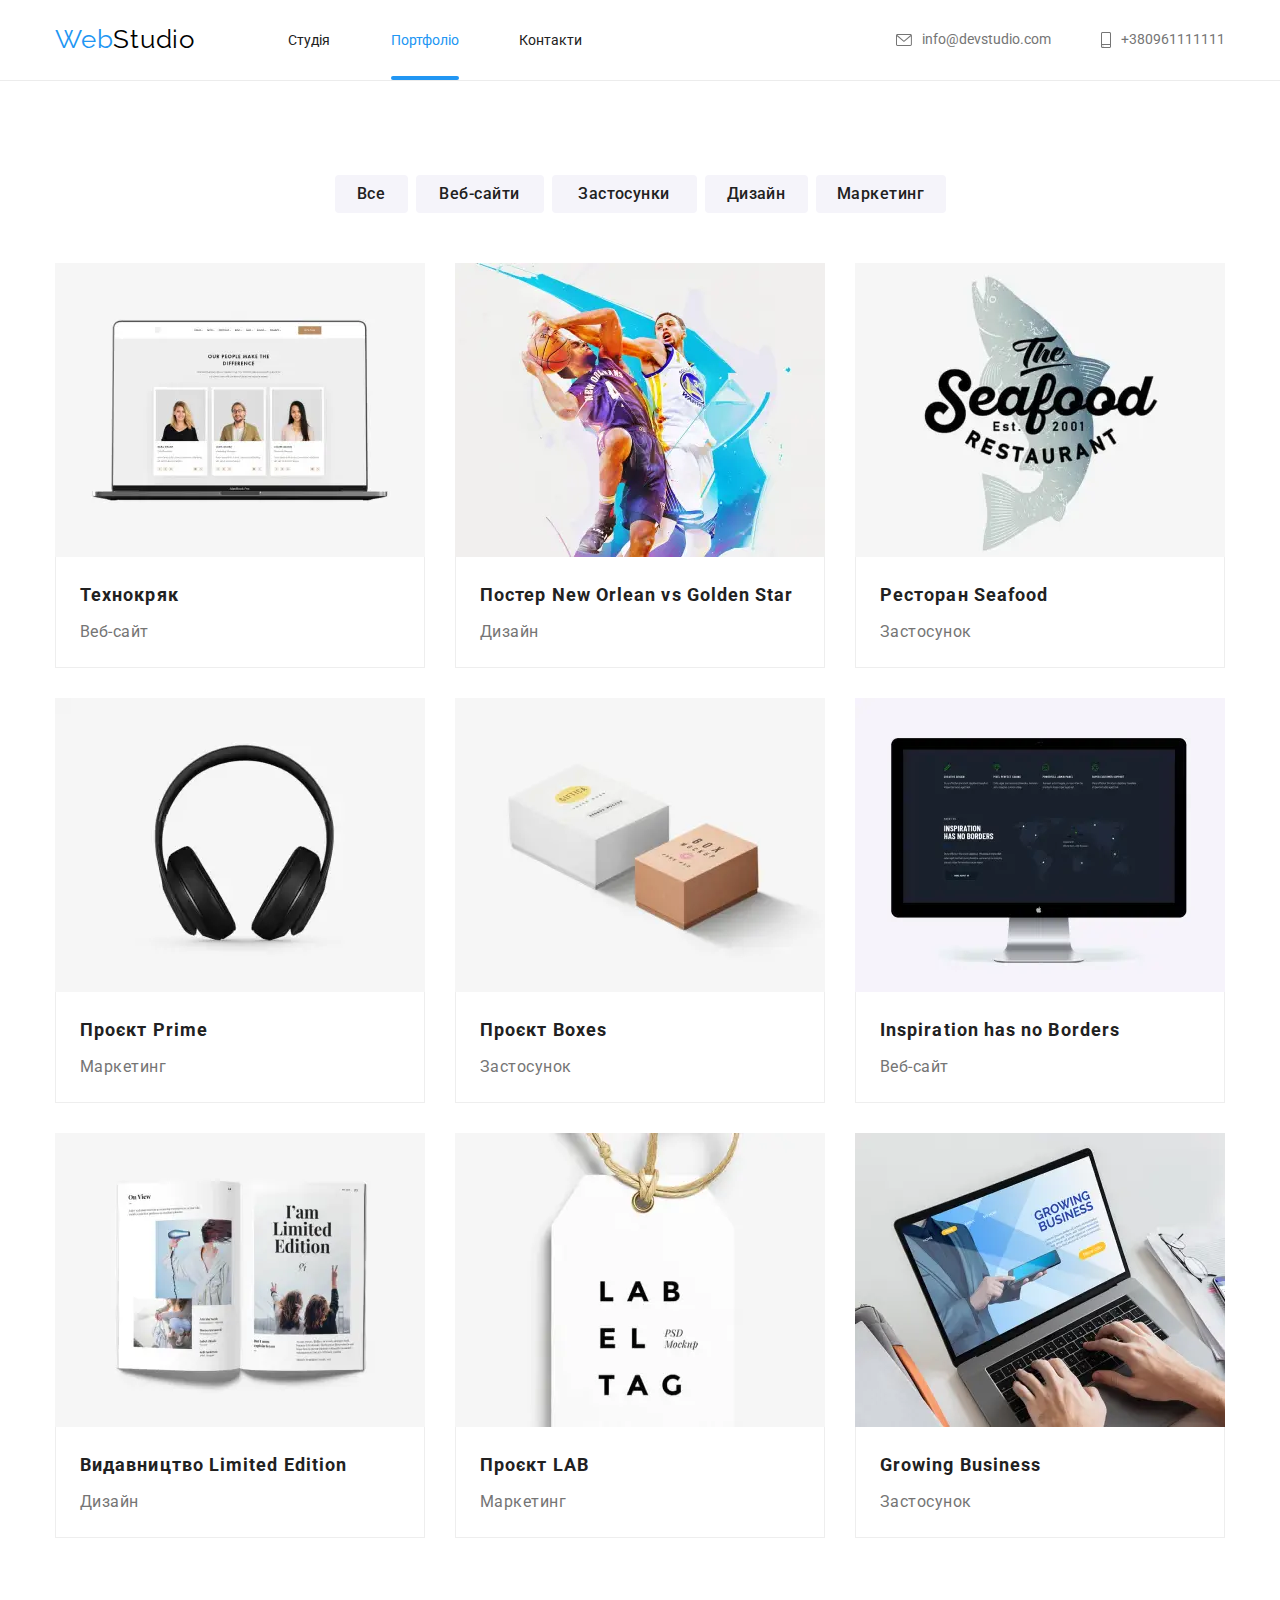
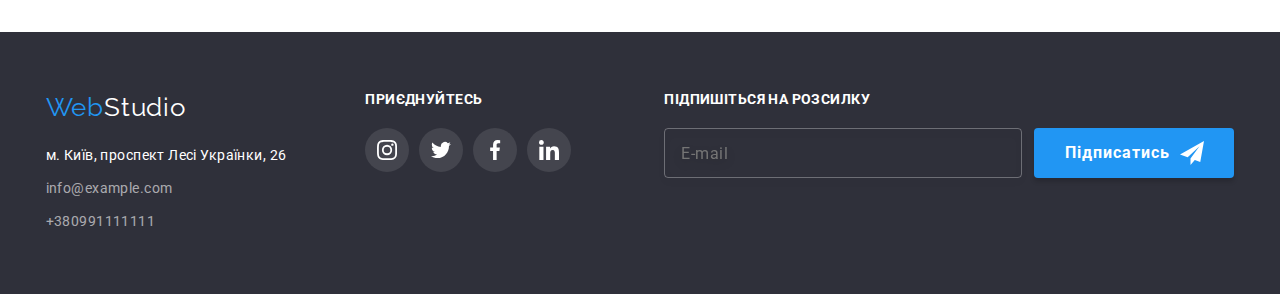
==== commit 5d455a84: "HW8" ====
--- a/portfolio.html
+++ b/portfolio.html
@@ -8,7 +8,7 @@
     <meta charset="UTF-8" />
     <meta http-equiv="X-UA-Compatible" content="IE=edge" />
     <meta name="viewport" content="width=device-width, initial-scale=1.0" />
-    <title>Портфолио</title>
+    <title>Portfolio</title>
     <link rel="stylesheet" href="./css/portfolio.min.css" />
     <link rel="preconnect" href="https://fonts.googleapis.com" />
     <link rel="preconnect" href="https://fonts.gstatic.com" crossorigin />
@@ -22,15 +22,12 @@
     />
   </head>
   <body>
-    <!-- Верхняя линия -->
     <header class="page-header">
       <div class="page-header__container container">
         <nav class="page-header__nav">
-          <!-------Logo------------->
           <a href="./index.html" class="logo page-header__logo" lang="en">
             Web<span class="logo__part-end logo__part-end--black">Studio</span>
           </a>
-          <!-- -----------Mobile-menu-button-------------- -->
           <button
             type="button"
             class="menu-btn"
@@ -43,20 +40,18 @@
               <use class="icon-menu" href="./images/icons.svg#icon-menu"></use>
             </svg>
           </button>
-
-          <!---------------Navigation-menu-mobile------------>
           <div class="mobile-menu-thumb" id="mobile_menu_thumb" data-menu>
             <ul class="site-nav-list">
               <li class="site-nav-list__item">
-                <a class="site-nav-list__link" href="index.html">Студия</a>
+                <a class="site-nav-list__link" href="index.html">Студія</a>
               </li>
               <li class="site-nav-list__item">
                 <a class="site-nav-list__link site-nav-list__link--current" href="./portfolio.html"
-                  >Портфолио</a
+                  >Портфоліо</a
                 >
               </li>
               <li class="site-nav-list__item">
-                <a class="site-nav-list__link" href="">Контакты</a>
+                <a class="site-nav-list__link" href="">Контакти</a>
               </li>
             </ul>
             <ul class="connection-list">
@@ -97,7 +92,6 @@
     <main>
       <section class="projects section">
         <div class="portfolio-container container">
-          <h1 class="visually-hidden">Наши работы</h1>
           <ul class="filter-list">
             <li class="filter-list__item">
               <button class="btn-all filter-list__button" type="button" style="min-width: 73px">
@@ -110,12 +104,12 @@
                 type="button"
                 style="min-width: 128px"
               >
-                Веб-сайты
+                Веб-сайти
               </button>
             </li>
             <li class="filter-list__item">
               <button class="btn-apps filter-list__button" type="button" style="min-width: 145px">
-                Приложения
+                Застосунки
               </button>
             </li>
             <li class="filter-list__item">
@@ -189,37 +183,13 @@
                       "
                       type="image/jpg"
                     />
-                    <!-- <source
-                      srcset="
-                        ./images/projects-tablet/project-first-tablet.webp     354w,
-                        ./images/projects-desktop/project-first-desktop.webp   370w,
-                        ./images/projects-mobile/project-first-mobile.webp     450w,
-                        ./images/projects-tablet/project-first-tablet2x.webp   708w,
-                        ./images/projects-desktop/project-first-desktop2x.webp 740w,
-                        ./images/projects-mobile/project-first-mobile2x.webp   900w
-                      "
-                      sizes="(min-width: 1200px) 33vw, (min-width: 768px) 50vw, 100vw"
-                      type="image/webp"
-                    />
-                    <source
-                      srcset="
-                        ./images/projects-tablet/project-first-tablet.jpg     354w,
-                        ./images/projects-desktop/project-first-desktop.jpg   370w,
-                        ./images/projects-mobile/project-first-mobile.jpg     450w,
-                        ./images/projects-tablet/project-first-tablet2x.jpg   708w,
-                        ./images/projects-desktop/project-first-desktop2x.jpg 740w,
-                        ./images/projects-mobile/project-first-mobile2x.jpg   900w
-                      "
-                      sizes="(min-width: 1200px) 370px, (min-width: 768px) 354px, 100vw"
-                      type="image/jpg"
-                    /> -->
                     <img src="./images/projects-tablet/project-first-tablet.jpg" alt="Технокряк" />
                   </picture>
                   <div class="project-thumb__overlay">
                     <p class="overlay__text">
-                      Ресурс предлагает комплексные предложения с разным уровнем функционала и
-                      сервисов. Все это позволит посетителю получить исчерпывающие сведения о
-                      компании или частном лице.
+                      Ресурс пропонує комплексні пропозиції з різним рівнем функціоналу та сервісів. 
+                      Все це дозволить відвідувачу отримати вичерпні відомості про компанію або 
+                      приватну особу.
                     </p>
                   </div>
                 </div>
@@ -234,30 +204,6 @@
               <a href="" class="project-card">
                 <div class="project-thumb">
                   <picture>
-                    <!-- <source
-                      srcset="
-                        ./images/projects-tablet/project-second-tablet.webp     354w,
-                        ./images/projects-desktop/project-second-desktop.webp   370w,
-                        ./images/projects-mobile/project-second-mobile.webp     450w,
-                        ./images/projects-tablet/project-second-tablet2x.webp   708w,
-                        ./images/projects-desktop/project-second-desktop2x.webp 740w,
-                        ./images/projects-mobile/project-second-mobile2x.webp   900w
-                      "
-                      sizes="(min-width: 1200px) 33vw, (min-width: 768px) 50vw, 100vw"
-                      type="image/webp"
-                    />
-                    <source
-                      srcset="
-                        ./images/projects-tablet/project-second-tablet.jpg     354w,
-                        ./images/projects-desktop/project-second-desktop.jpg   370w,
-                        ./images/projects-mobile/project-second-mobile.jpg     450w,
-                        ./images/projects-tablet/project-second-tablet2x.jpg   708w,
-                        ./images/projects-desktop/project-second-desktop2x.jpg 740w,
-                        ./images/projects-mobile/project-second-mobile2x.jpg   900w
-                      "
-                      sizes="(min-width: 1200px) 370px, (min-width: 768px) 354px, 100vw"
-                      type="image/jpg"
-                    /> -->
                     <source
                       media="screen and (min-width: 1200px)"
                       srcset="
@@ -311,12 +257,15 @@
                     <img src="./images/projects-tablet/project-second-tablet.jpg" alt="Постер" />
                   </picture>
                   <div class="project-thumb__overlay">
-                    <p class="overlay__text"></p>
+                    <p class="overlay__text">
+                      Ресурс пропонує комплексні пропозиції з різним рівнем функціоналу та сервісів. 
+                      Все це дозволить відвідувачу отримати вичерпні відомості про компанію або 
+                      приватну особу.
+                    </p>
                   </div>
                 </div>
                 <div class="project-card__description">
-                  <h2 class="project-card__title">
-                    Постер <span lang="en">New Orlean vs Golden Star</span>
+                  <h2 class="project-card__title">Постер <span lang="en">New Orlean vs Golden Star</span>
                   </h2>
                   <p class="project-card__filter">Дизайн</p>
                 </div>
@@ -327,30 +276,6 @@
               <a href="" class="project-card">
                 <div class="project-thumb">
                   <picture>
-                    <!-- <source
-                      srcset="
-                        ./images/projects-tablet/project-third-tablet.webp     354w,
-                        ./images/projects-desktop/project-third-desktop.webp   370w,
-                        ./images/projects-mobile/project-third-mobile.webp     450w,
-                        ./images/projects-tablet/project-third-tablet2x.webp   708w,
-                        ./images/projects-desktop/project-third-desktop2x.webp 740w,
-                        ./images/projects-mobile/project-third-mobile2x.webp   900w
-                      "
-                      sizes="(min-width: 1200px) 33vw, (min-width: 768px) 50vw, 100vw"
-                      type="image/webp"
-                    />
-                    <source
-                      srcset="
-                        ./images/projects-tablet/project-third-tablet.jpg     354w,
-                        ./images/projects-desktop/project-third-desktop.jpg   370w,
-                        ./images/projects-mobile/project-third-mobile.jpg     450w,
-                        ./images/projects-tablet/project-third-tablet2x.jpg   708w,
-                        ./images/projects-desktop/project-third-desktop2x.jpg 740w,
-                        ./images/projects-mobile/project-third-mobile2x.jpg   900w
-                      "
-                      sizes="(min-width: 1200px) 370px, (min-width: 768px) 354px, 100vw"
-                      type="image/jpg"
-                    /> -->
                     <source
                       media="screen and (min-width: 1200px)"
                       srcset="
@@ -407,12 +332,16 @@
                     />
                   </picture>
                   <div class="project-thumb__overlay">
-                    <p class="overlay__text"></p>
+                    <p class="overlay__text">
+                      Ресурс пропонує комплексні пропозиції з різним рівнем функціоналу та сервісів. 
+                      Все це дозволить відвідувачу отримати вичерпні відомості про компанію або 
+                      приватну особу.
+                    </p>
                   </div>
                 </div>
                 <div class="project-card__description">
                   <h2 class="project-card__title">Ресторан <span lang="en">Seafood</span></h2>
-                  <p class="project-card__filter">Приложение</p>
+                  <p class="project-card__filter">Застосунок</p>
                 </div>
               </a>
             </li>
@@ -421,30 +350,6 @@
               <a href="" class="project-card">
                 <div class="project-thumb">
                   <picture>
-                    <!-- <source
-                      srcset="
-                        ./images/projects-tablet/project-fourth-tablet.webp     354w,
-                        ./images/projects-desktop/project-fourth-desktop.webp   370w,
-                        ./images/projects-mobile/project-fourth-mobile.webp     450w,
-                        ./images/projects-tablet/project-fourth-tablet2x.webp   708w,
-                        ./images/projects-desktop/project-fourth-desktop2x.webp 740w,
-                        ./images/projects-mobile/project-fourth-mobile2x.webp   900w
-                      "
-                      sizes="(min-width: 1200px) 33vw, (min-width: 768px) 50vw, 100vw"
-                      type="image/webp"
-                    />
-                    <source
-                      srcset="
-                        ./images/projects-tablet/project-fourth-tablet.jpg     354w,
-                        ./images/projects-desktop/project-fourth-desktop.jpg   370w,
-                        ./images/projects-mobile/project-fourth-mobile.jpg     450w,
-                        ./images/projects-tablet/project-fourth-tablet2x.jpg   708w,
-                        ./images/projects-desktop/project-fourth-desktop2x.jpg 740w,
-                        ./images/projects-mobile/project-fourth-mobile2x.jpg   900w
-                      "
-                      sizes="(min-width: 1200px) 370px, (min-width: 768px) 354px, 100vw"
-                      type="image/jpg"
-                    /> -->
                     <source
                       media="screen and (min-width: 1200px)"
                       srcset="
@@ -501,11 +406,15 @@
                     />
                   </picture>
                   <div class="project-thumb__overlay">
-                    <p class="overlay__text"></p>
+                    <p class="overlay__text">
+                      Ресурс пропонує комплексні пропозиції з різним рівнем функціоналу та сервісів. 
+                      Все це дозволить відвідувачу отримати вичерпні відомості про компанію або 
+                      приватну особу.
+                    </p>
                   </div>
                 </div>
                 <div class="project-card__description">
-                  <h2 class="project-card__title">Проект <span lang="en">Prime</span></h2>
+                  <h2 class="project-card__title">Проєкт <span lang="en">Prime</span></h2>
                   <p class="project-card__filter">Маркетинг</p>
                 </div>
               </a>
@@ -515,30 +424,6 @@
               <a href="" class="project-card">
                 <div class="project-thumb">
                   <picture>
-                    <!-- <source
-                      srcset="
-                        ./images/projects-tablet/project-fifth-tablet.webp     354w,
-                        ./images/projects-desktop/project-fifth-desktop.webp   370w,
-                        ./images/projects-mobile/project-fifth-mobile.webp     450w,
-                        ./images/projects-tablet/project-fifth-tablet2x.webp   708w,
-                        ./images/projects-desktop/project-fifth-desktop2x.webp 740w,
-                        ./images/projects-mobile/project-fifth-mobile2x.webp   900w
-                      "
-                      sizes="(min-width: 1200px) 33vw, (min-width: 768px) 50vw, 100vw"
-                      type="image/webp"
-                    />
-                    <source
-                      srcset="
-                        ./images/projects-tablet/project-fifth-tablet.jpg     354w,
-                        ./images/projects-desktop/project-fifth-desktop.jpg   370w,
-                        ./images/projects-mobile/project-fifth-mobile.jpg     450w,
-                        ./images/projects-tablet/project-fifth-tablet2x.jpg   708w,
-                        ./images/projects-desktop/project-fifth-desktop2x.jpg 740w,
-                        ./images/projects-mobile/project-fifth-mobile2x.jpg   900w
-                      "
-                      sizes="(min-width: 1200px) 370px, (min-width: 768px) 354px, 100vw"
-                      type="image/jpg"
-                    /> -->
                     <source
                       media="screen and (min-width: 1200px)"
                       srcset="
@@ -595,12 +480,16 @@
                     />
                   </picture>
                   <div class="project-thumb__overlay">
-                    <p class="overlay__text"></p>
+                    <p class="overlay__text">
+                      Ресурс пропонує комплексні пропозиції з різним рівнем функціоналу та сервісів. 
+                      Все це дозволить відвідувачу отримати вичерпні відомості про компанію або 
+                      приватну особу.
+                    </p>
                   </div>
                 </div>
                 <div class="project-card__description">
-                  <h2 class="project-card__title">Проект <span lang="en">Boxes</span></h2>
-                  <p class="project-card__filter">Приложение</p>
+                  <h2 class="project-card__title">Проєкт <span lang="en">Boxes</span></h2>
+                  <p class="project-card__filter">Застосунок</p>
                 </div>
               </a>
             </li>
@@ -609,30 +498,6 @@
               <a href="" class="project-card">
                 <div class="project-thumb">
                   <picture>
-                    <!-- <source
-                      srcset="
-                        ./images/projects-tablet/project-sixth-tablet.webp     354w,
-                        ./images/projects-desktop/project-sixth-desktop.webp   370w,
-                        ./images/projects-mobile/project-sixth-mobile.webp     450w,
-                        ./images/projects-tablet/project-sixth-tablet2x.webp   708w,
-                        ./images/projects-desktop/project-sixth-desktop2x.webp 740w,
-                        ./images/projects-mobile/project-sixth-mobile2x.webp   900w
-                      "
-                      sizes="(min-width: 1200px) 33vw, (min-width: 768px) 50vw, 100vw"
-                      type="image/webp"
-                    />
-                    <source
-                      srcset="
-                        ./images/projects-tablet/project-sixth-tablet.jpg     354w,
-                        ./images/projects-desktop/project-sixth-desktop.jpg   370w,
-                        ./images/projects-mobile/project-sixth-mobile.jpg     450w,
-                        ./images/projects-tablet/project-sixth-tablet2x.jpg   708w,
-                        ./images/projects-desktop/project-sixth-desktop2x.jpg 740w,
-                        ./images/projects-mobile/project-sixth-mobile2x.jpg   900w
-                      "
-                      sizes="(min-width: 1200px) 370px, (min-width: 768px) 354px, 100vw"
-                      type="image/jpg"
-                    /> -->
                     <source
                       media="screen and (min-width: 1200px)"
                       srcset="
@@ -689,7 +554,11 @@
                     />
                   </picture>
                   <div class="project-thumb__overlay">
-                    <p class="overlay__text"></p>
+                    <p class="overlay__text">
+                      Ресурс пропонує комплексні пропозиції з різним рівнем функціоналу та сервісів. 
+                      Все це дозволить відвідувачу отримати вичерпні відомості про компанію або 
+                      приватну особу.
+                    </p>
                   </div>
                 </div>
                 <div class="project-card__description">
@@ -702,30 +571,6 @@
               <a href="" class="project-card">
                 <div class="project-thumb">
                   <picture>
-                    <!-- <source
-                      srcset="
-                        ./images/projects-tablet/project-seventh-tablet.webp     354w,
-                        ./images/projects-desktop/project-seventh-desktop.webp   370w,
-                        ./images/projects-mobile/project-seventh-mobile.webp     450w,
-                        ./images/projects-tablet/project-seventh-tablet2x.webp   708w,
-                        ./images/projects-desktop/project-seventh-desktop2x.webp 740w,
-                        ./images/projects-mobile/project-seventh-mobile2x.webp   900w
-                      "
-                      sizes="(min-width: 1200px) 33vw, (min-width: 768px) 50vw, 100vw"
-                      type="image/webp"
-                    />
-                    <source
-                      srcset="
-                        ./images/projects-tablet/project-seventh-tablet.jpg     354w,
-                        ./images/projects-desktop/project-seventh-desktop.jpg   370w,
-                        ./images/projects-mobile/project-seventh-mobile.jpg     450w,
-                        ./images/projects-tablet/project-seventh-tablet2x.jpg   708w,
-                        ./images/projects-desktop/project-seventh-desktop2x.jpg 740w,
-                        ./images/projects-mobile/project-seventh-mobile2x.jpg   900w
-                      "
-                      sizes="(min-width: 1200px) 370px, (min-width: 768px) 354px, 100vw"
-                      type="image/jpg"
-                    /> -->
                     <source
                       media="screen and (min-width: 1200px)"
                       srcset="
@@ -782,13 +627,17 @@
                     />
                   </picture>
                   <div class="project-thumb__overlay">
-                    <p class="overlay__text"></p>
+                    <p class="overlay__text">
+                      Ресурс пропонує комплексні пропозиції з різним рівнем функціоналу та сервісів. 
+                      Все це дозволить відвідувачу отримати вичерпні відомості про компанію або 
+                      приватну особу.
+                    </p>
                   </div>
                 </div>
 
                 <div class="project-card__description">
                   <h2 class="project-card__title">
-                    Издание <span lang="en">Limited Edition</span>
+                    Видавництво <span lang="en">Limited Edition</span>
                   </h2>
                   <p class="project-card__filter">Дизайн</p>
                 </div>
@@ -798,29 +647,6 @@
               <a href="" class="project-card">
                 <div class="project-thumb">
                   <picture>
-                    <!-- <source
-                      srcset="
-                        ./images/projects-tablet/project-eighth-tablet.webp     354w,
-                        ./images/projects-desktop/project-eighth-desktop.webp   370w,
-                        ./images/projects-mobile/project-eighth-mobile.webp     450w,
-                        ./images/projects-tablet/project-eighth-tablet2x.webp   708w,
-                        ./images/projects-desktop/project-eighth-desktop2x.webp 740w,
-                        ./images/projects-mobile/project-eighth-mobile2x.webp   900w
-                      "
-                      sizes="(min-width: 1200px) 33vw, (min-width: 768px) 50vw, 100vw"
-                      type="image/webp"
-                    />
-                    <source
-                      srcset="
-                        ./images/projects-tablet/project-eighth-tablet.jpg     354w,
-                        ./images/projects-desktop/project-eighth-desktop.jpg   370w,
-                        ./images/projects-mobile/project-eighth-mobile.jpg     450w,
-                        ./images/projects-tablet/project-eighth-tablet2x.jpg   708w,
-                        ./images/projects-desktop/project-eighth-desktop2x.jpg 740w,
-                        ./images/projects-mobile/project-eighth-mobile2x.jpg   900w
-                      "
-                      sizes="(min-width: 1200px) 370px, (min-width: 768px) 354px, 100vw"
-                    /> -->
                     <source
                       media="screen and (min-width: 1200px)"
                       srcset="
@@ -877,12 +703,16 @@
                     />
                   </picture>
                   <div class="project-thumb__overlay">
-                    <p class="overlay__text"></p>
+                    <p class="overlay__text">
+                      Ресурс пропонує комплексні пропозиції з різним рівнем функціоналу та сервісів. 
+                      Все це дозволить відвідувачу отримати вичерпні відомості про компанію або 
+                      приватну особу.
+                    </p>
                   </div>
                 </div>
 
                 <div class="project-card__description">
-                  <h2 class="project-card__title">Проект <span lang="en">LAB</span></h2>
+                  <h2 class="project-card__title">Проєкт <span lang="en">LAB</span></h2>
                   <p class="project-card__filter">Маркетинг</p>
                 </div>
               </a>
@@ -891,30 +721,6 @@
               <a href="" class="project-card">
                 <div class="project-thumb">
                   <picture>
-                    <!-- <source
-                      srcset="
-                        ./images/projects-tablet/project-ninth-tablet.webp     354w,
-                        ./images/projects-desktop/project-ninth-desktop.webp   370w,
-                        ./images/projects-mobile/project-ninth-mobile.webp     450w,
-                        ./images/projects-tablet/project-ninth-tablet2x.webp   708w,
-                        ./images/projects-desktop/project-ninth-desktop2x.webp 740w,
-                        ./images/projects-mobile/project-ninth-mobile2x.webp   900w
-                      "
-                      sizes="(min-width: 1200px) 33vw, (min-width: 768px) 50vw, 100vw"
-                      type="image/webp"
-                    />
-                    <source
-                      srcset="
-                        ./images/projects-tablet/project-ninth-tablet.jpg     354w,
-                        ./images/projects-desktop/project-ninth-desktop.jpg   370w,
-                        ./images/projects-mobile/project-ninth-mobile.jpg     450w,
-                        ./images/projects-tablet/project-ninth-tablet2x.jpg   708w,
-                        ./images/projects-desktop/project-ninth-desktop2x.jpg 740w,
-                        ./images/projects-mobile/project-ninth-mobile2x.jpg   900w
-                      "
-                      sizes="(min-width: 1200px) 370px, (min-width: 768px) 354px, 100vw"
-                      type="image/jpg"
-                    /> -->
                     <source
                       media="screen and (min-width: 1200px)"
                       srcset="
@@ -971,13 +777,17 @@
                     />
                   </picture>
                   <div class="project-thumb__overlay">
-                    <p class="overlay__text"></p>
+                    <p class="overlay__text">
+                      Ресурс пропонує комплексні пропозиції з різним рівнем функціоналу та сервісів. 
+                      Все це дозволить відвідувачу отримати вичерпні відомості про компанію або 
+                      приватну особу.
+                    </p>
                   </div>
                 </div>
 
                 <div class="project-card__description">
                   <h2 class="project-card__title" lang="en">Growing Business</h2>
-                  <p class="project-card__filter">Приложение</p>
+                  <p class="project-card__filter">Застосунок</p>
                 </div>
               </a>
             </li>
@@ -986,25 +796,21 @@
       </section>
     </main>
 
-    <!-- Подвал -->
     <footer class="footer">
       <div class="footer-container container">
         <div class="footer__contacts">
-          <!--Logo-->
           <a href="./index.html" class="logo" lang="en">
             Web<span class="logo__part-end logo__part-end--white">Studio</span>
           </a>
-          <!-- Contact address -->
           <address class="footer__address">
-            <p class="map-address">г. Киев, пр-т Леси Украинки, 26</p>
+            <p class="map-address">м. Київ, проспект Лесі Українки, 26</p>
             <a class="contact-link" href="mailto:info@example.com">info@example.com</a>
             <a class="contact-link" href="tel:+380991111111">+380991111111</a>
           </address>
         </div>
 
-        <!-- ПРИСОЕДИНЯЙТЕСЬ  -->
         <div class="footer__join">
-          <p class="footer__subtitle">Присоединяйтесь</p>
+          <p class="footer__subtitle">Приєднуйтесь</p>
           <ul class="soc-list">
             <li class="soc-list__item">
               <a
@@ -1060,10 +866,8 @@
             </li>
           </ul>
         </div>
-
-        <!-- ПОДПИШИТЕСЬ НА РАССЫЛКУ -->
         <form сlass="subscribe">
-          <p class="footer__subtitle">Подпишитесь на рассылку</p>
+          <p class="footer__subtitle">Підпишіться на розсилку</p>
           <label class="subscribe__label">
             <input
               type="email"
@@ -1073,7 +877,7 @@
               required=""
             />
             <button class="btn" type="submit">
-              Подписаться
+              Підписатись
               <svg class="send-icon" width="24px" height="24px">
                 <use href="./images/icons.svg#icon-send"></use>
               </svg>
